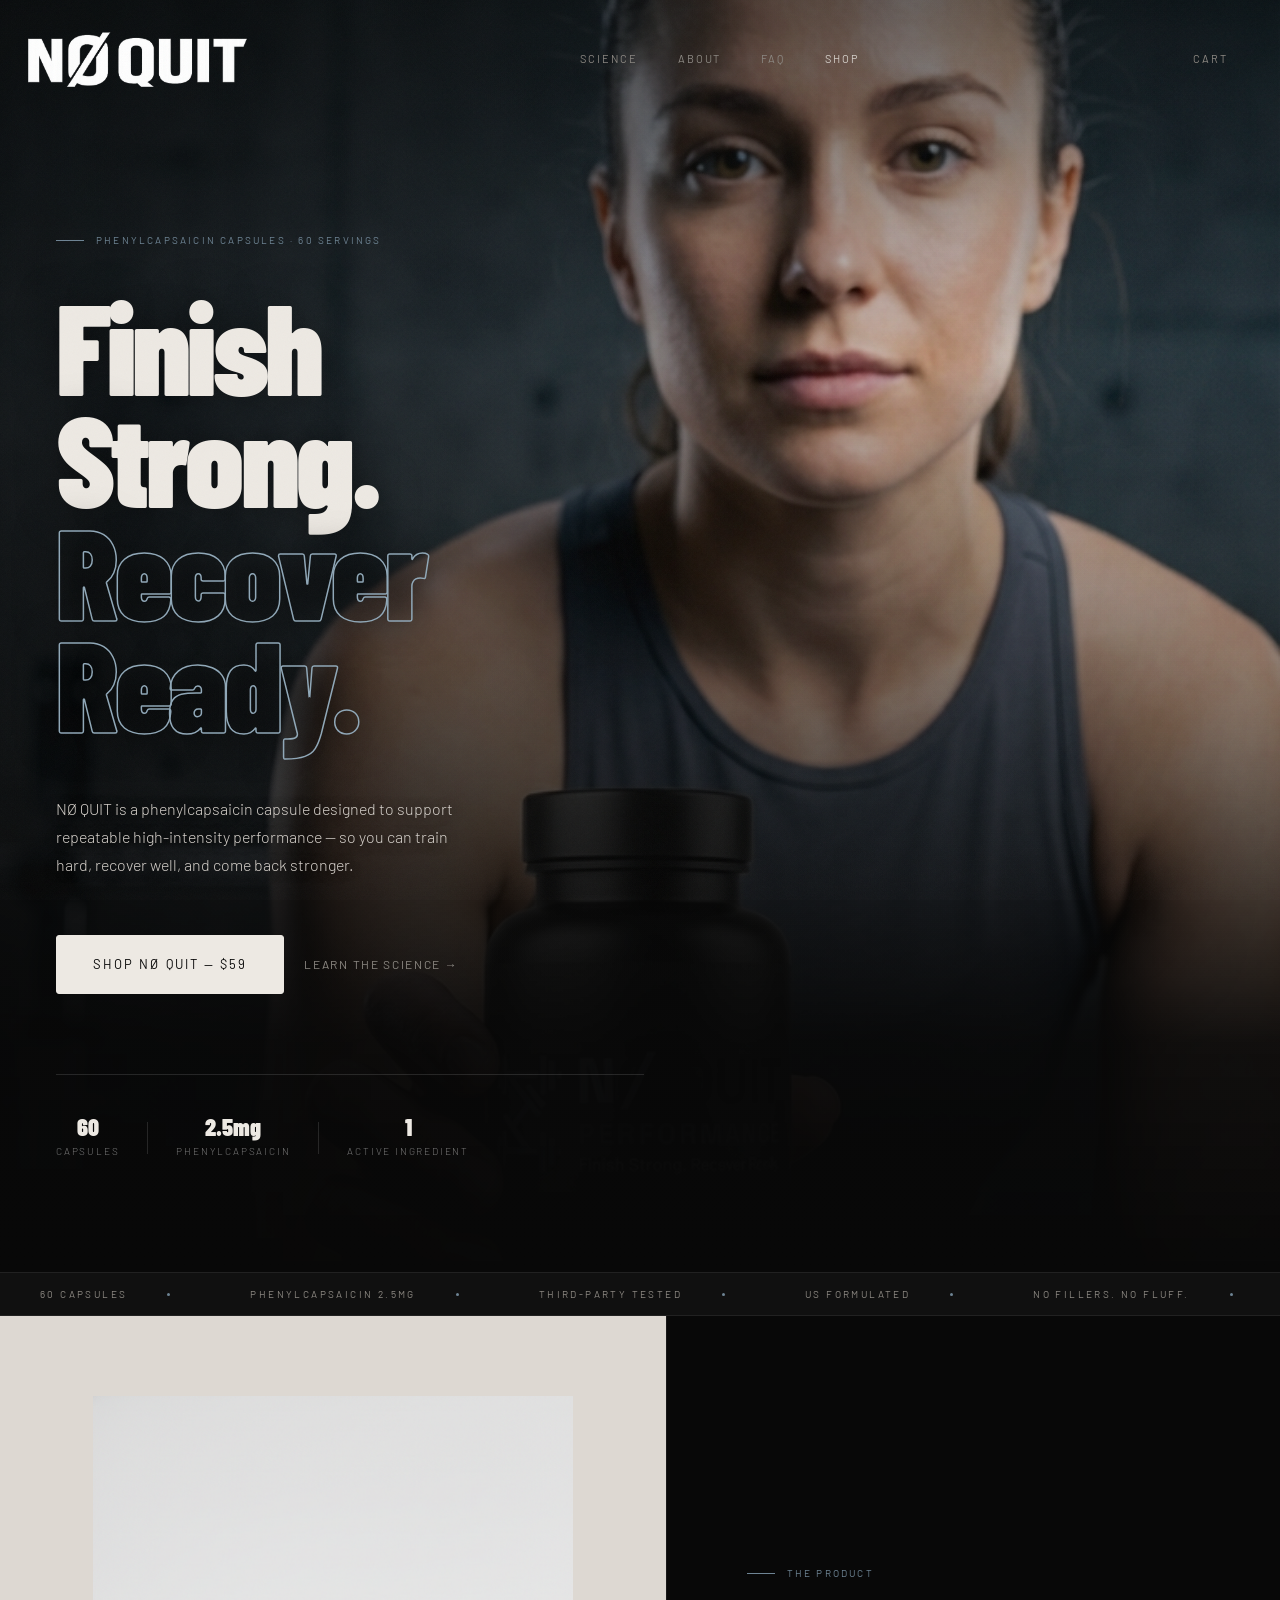
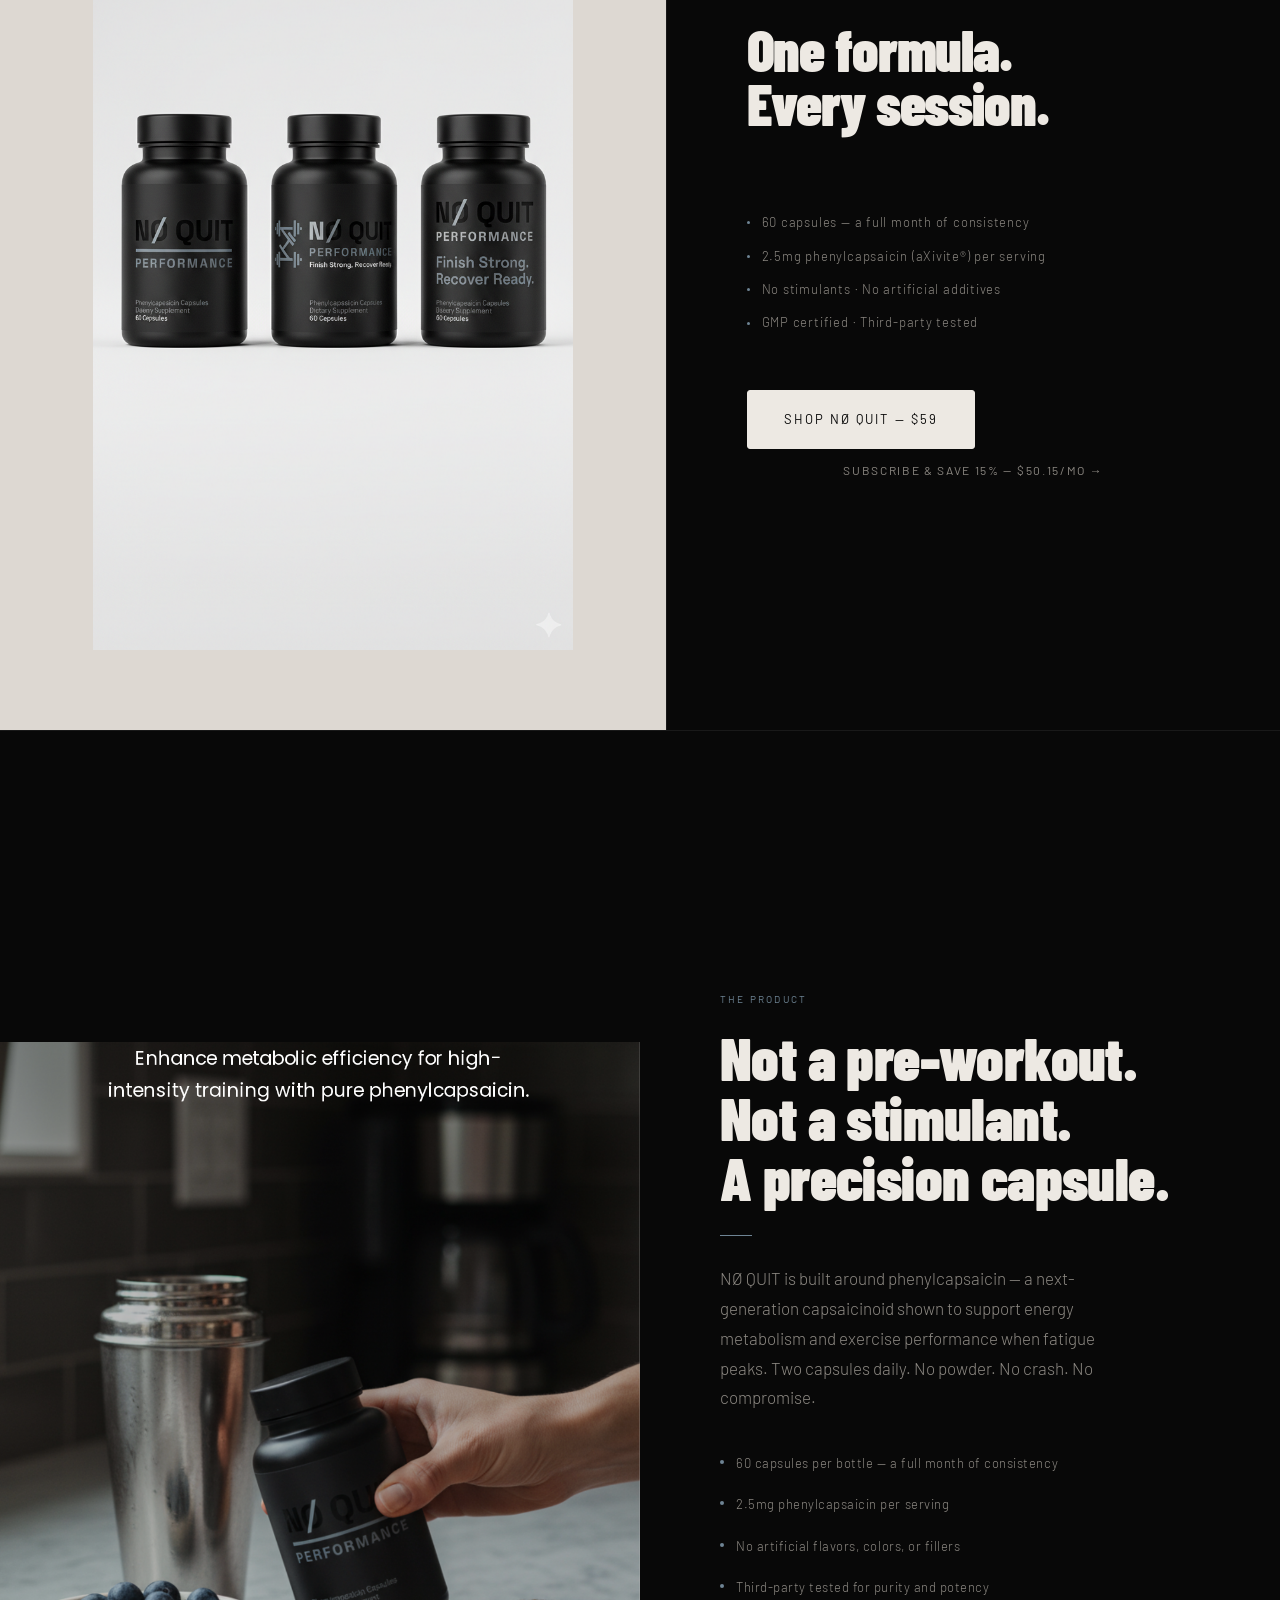
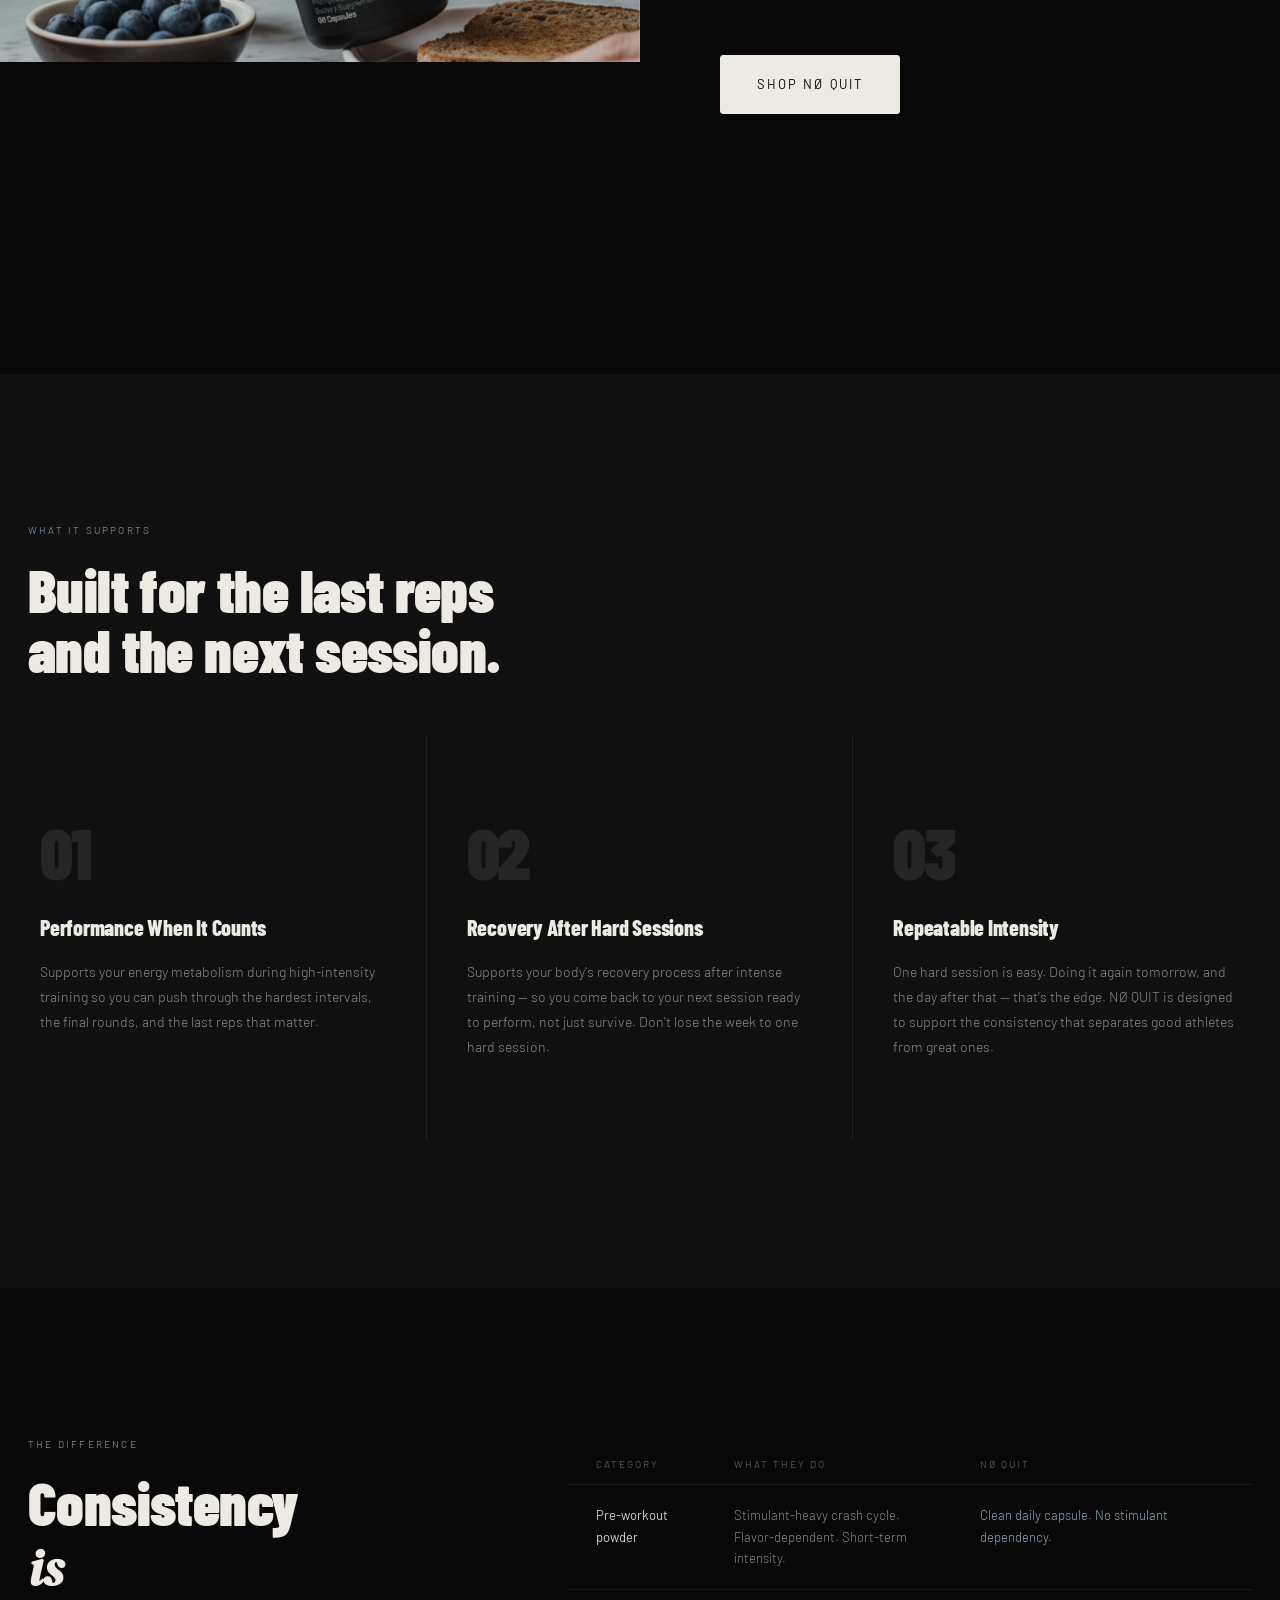
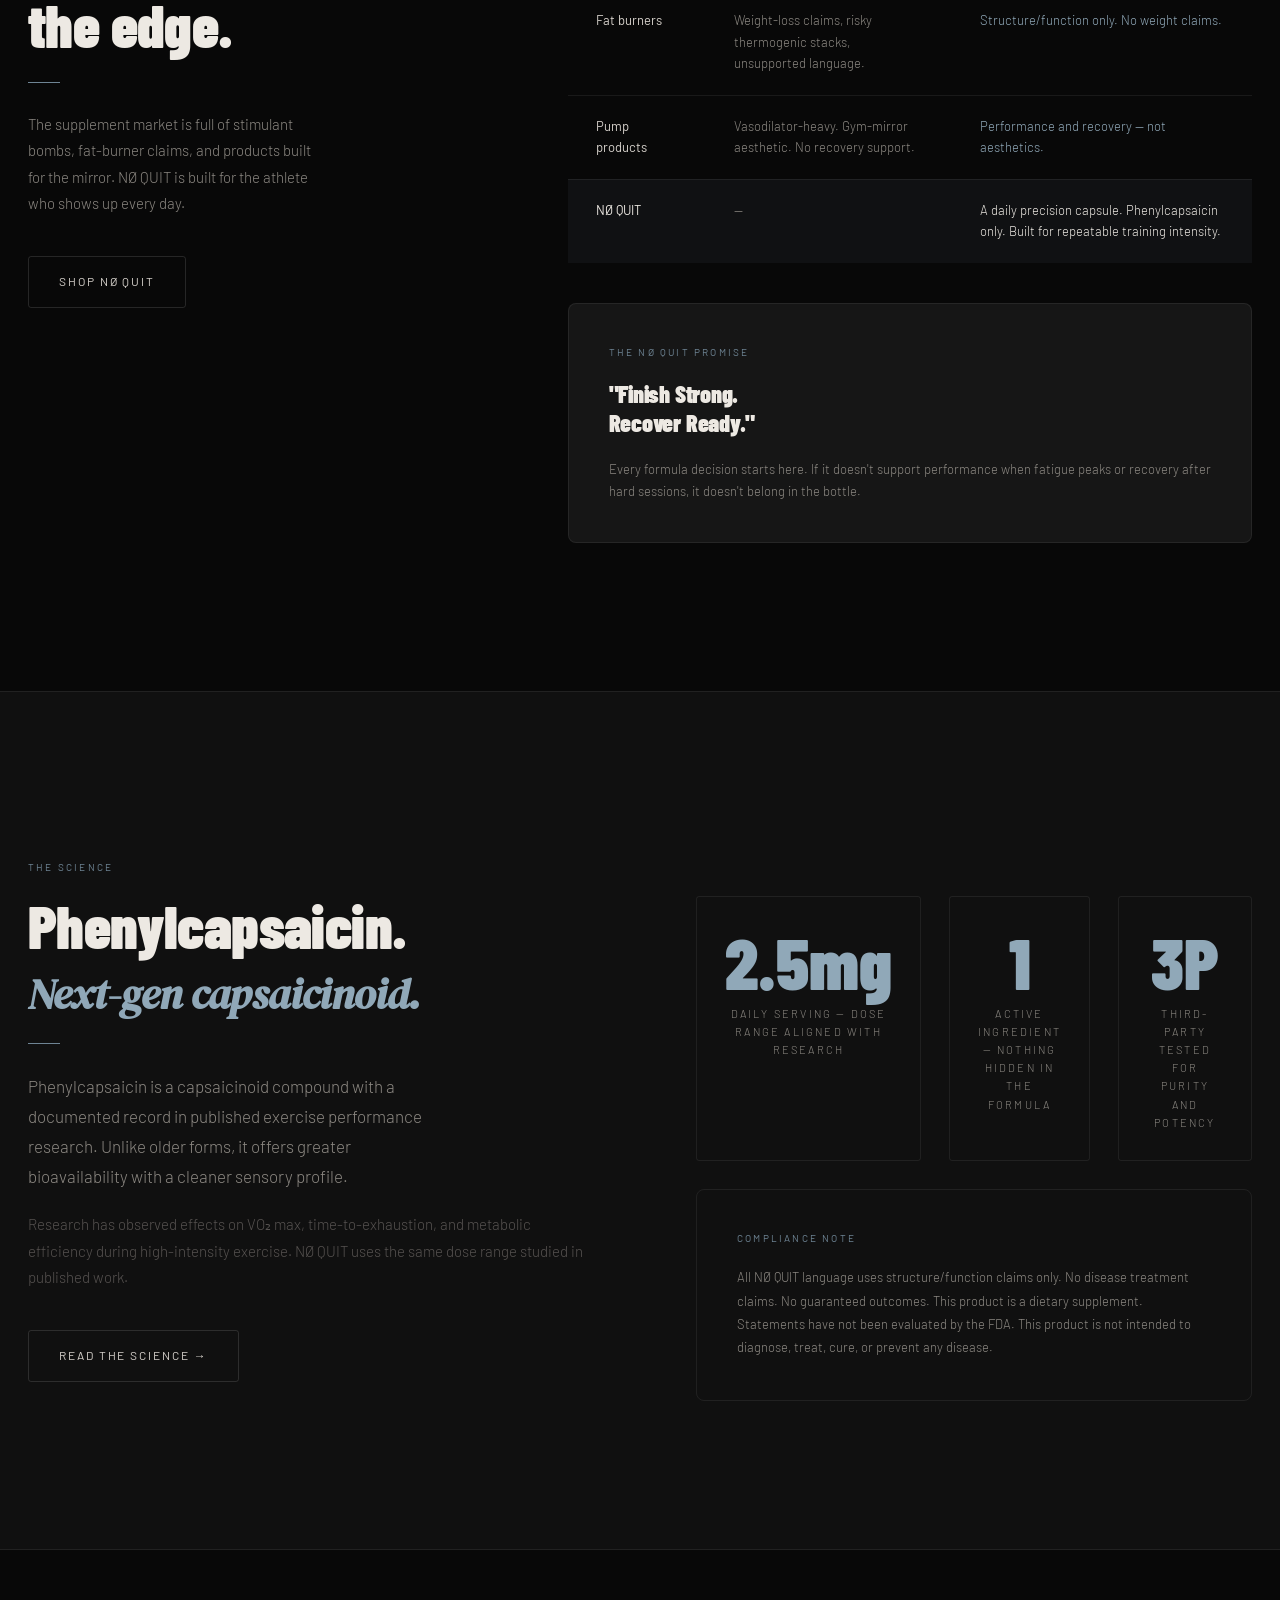
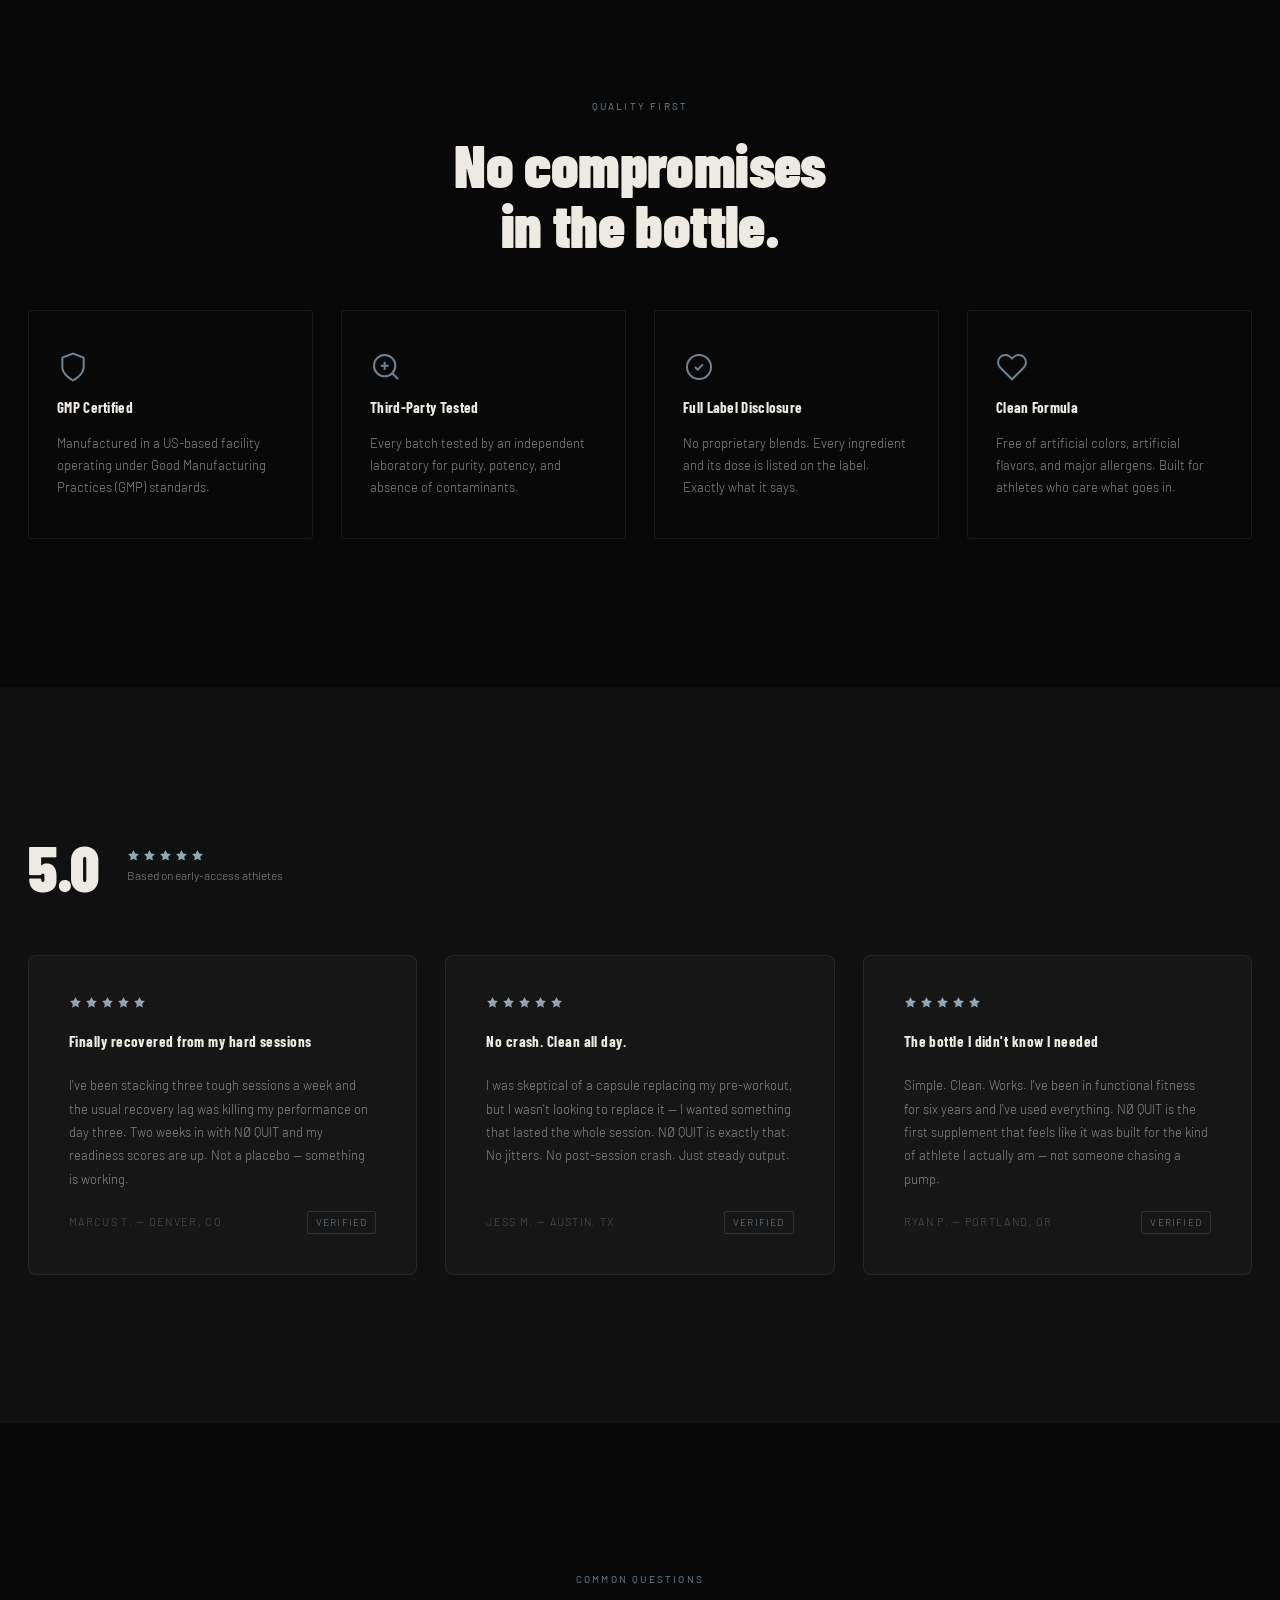
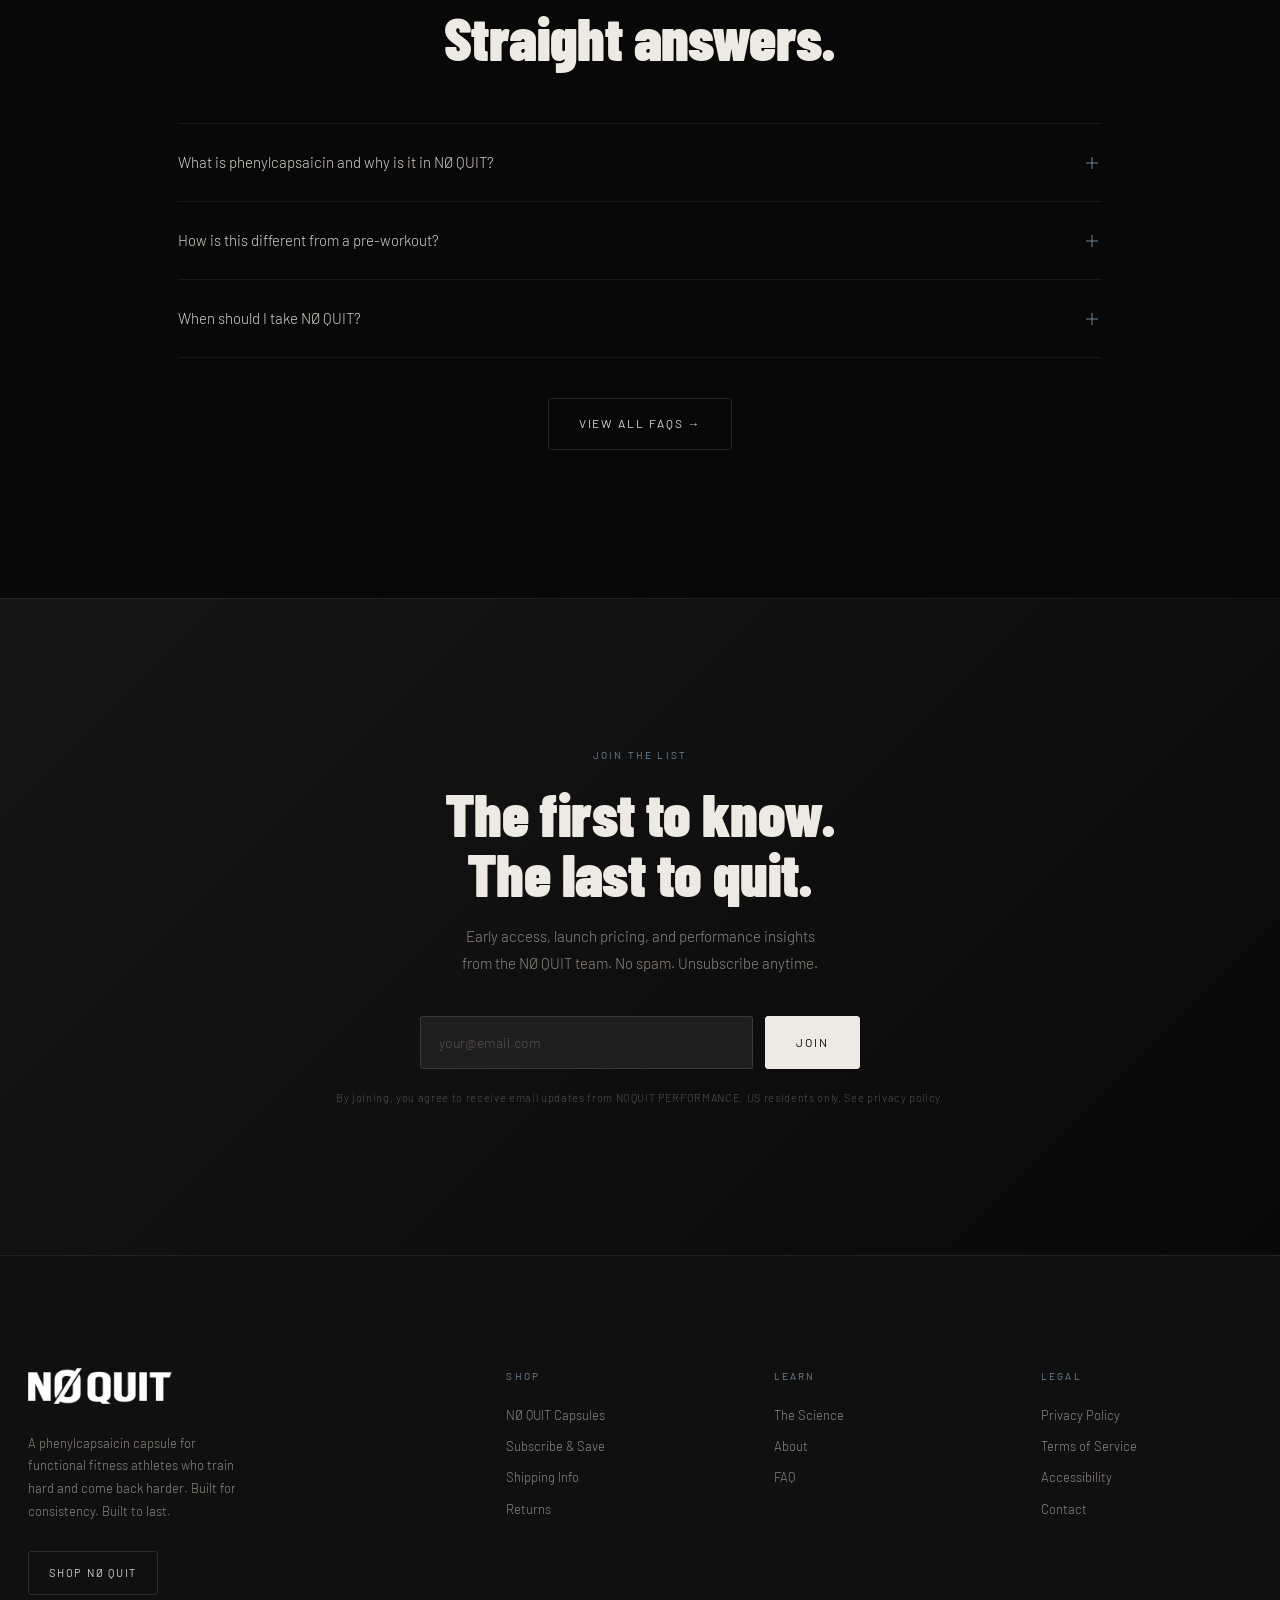
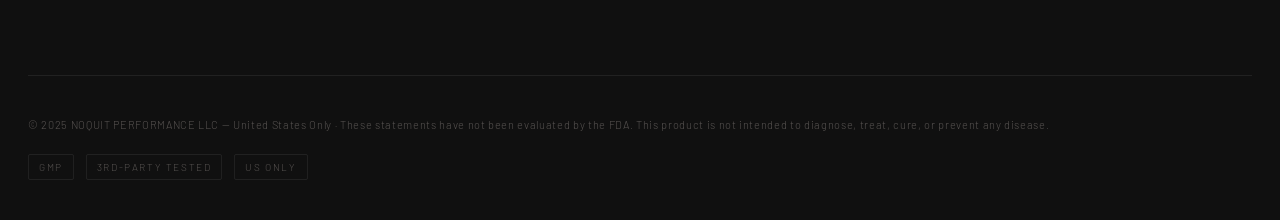
==== index.html @ c0a343a8 "Initial static prototype — NØ QUIT Performance storefront 5-page premium storefront prototype: Homep" ====
<!DOCTYPE html>
<html lang="en">
<head>
  <meta charset="UTF-8">
  <meta name="viewport" content="width=device-width, initial-scale=1.0">
  <title>NØ QUIT Performance — Finish Strong. Recover Ready.</title>
  <meta name="description" content="NØ QUIT is a phenylcapsaicin capsule designed to support repeatable high-intensity performance and recovery after hard training. 60 capsules. No powder. No crash.">
  <meta name="robots" content="index, follow">
  <!-- Open Graph -->
  <meta property="og:title" content="NØ QUIT Performance — Finish Strong. Recover Ready.">
  <meta property="og:description" content="A phenylcapsaicin capsule for athletes who train hard and come back harder.">
  <meta property="og:type" content="website">
  <link rel="stylesheet" href="styles.css?v=7">
  <style>
    /* ── PAGE-SPECIFIC ─────────────────────────────────── */

    /* HERO — full-bleed background */
    .hero {
      position: relative;
      min-height: 100vh;
      display: flex;
      align-items: flex-end;
      overflow: hidden;
      background-image: url('images/first%20page%20image.png');
      background-size: cover;
      background-position: center top;
    }
    .hero::before {
      content: '';
      position: absolute;
      inset: 0;
      z-index: 1;
      background: linear-gradient(
        to bottom,
        rgba(8,8,8,0.55) 0%,
        rgba(8,8,8,0.05) 28%,
        rgba(8,8,8,0.45) 55%,
        rgba(8,8,8,0.96) 82%,
        rgba(8,8,8,1)    100%
      );
    }
    .hero::after {
      content: '';
      position: absolute;
      inset: 0;
      z-index: 1;
      background: linear-gradient(
        to right,
        rgba(8,8,8,0.7) 0%,
        rgba(8,8,8,0.2) 55%,
        rgba(8,8,8,0)   100%
      );
    }
    .hero-content {
      display: flex;
      flex-direction: column;
      justify-content: flex-end;
      padding: calc(var(--header-h) + var(--sp-8)) var(--sp-6) var(--sp-8);
      position: relative;
      z-index: 2;
      width: 100%;
      max-width: 700px;
    }
    .hero-eyebrow {
      display: flex;
      align-items: center;
      gap: var(--sp-2);
      margin-bottom: var(--sp-5);
    }
    .hero-eyebrow-line {
      width: 28px;
      height: 1px;
      background-color: var(--c-steel);
    }
    .hero-headline {
      font-family: var(--font-display);
      font-weight: 900;
      font-size: clamp(64px, 10vw, 144px);
      line-height: 0.88;
      letter-spacing: -0.03em;
      color: var(--c-white);
      margin-bottom: var(--sp-6);
      text-shadow: 0 2px 40px rgba(0,0,0,0.5);
    }
    .hero-headline span {
      display: block;
    }
    .hero-headline .hl-2 {
      color: transparent;
      -webkit-text-stroke: 1.5px var(--c-steel-light);
    }
    .hero-sub {
      font-size: 16px;
      line-height: 1.75;
      font-weight: 300;
      color: var(--c-chalk);
      max-width: 400px;
      margin-bottom: var(--sp-6);
      text-shadow: 0 1px 12px rgba(0,0,0,0.6);
    }
    .hero-ctas {
      display: flex;
      gap: var(--sp-3);
      align-items: center;
      flex-wrap: wrap;
    }
    .hero-product-count {
      margin-top: var(--sp-7);
      display: flex;
      align-items: center;
      gap: var(--sp-4);
      padding-top: var(--sp-5);
      border-top: 1px solid rgba(255,255,255,0.12);
    }
    .hero-stat { text-align: center; }
    .hero-stat-num {
      font-family: var(--font-display);
      font-weight: 900;
      font-size: 24px;
      color: var(--c-white);
      line-height: 1;
    }
    .hero-stat-lbl {
      font-size: 10px;
      letter-spacing: 0.18em;
      text-transform: uppercase;
      color: rgba(255,255,255,0.45);
      margin-top: 4px;
    }
    .hero-stat-sep {
      width: 1px;
      height: 32px;
      background-color: rgba(255,255,255,0.12);
    }

    /* POMELLI SHOWCASE */
    .pomelli-section {
      display: grid;
      grid-template-columns: 52% 48%;
      min-height: 560px;
      border-bottom: 1px solid var(--c-border);
    }
    .pomelli-img-col {
      background-color: #DDD8D2;
      display: flex;
      align-items: center;
      justify-content: center;
      overflow: hidden;
      padding: var(--sp-7) var(--sp-6);
    }
    .pomelli-img-col img {
      width: 100%;
      max-width: 480px;
      object-fit: contain;
      display: block;
    }
    .pomelli-text-col {
      background-color: var(--c-black);
      display: flex;
      flex-direction: column;
      justify-content: center;
      padding: var(--sp-8) var(--sp-7);
      border-left: 1px solid var(--c-border);
    }
    .pomelli-eyebrow {
      display: flex;
      align-items: center;
      gap: var(--sp-2);
      margin-bottom: var(--sp-5);
    }
    .pomelli-eyebrow-line {
      width: 28px; height: 1px;
      background-color: var(--c-steel);
    }
    .pomelli-headline {
      font-family: var(--font-display);
      font-weight: 900;
      font-size: clamp(36px, 4.5vw, 64px);
      line-height: 0.95;
      letter-spacing: -0.02em;
      color: var(--c-white);
      margin-bottom: var(--sp-5);
    }
    .pomelli-specs {
      display: flex;
      flex-direction: column;
      gap: var(--sp-2);
      margin-bottom: var(--sp-6);
    }
    .pomelli-spec {
      display: flex;
      align-items: center;
      gap: var(--sp-2);
      font-size: 13px;
      color: var(--c-text);
      letter-spacing: 0.06em;
    }
    .pomelli-spec-dot {
      width: 3px; height: 3px;
      border-radius: 50%;
      background-color: var(--c-steel);
      flex-shrink: 0;
    }

    /* WHAT SECTION */
    .what-grid {
      display: grid;
      grid-template-columns: 1fr 1fr;
      gap: 0;
      align-items: center;
      min-height: 620px;
    }
    .what-image {
      position: relative;
      height: 620px;
      overflow: hidden;
    }
    .what-image img {
      width: 100%;
      height: 100%;
      object-fit: cover;
      object-position: center;
      filter: grayscale(15%);
    }
    .what-content {
      padding: var(--sp-8) var(--sp-7);
    }
    .what-bullets {
      margin-top: var(--sp-5);
      display: flex;
      flex-direction: column;
      gap: var(--sp-3);
    }
    .what-bullet {
      display: flex;
      align-items: flex-start;
      gap: var(--sp-2);
      font-size: 13px;
      color: var(--c-text);
      letter-spacing: 0.04em;
    }
    .what-bullet-dot {
      width: 4px;
      height: 4px;
      border-radius: 50%;
      background-color: var(--c-steel);
      flex-shrink: 0;
      margin-top: 7px;
    }

    /* PILLARS */
    .pillars-grid {
      display: grid;
      grid-template-columns: repeat(3, 1fr);
      gap: 0;
    }
    .pillar {
      padding: var(--sp-7) var(--sp-5);
      border-right: 1px solid var(--c-border);
      position: relative;
    }
    .pillar:last-child { border-right: none; }
    .pillar-num {
      font-family: var(--font-display);
      font-weight: 900;
      font-size: 72px;
      color: var(--c-surface-4);
      line-height: 1;
      margin-bottom: var(--sp-4);
      letter-spacing: -0.03em;
    }
    .pillar h3 {
      font-family: var(--font-display);
      font-weight: 800;
      font-size: 22px;
      letter-spacing: -0.01em;
      color: var(--c-white);
      margin-bottom: var(--sp-3);
      line-height: 1.1;
    }
    .pillar p {
      font-size: 14px;
      line-height: 1.8;
      color: var(--c-text);
    }

    /* WHY DIFFERENT */
    .why-inner {
      display: grid;
      grid-template-columns: 1fr 1.6fr;
      gap: var(--sp-8);
      align-items: start;
    }
    .why-left {
      position: sticky;
      top: calc(var(--header-h) + var(--sp-5));
    }

    /* SCIENCE PREVIEW */
    .science-bg {
      background-color: var(--c-surface);
      border-top: 1px solid var(--c-border);
      border-bottom: 1px solid var(--c-border);
    }
    .science-preview-inner {
      display: grid;
      grid-template-columns: 1fr 1fr;
      gap: var(--sp-8);
      align-items: center;
    }
    .science-stats-row {
      display: grid;
      grid-template-columns: repeat(3, 1fr);
      gap: var(--sp-4);
      margin-top: var(--sp-6);
    }
    .science-stat-card {
      padding: var(--sp-4);
      border: 1px solid var(--c-border);
      border-radius: var(--r-sm);
      text-align: center;
    }

    /* TRUST */
    .trust-grid {
      display: grid;
      grid-template-columns: repeat(4, 1fr);
      gap: var(--sp-4);
    }
    .trust-card {
      display: flex;
      flex-direction: column;
      gap: var(--sp-2);
      padding: var(--sp-5) var(--sp-4);
      border: 1px solid var(--c-border);
      border-radius: var(--r-sm);
    }
    .trust-card-icon {
      width: 32px;
      height: 32px;
      color: var(--c-steel);
    }
    .trust-card-title {
      font-family: var(--font-display);
      font-weight: 700;
      font-size: 15px;
      color: var(--c-white);
      letter-spacing: 0.02em;
    }
    .trust-card-body {
      font-size: 13px;
      line-height: 1.7;
      color: var(--c-text);
    }

    /* REVIEWS */
    .reviews-grid {
      display: grid;
      grid-template-columns: repeat(3, 1fr);
      gap: var(--sp-4);
    }
    .reviews-meta {
      display: flex;
      align-items: center;
      gap: var(--sp-4);
      margin-bottom: var(--sp-6);
    }
    .reviews-overall {
      font-family: var(--font-display);
      font-weight: 900;
      font-size: 64px;
      color: var(--c-white);
      line-height: 1;
    }
    .reviews-detail p { font-size: 12px; color: var(--c-text); margin-top: 4px; }

    /* EMAIL */
    .email-section {
      background: linear-gradient(135deg, var(--c-surface-2) 0%, var(--c-black) 100%);
      border-top: 1px solid var(--c-border);
      padding: var(--sp-9) 0;
      text-align: center;
    }
    .email-section .email-form {
      margin: var(--sp-5) auto 0;
    }
    .email-disclaimer {
      font-size: 11px;
      color: var(--c-text-dim);
      margin-top: var(--sp-3);
      letter-spacing: 0.06em;
    }

    /* HERO MOBILE */
    @media (max-width: 900px) {
      .hero {
        min-height: 100svh;
        background-position: 70% top;
      }
      .hero-content {
        padding: calc(var(--header-h) + var(--sp-5)) var(--sp-4) var(--sp-7);
        max-width: 100%;
      }
      .hero-headline { font-size: clamp(52px, 13vw, 88px); }
      .pomelli-section { grid-template-columns: 1fr; }
      .pomelli-img-col { min-height: 340px; padding: var(--sp-6) var(--sp-5); order: 1; }
      .pomelli-text-col { padding: var(--sp-6) var(--sp-4); border-left: none; border-top: 1px solid var(--c-border); order: 2; }
      .what-grid { grid-template-columns: 1fr; }
      .what-image { height: 60vw; min-height: 280px; }
      .what-content { padding: var(--sp-6) var(--sp-4); }
      .pillars-grid {
        grid-template-columns: 1fr;
        border-top: 1px solid var(--c-border);
      }
      .pillar {
        border-right: none;
        border-bottom: 1px solid var(--c-border);
        padding: var(--sp-5) var(--sp-4);
      }
      .why-inner { grid-template-columns: 1fr; }
      .why-left { position: relative; top: auto; }
      .science-preview-inner { grid-template-columns: 1fr; }
      .science-stats-row { grid-template-columns: repeat(3, 1fr); }
      .trust-grid { grid-template-columns: 1fr 1fr; }
      .reviews-grid { grid-template-columns: 1fr; }
    }

    @media (max-width: 600px) {
      .trust-grid { grid-template-columns: 1fr; }
      .science-stats-row { grid-template-columns: 1fr; gap: var(--sp-2); }
      .hero-ctas { flex-direction: column; align-items: flex-start; }
      .pomelli-section { min-height: auto; }
    }
  </style>
</head>
<body>

<!-- ==========================================
     HEADER
========================================== -->
<header class="site-header" id="siteHeader">
  <div class="container header-inner">
    <a href="index.html" class="logo-mark" aria-label="NØ QUIT Performance — Home"></a>

    <nav class="main-nav" aria-label="Primary navigation">
      <a href="science.html">Science</a>
      <a href="about.html">About</a>
      <a href="faq.html">FAQ</a>
      <a href="product.html" class="nav-shop">Shop</a>
    </nav>

    <div class="header-right">
      <button class="cart-trigger" aria-label="Open cart" aria-expanded="false">
        Cart
        <span class="cart-count" id="cartCount" aria-live="polite">0</span>
      </button>
      <button class="nav-hamburger" id="navHamburger" aria-label="Open menu" aria-expanded="false">
        <span></span><span></span><span></span>
      </button>
    </div>
  </div>
</header>

<!-- ==========================================
     MOBILE NAV
========================================== -->
<nav class="mobile-nav" id="mobileNav" aria-label="Mobile navigation" aria-hidden="true">
  <a href="product.html">Shop</a>
  <a href="science.html">Science</a>
  <a href="about.html">About</a>
  <a href="faq.html">FAQ</a>
  <div class="mobile-nav-footer">
    <span class="t-label">noquitperformance.com</span>
    <button id="mobileNavClose" class="btn-ghost t-label">Close</button>
  </div>
</nav>

<!-- ==========================================
     CART DRAWER
========================================== -->
<div class="cart-backdrop" id="cartBackdrop" aria-hidden="true"></div>
<aside class="cart-drawer" id="cartDrawer" aria-label="Shopping cart" aria-hidden="true">
  <div class="cart-drawer-head">
    <h3>Your Cart</h3>
    <button class="cart-close-btn" id="cartClose" aria-label="Close cart">✕</button>
  </div>
  <div class="cart-drawer-body">
    <div class="cart-empty" id="cartEmpty">
      <div class="cart-empty-icon">
        <svg width="20" height="20" viewBox="0 0 24 24" fill="none" stroke="currentColor" stroke-width="1.5">
          <circle cx="9" cy="21" r="1"/><circle cx="20" cy="21" r="1"/>
          <path d="M1 1h4l2.68 13.39a2 2 0 0 0 2 1.61h9.72a2 2 0 0 0 2-1.61L23 6H6"/>
        </svg>
      </div>
      <p>Your cart is empty.</p>
      <a href="product.html" class="btn btn-outline">Shop NØ QUIT</a>
    </div>
    <div id="cartItemsWrap" style="display:none"></div>
  </div>
  <div class="cart-drawer-foot">
    <div class="cart-totals">
      <span class="cart-totals-label">Subtotal</span>
      <span class="cart-totals-value" id="cartTotal">$0.00</span>
    </div>
    <a href="#" class="btn btn-primary btn--full btn--lg">Checkout</a>
    <p class="cart-note">Free US shipping on orders over $65 · Secure checkout</p>
  </div>
</aside>

<!-- ==========================================
     MAIN
========================================== -->
<main>

  <!-- ── HERO ────────────────────────────────────── -->
  <section class="hero" aria-label="Hero">
    <div class="hero-content">
      <div class="hero-eyebrow" data-animate="fade">
        <div class="hero-eyebrow-line"></div>
        <span class="t-label">Phenylcapsaicin Capsules · 60 Servings</span>
      </div>

      <h1 class="hero-headline" data-animate="up">
        <span class="hl-1">Finish</span>
        <span class="hl-1">Strong.</span>
        <span class="hl-2">Recover</span>
        <span class="hl-2">Ready.</span>
      </h1>

      <p class="hero-sub" data-animate="up" data-delay="2">
        NØ QUIT is a phenylcapsaicin capsule designed to support repeatable
        high-intensity performance — so you can train hard, recover well,
        and come back stronger.
      </p>

      <div class="hero-ctas" data-animate="up" data-delay="3">
        <a href="product.html" class="btn btn-primary btn--lg">Shop NØ QUIT — $59</a>
        <a href="science.html" class="btn btn-ghost">Learn the science →</a>
      </div>

      <div class="hero-product-count" data-animate="fade" data-delay="4">
        <div class="hero-stat">
          <div class="hero-stat-num">60</div>
          <div class="hero-stat-lbl">Capsules</div>
        </div>
        <div class="hero-stat-sep"></div>
        <div class="hero-stat">
          <div class="hero-stat-num">2.5mg</div>
          <div class="hero-stat-lbl">Phenylcapsaicin</div>
        </div>
        <div class="hero-stat-sep"></div>
        <div class="hero-stat">
          <div class="hero-stat-num">1</div>
          <div class="hero-stat-lbl">Active Ingredient</div>
        </div>
      </div>
    </div>
  </section>

  <!-- ── TICKER ───────────────────────────────────── -->
  <div class="ticker-wrap" aria-hidden="true">
    <div class="ticker-track">
      <!-- Duplicated for seamless loop -->
      <div class="ticker-item">60 Capsules<span class="ticker-dot"></span></div>
      <div class="ticker-item">Phenylcapsaicin 2.5mg<span class="ticker-dot"></span></div>
      <div class="ticker-item">Third-Party Tested<span class="ticker-dot"></span></div>
      <div class="ticker-item">US Formulated<span class="ticker-dot"></span></div>
      <div class="ticker-item">No Fillers. No Fluff.<span class="ticker-dot"></span></div>
      <div class="ticker-item">GMP Certified<span class="ticker-dot"></span></div>
      <div class="ticker-item">Free Shipping Over $65<span class="ticker-dot"></span></div>
      <div class="ticker-item">Finish Strong.<span class="ticker-dot"></span></div>
      <div class="ticker-item">60 Capsules<span class="ticker-dot"></span></div>
      <div class="ticker-item">Phenylcapsaicin 2.5mg<span class="ticker-dot"></span></div>
      <div class="ticker-item">Third-Party Tested<span class="ticker-dot"></span></div>
      <div class="ticker-item">US Formulated<span class="ticker-dot"></span></div>
      <div class="ticker-item">No Fillers. No Fluff.<span class="ticker-dot"></span></div>
      <div class="ticker-item">GMP Certified<span class="ticker-dot"></span></div>
      <div class="ticker-item">Free Shipping Over $65<span class="ticker-dot"></span></div>
      <div class="ticker-item">Finish Strong.<span class="ticker-dot"></span></div>
    </div>
  </div>

  <!-- ── PRODUCT SHOWCASE ─────────────────────────── -->
  <section class="pomelli-section" aria-labelledby="pomelli-heading">
    <div class="pomelli-img-col" data-animate="scale">
      <img
        src="images/pomelli-image.png"
        alt="NØ QUIT Performance Phenylcapsaicin Capsules — 60 capsules per bottle"
        loading="lazy"
      >
    </div>
    <div class="pomelli-text-col">
      <div class="pomelli-eyebrow" data-animate="fade">
        <div class="pomelli-eyebrow-line"></div>
        <span class="t-label">The Product</span>
      </div>
      <h2 class="pomelli-headline" id="pomelli-heading" data-animate="up">
        One formula.<br>Every session.
      </h2>
      <div class="divider" style="margin-bottom:var(--sp-5);" data-animate="fade" data-delay="1"></div>
      <div class="pomelli-specs" data-animate="up" data-delay="2">
        <div class="pomelli-spec">
          <span class="pomelli-spec-dot"></span>
          60 capsules — a full month of consistency
        </div>
        <div class="pomelli-spec">
          <span class="pomelli-spec-dot"></span>
          2.5mg phenylcapsaicin (aXivite®) per serving
        </div>
        <div class="pomelli-spec">
          <span class="pomelli-spec-dot"></span>
          No stimulants · No artificial additives
        </div>
        <div class="pomelli-spec">
          <span class="pomelli-spec-dot"></span>
          GMP certified · Third-party tested
        </div>
      </div>
      <div style="display:flex;flex-direction:column;gap:var(--sp-2);" data-animate="up" data-delay="3">
        <a href="product.html" class="btn btn-primary btn--lg" style="width:fit-content;">
          Shop NØ QUIT — $59
        </a>
        <a href="product.html#subscribe" class="btn btn-ghost" style="font-size:12px;">
          Subscribe &amp; save 15% — $50.15/mo →
        </a>
      </div>
    </div>
  </section>

  <!-- ── WHAT IS NØ QUIT ───────────────────────────── -->
  <section class="section section--dark" aria-labelledby="what-heading">
    <div class="what-grid">
      <div class="what-image" data-animate="scale">
        <img
          src="images/The_Protocol_for_Intensity_version_3.png"
          alt="NØ QUIT Performance — the protocol for intensity"
          loading="lazy"
        >
      </div>
      <div class="what-content">
        <p class="t-label section-label" data-animate="fade">The Product</p>
        <h2 class="t-display-3" id="what-heading" data-animate="up">
          Not a pre-workout.<br>
          Not a stimulant.<br>
          A precision capsule.
        </h2>
        <div class="divider divider--v" data-animate="fade" data-delay="2"></div>
        <p class="t-body-lg" data-animate="up" data-delay="2" style="color:var(--c-text);max-width:420px;">
          NØ QUIT is built around phenylcapsaicin — a next-generation capsaicinoid
          shown to support energy metabolism and exercise performance when fatigue peaks.
          Two capsules daily. No powder. No crash. No compromise.
        </p>
        <ul class="what-bullets" data-animate="up" data-delay="3">
          <li class="what-bullet">
            <span class="what-bullet-dot"></span>
            60 capsules per bottle — a full month of consistency
          </li>
          <li class="what-bullet">
            <span class="what-bullet-dot"></span>
            2.5mg phenylcapsaicin per serving
          </li>
          <li class="what-bullet">
            <span class="what-bullet-dot"></span>
            No artificial flavors, colors, or fillers
          </li>
          <li class="what-bullet">
            <span class="what-bullet-dot"></span>
            Third-party tested for purity and potency
          </li>
        </ul>
        <div style="margin-top:var(--sp-6);" data-animate="up" data-delay="4">
          <a href="product.html" class="btn btn-primary btn--lg">Shop NØ QUIT</a>
        </div>
      </div>
    </div>
  </section>

  <!-- ── PILLARS ───────────────────────────────────── -->
  <section class="section section--alt" aria-labelledby="pillars-heading">
    <div class="container" style="margin-bottom:var(--sp-6);">
      <p class="t-label section-label" data-animate="fade">What It Supports</p>
      <h2 class="t-display-3" id="pillars-heading" data-animate="up" style="max-width:520px;">
        Built for the last reps and the next session.
      </h2>
    </div>
    <div class="pillars-grid" role="list">
      <article class="pillar" role="listitem" data-animate="up" data-delay="1">
        <div class="pillar-num">01</div>
        <h3>Performance When It Counts</h3>
        <p>
          Supports your energy metabolism during high-intensity training so you can push through
          the hardest intervals, the final rounds, and the last reps that matter.
        </p>
      </article>
      <article class="pillar" role="listitem" data-animate="up" data-delay="2">
        <div class="pillar-num">02</div>
        <h3>Recovery After Hard Sessions</h3>
        <p>
          Supports your body's recovery process after intense training — so you
          come back to your next session ready to perform, not just survive.
          Don't lose the week to one hard session.
        </p>
      </article>
      <article class="pillar" role="listitem" data-animate="up" data-delay="3">
        <div class="pillar-num">03</div>
        <h3>Repeatable Intensity</h3>
        <p>
          One hard session is easy. Doing it again tomorrow, and the day after that —
          that's the edge. NØ QUIT is designed to support the consistency that separates
          good athletes from great ones.
        </p>
      </article>
    </div>
  </section>

  <!-- ── WHY DIFFERENT ─────────────────────────────── -->
  <section class="section section--dark" aria-labelledby="why-heading">
    <div class="container">
      <div class="why-inner">
        <div class="why-left">
          <p class="t-label section-label" data-animate="fade">The Difference</p>
          <h2 class="t-display-3" id="why-heading" data-animate="up">
            Consistency<br>
            <span class="t-serif" style="font-size:0.85em;">is</span><br>
            the edge.
          </h2>
          <div class="divider divider--v" data-animate="fade" data-delay="2"></div>
          <p class="t-body" style="color:var(--c-text);max-width:300px;" data-animate="up" data-delay="2">
            The supplement market is full of stimulant bombs, fat-burner claims,
            and products built for the mirror. NØ QUIT is built for the athlete
            who shows up every day.
          </p>
          <div style="margin-top:var(--sp-5);" data-animate="up" data-delay="3">
            <a href="product.html" class="btn btn-outline">Shop NØ QUIT</a>
          </div>
        </div>

        <div data-animate="up" data-delay="1">
          <table class="compare-table" aria-label="How NØ QUIT compares">
            <thead>
              <tr>
                <th>Category</th>
                <th>What They Do</th>
                <th>NØ QUIT</th>
              </tr>
            </thead>
            <tbody>
              <tr>
                <td>Pre-workout powder</td>
                <td>Stimulant-heavy crash cycle. Flavor-dependent. Short-term intensity.</td>
                <td>Clean daily capsule. No stimulant dependency.</td>
              </tr>
              <tr>
                <td>Fat burners</td>
                <td>Weight-loss claims, risky thermogenic stacks, unsupported language.</td>
                <td>Structure/function only. No weight claims.</td>
              </tr>
              <tr>
                <td>Pump products</td>
                <td>Vasodilator-heavy. Gym-mirror aesthetic. No recovery support.</td>
                <td>Performance and recovery — not aesthetics.</td>
              </tr>
              <tr class="nq-row">
                <td>NØ QUIT</td>
                <td>—</td>
                <td>
                  A daily precision capsule. Phenylcapsaicin only.
                  Built for repeatable training intensity.
                </td>
              </tr>
            </tbody>
          </table>

          <div style="margin-top:var(--sp-5);padding:var(--sp-5);background-color:var(--c-surface-2);border-radius:var(--r-md);border:1px solid var(--c-border);" data-animate="up" data-delay="2">
            <p class="t-label mb-3">The NØ QUIT promise</p>
            <p style="font-family:var(--font-display);font-weight:900;font-size:24px;color:var(--c-white);line-height:1.2;letter-spacing:-0.01em;">
              "Finish Strong.<br>Recover Ready."
            </p>
            <p class="t-body-sm mt-3" style="color:var(--c-text);">
              Every formula decision starts here. If it doesn't support performance
              when fatigue peaks or recovery after hard sessions, it doesn't belong in the bottle.
            </p>
          </div>
        </div>
      </div>
    </div>
  </section>

  <!-- ── SCIENCE PREVIEW ───────────────────────────── -->
  <section class="section science-bg" aria-labelledby="science-heading">
    <div class="container">
      <div class="science-preview-inner">
        <div>
          <p class="t-label section-label" data-animate="fade">The Science</p>
          <h2 class="t-display-3" id="science-heading" data-animate="up">
            Phenylcapsaicin.<br>
            <span class="t-serif" style="font-size:0.7em;color:var(--c-steel-light);">Next-gen capsaicinoid.</span>
          </h2>
          <div class="divider divider--v" data-animate="fade" data-delay="1"></div>
          <p class="t-body-lg" style="color:var(--c-text);max-width:400px;" data-animate="up" data-delay="2">
            Phenylcapsaicin is a capsaicinoid compound with a documented record
            in published exercise performance research. Unlike older forms, it
            offers greater bioavailability with a cleaner sensory profile.
          </p>
          <p class="t-body" style="color:var(--c-text-dim);margin-top:var(--sp-3);" data-animate="up" data-delay="3">
            Research has observed effects on VO₂ max, time-to-exhaustion, and
            metabolic efficiency during high-intensity exercise. NØ QUIT uses
            the same dose range studied in published work.
          </p>
          <div style="margin-top:var(--sp-5);" data-animate="up" data-delay="4">
            <a href="science.html" class="btn btn-outline">Read the science →</a>
          </div>
        </div>

        <div>
          <div class="science-stats-row">
            <div class="science-stat-card" data-animate="up" data-delay="1">
              <div class="science-stat-num">2.5mg</div>
              <div class="science-stat-lbl">Daily serving — dose range aligned with research</div>
            </div>
            <div class="science-stat-card" data-animate="up" data-delay="2">
              <div class="science-stat-num">1</div>
              <div class="science-stat-lbl">Active ingredient — nothing hidden in the formula</div>
            </div>
            <div class="science-stat-card" data-animate="up" data-delay="3">
              <div class="science-stat-num">3P</div>
              <div class="science-stat-lbl">Third-party tested for purity and potency</div>
            </div>
          </div>
          <div style="margin-top:var(--sp-4);padding:var(--sp-5);border:1px solid var(--c-border);border-radius:var(--r-md);" data-animate="up" data-delay="4">
            <p class="t-label mb-3">Compliance note</p>
            <p class="t-body-sm" style="color:var(--c-text);line-height:1.8;">
              All NØ QUIT language uses structure/function claims only.
              No disease treatment claims. No guaranteed outcomes.
              This product is a dietary supplement. Statements have not been
              evaluated by the FDA. This product is not intended to diagnose,
              treat, cure, or prevent any disease.
            </p>
          </div>
        </div>
      </div>
    </div>
  </section>

  <!-- ── TRUST / QUALITY ───────────────────────────── -->
  <section class="section section--dark" aria-labelledby="trust-heading">
    <div class="container">
      <p class="t-label section-label t-center" data-animate="fade">Quality First</p>
      <h2 class="t-display-3 t-center mb-6" id="trust-heading" data-animate="up">
        No compromises<br>in the bottle.
      </h2>
      <div class="trust-grid">
        <div class="trust-card" data-animate="up" data-delay="1">
          <svg class="trust-card-icon" viewBox="0 0 24 24" fill="none" stroke="currentColor" stroke-width="1.5">
            <path d="M12 22s8-4 8-10V5l-8-3-8 3v7c0 6 8 10 8 10z"/>
          </svg>
          <div class="trust-card-title">GMP Certified</div>
          <p class="trust-card-body">
            Manufactured in a US-based facility operating under Good Manufacturing
            Practices (GMP) standards.
          </p>
        </div>
        <div class="trust-card" data-animate="up" data-delay="2">
          <svg class="trust-card-icon" viewBox="0 0 24 24" fill="none" stroke="currentColor" stroke-width="1.5">
            <circle cx="11" cy="11" r="8"/><path d="m21 21-4.35-4.35"/>
            <path d="M11 8v6M8 11h6"/>
          </svg>
          <div class="trust-card-title">Third-Party Tested</div>
          <p class="trust-card-body">
            Every batch tested by an independent laboratory for purity,
            potency, and absence of contaminants.
          </p>
        </div>
        <div class="trust-card" data-animate="up" data-delay="3">
          <svg class="trust-card-icon" viewBox="0 0 24 24" fill="none" stroke="currentColor" stroke-width="1.5">
            <path d="M9 12l2 2 4-4"/><path d="M21 12c0-4.97-4.03-9-9-9S3 7.03 3 12s4.03 9 9 9 9-4.03 9-9z"/>
          </svg>
          <div class="trust-card-title">Full Label Disclosure</div>
          <p class="trust-card-body">
            No proprietary blends. Every ingredient and its dose is
            listed on the label. Exactly what it says.
          </p>
        </div>
        <div class="trust-card" data-animate="up" data-delay="4">
          <svg class="trust-card-icon" viewBox="0 0 24 24" fill="none" stroke="currentColor" stroke-width="1.5">
            <path d="M20.84 4.61a5.5 5.5 0 0 0-7.78 0L12 5.67l-1.06-1.06a5.5 5.5 0 0 0-7.78 7.78l1.06 1.06L12 21.23l7.78-7.78 1.06-1.06a5.5 5.5 0 0 0 0-7.78z"/>
          </svg>
          <div class="trust-card-title">Clean Formula</div>
          <p class="trust-card-body">
            Free of artificial colors, artificial flavors, and major allergens.
            Built for athletes who care what goes in.
          </p>
        </div>
      </div>
    </div>
  </section>

  <!-- ── REVIEWS ───────────────────────────────────── -->
  <section class="section section--alt" aria-labelledby="reviews-heading">
    <div class="container">
      <div class="reviews-meta" data-animate="up">
        <div class="reviews-overall">5.0</div>
        <div class="reviews-detail">
          <div class="review-stars">
            <svg class="review-star" viewBox="0 0 24 24" fill="currentColor"><path d="M12 2l3.09 6.26L22 9.27l-5 4.87 1.18 6.88L12 17.77l-6.18 3.25L7 14.14 2 9.27l6.91-1.01L12 2z"/></svg>
            <svg class="review-star" viewBox="0 0 24 24" fill="currentColor"><path d="M12 2l3.09 6.26L22 9.27l-5 4.87 1.18 6.88L12 17.77l-6.18 3.25L7 14.14 2 9.27l6.91-1.01L12 2z"/></svg>
            <svg class="review-star" viewBox="0 0 24 24" fill="currentColor"><path d="M12 2l3.09 6.26L22 9.27l-5 4.87 1.18 6.88L12 17.77l-6.18 3.25L7 14.14 2 9.27l6.91-1.01L12 2z"/></svg>
            <svg class="review-star" viewBox="0 0 24 24" fill="currentColor"><path d="M12 2l3.09 6.26L22 9.27l-5 4.87 1.18 6.88L12 17.77l-6.18 3.25L7 14.14 2 9.27l6.91-1.01L12 2z"/></svg>
            <svg class="review-star" viewBox="0 0 24 24" fill="currentColor"><path d="M12 2l3.09 6.26L22 9.27l-5 4.87 1.18 6.88L12 17.77l-6.18 3.25L7 14.14 2 9.27l6.91-1.01L12 2z"/></svg>
          </div>
          <p id="reviews-heading">Based on early-access athletes</p>
        </div>
      </div>

      <div class="reviews-grid">
        <article class="review-card" data-animate="up" data-delay="1">
          <div class="review-stars">
            <svg class="review-star" viewBox="0 0 24 24" fill="currentColor"><path d="M12 2l3.09 6.26L22 9.27l-5 4.87 1.18 6.88L12 17.77l-6.18 3.25L7 14.14 2 9.27l6.91-1.01L12 2z"/></svg>
            <svg class="review-star" viewBox="0 0 24 24" fill="currentColor"><path d="M12 2l3.09 6.26L22 9.27l-5 4.87 1.18 6.88L12 17.77l-6.18 3.25L7 14.14 2 9.27l6.91-1.01L12 2z"/></svg>
            <svg class="review-star" viewBox="0 0 24 24" fill="currentColor"><path d="M12 2l3.09 6.26L22 9.27l-5 4.87 1.18 6.88L12 17.77l-6.18 3.25L7 14.14 2 9.27l6.91-1.01L12 2z"/></svg>
            <svg class="review-star" viewBox="0 0 24 24" fill="currentColor"><path d="M12 2l3.09 6.26L22 9.27l-5 4.87 1.18 6.88L12 17.77l-6.18 3.25L7 14.14 2 9.27l6.91-1.01L12 2z"/></svg>
            <svg class="review-star" viewBox="0 0 24 24" fill="currentColor"><path d="M12 2l3.09 6.26L22 9.27l-5 4.87 1.18 6.88L12 17.77l-6.18 3.25L7 14.14 2 9.27l6.91-1.01L12 2z"/></svg>
          </div>
          <div class="review-title">Finally recovered from my hard sessions</div>
          <p class="review-body">
            I've been stacking three tough sessions a week and the usual recovery lag
            was killing my performance on day three. Two weeks in with NØ QUIT and
            my readiness scores are up. Not a placebo — something is working.
          </p>
          <div class="review-footer">
            <span class="review-name">Marcus T. — Denver, CO</span>
            <span class="review-verified">Verified</span>
          </div>
        </article>

        <article class="review-card" data-animate="up" data-delay="2">
          <div class="review-stars">
            <svg class="review-star" viewBox="0 0 24 24" fill="currentColor"><path d="M12 2l3.09 6.26L22 9.27l-5 4.87 1.18 6.88L12 17.77l-6.18 3.25L7 14.14 2 9.27l6.91-1.01L12 2z"/></svg>
            <svg class="review-star" viewBox="0 0 24 24" fill="currentColor"><path d="M12 2l3.09 6.26L22 9.27l-5 4.87 1.18 6.88L12 17.77l-6.18 3.25L7 14.14 2 9.27l6.91-1.01L12 2z"/></svg>
            <svg class="review-star" viewBox="0 0 24 24" fill="currentColor"><path d="M12 2l3.09 6.26L22 9.27l-5 4.87 1.18 6.88L12 17.77l-6.18 3.25L7 14.14 2 9.27l6.91-1.01L12 2z"/></svg>
            <svg class="review-star" viewBox="0 0 24 24" fill="currentColor"><path d="M12 2l3.09 6.26L22 9.27l-5 4.87 1.18 6.88L12 17.77l-6.18 3.25L7 14.14 2 9.27l6.91-1.01L12 2z"/></svg>
            <svg class="review-star" viewBox="0 0 24 24" fill="currentColor"><path d="M12 2l3.09 6.26L22 9.27l-5 4.87 1.18 6.88L12 17.77l-6.18 3.25L7 14.14 2 9.27l6.91-1.01L12 2z"/></svg>
          </div>
          <div class="review-title">No crash. Clean all day.</div>
          <p class="review-body">
            I was skeptical of a capsule replacing my pre-workout, but I wasn't
            looking to replace it — I wanted something that lasted the whole session.
            NØ QUIT is exactly that. No jitters. No post-session crash. Just steady output.
          </p>
          <div class="review-footer">
            <span class="review-name">Jess M. — Austin, TX</span>
            <span class="review-verified">Verified</span>
          </div>
        </article>

        <article class="review-card" data-animate="up" data-delay="3">
          <div class="review-stars">
            <svg class="review-star" viewBox="0 0 24 24" fill="currentColor"><path d="M12 2l3.09 6.26L22 9.27l-5 4.87 1.18 6.88L12 17.77l-6.18 3.25L7 14.14 2 9.27l6.91-1.01L12 2z"/></svg>
            <svg class="review-star" viewBox="0 0 24 24" fill="currentColor"><path d="M12 2l3.09 6.26L22 9.27l-5 4.87 1.18 6.88L12 17.77l-6.18 3.25L7 14.14 2 9.27l6.91-1.01L12 2z"/></svg>
            <svg class="review-star" viewBox="0 0 24 24" fill="currentColor"><path d="M12 2l3.09 6.26L22 9.27l-5 4.87 1.18 6.88L12 17.77l-6.18 3.25L7 14.14 2 9.27l6.91-1.01L12 2z"/></svg>
            <svg class="review-star" viewBox="0 0 24 24" fill="currentColor"><path d="M12 2l3.09 6.26L22 9.27l-5 4.87 1.18 6.88L12 17.77l-6.18 3.25L7 14.14 2 9.27l6.91-1.01L12 2z"/></svg>
            <svg class="review-star" viewBox="0 0 24 24" fill="currentColor"><path d="M12 2l3.09 6.26L22 9.27l-5 4.87 1.18 6.88L12 17.77l-6.18 3.25L7 14.14 2 9.27l6.91-1.01L12 2z"/></svg>
          </div>
          <div class="review-title">The bottle I didn't know I needed</div>
          <p class="review-body">
            Simple. Clean. Works. I've been in functional fitness for six years and
            I've used everything. NØ QUIT is the first supplement that feels like
            it was built for the kind of athlete I actually am — not someone chasing a pump.
          </p>
          <div class="review-footer">
            <span class="review-name">Ryan P. — Portland, OR</span>
            <span class="review-verified">Verified</span>
          </div>
        </article>
      </div>
    </div>
  </section>

  <!-- ── FAQ PREVIEW ───────────────────────────────── -->
  <section class="section section--dark" aria-labelledby="faq-preview-heading">
    <div class="container container--md">
      <p class="t-label section-label t-center" data-animate="fade">Common Questions</p>
      <h2 class="t-display-3 t-center mb-6" id="faq-preview-heading" data-animate="up">
        Straight answers.
      </h2>

      <div data-animate="up" data-delay="1">
        <div class="accordion-item">
          <button class="accordion-btn">
            What is phenylcapsaicin and why is it in NØ QUIT?
            <span class="accordion-icon" aria-hidden="true"></span>
          </button>
          <div class="accordion-body">
            <div class="accordion-body-inner">
              Phenylcapsaicin is a synthetic capsaicinoid — a compound similar to capsaicin
              (from chili peppers) but designed for better bioavailability and a cleaner
              sensory profile. Published research has observed effects on exercise performance
              metrics including time-to-exhaustion and metabolic efficiency during high-intensity
              training. NØ QUIT uses 2.5mg per serving — consistent with the dose range studied.
            </div>
          </div>
        </div>

        <div class="accordion-item">
          <button class="accordion-btn">
            How is this different from a pre-workout?
            <span class="accordion-icon" aria-hidden="true"></span>
          </button>
          <div class="accordion-body">
            <div class="accordion-body-inner">
              Pre-workouts are typically stimulant-heavy powders designed to spike energy
              acutely before a session. NØ QUIT is a daily capsule — not a pre-workout.
              There are no stimulants, no artificial flavors, and no crash. It's designed to
              support performance and recovery as part of consistent daily training, not
              to create a short-term jolt.
            </div>
          </div>
        </div>

        <div class="accordion-item">
          <button class="accordion-btn">
            When should I take NØ QUIT?
            <span class="accordion-icon" aria-hidden="true"></span>
          </button>
          <div class="accordion-body">
            <div class="accordion-body-inner">
              Take 2 capsules daily. On training days, take them 30–60 minutes before your session.
              On rest days, take them with a meal. Consistency matters more than timing — daily use
              is how the compound builds its effect over time.
            </div>
          </div>
        </div>
      </div>

      <div style="text-align:center;margin-top:var(--sp-5);" data-animate="up" data-delay="2">
        <a href="faq.html" class="btn btn-outline">View all FAQs →</a>
      </div>
    </div>
  </section>

  <!-- ── EMAIL CAPTURE ─────────────────────────────── -->
  <section class="email-section" aria-labelledby="email-heading">
    <div class="container container--sm" style="text-align:center;">
      <p class="t-label mb-3" data-animate="fade">Join the List</p>
      <h2 class="t-display-3" id="email-heading" data-animate="up">
        The first to know.<br>The last to quit.
      </h2>
      <p class="t-body mt-3" style="color:var(--c-text);max-width:380px;margin-left:auto;margin-right:auto;" data-animate="up" data-delay="1">
        Early access, launch pricing, and performance insights from the NØ QUIT team.
        No spam. Unsubscribe anytime.
      </p>
      <form class="email-form" action="#" method="post" style="margin:var(--sp-5) auto 0;" data-animate="up" data-delay="2">
        <label class="visually-hidden" for="emailInput">Email address</label>
        <input
          class="email-input"
          id="emailInput"
          type="email"
          name="email"
          placeholder="your@email.com"
          required
          autocomplete="email"
        >
        <button type="submit" class="btn btn-primary">Join</button>
      </form>
      <p class="email-disclaimer" data-animate="fade" data-delay="3">
        By joining, you agree to receive email updates from NOQUIT PERFORMANCE.
        US residents only. See privacy policy.
      </p>
    </div>
  </section>

</main>

<!-- ==========================================
     FOOTER
========================================== -->
<footer class="site-footer" aria-label="Site footer">
  <div class="container">
    <div class="footer-top">
      <div class="footer-brand">
        <a href="index.html" class="logo-mark" aria-label="NØ QUIT Performance"></a>
        <p>
          A phenylcapsaicin capsule for functional fitness athletes who train hard and
          come back harder. Built for consistency. Built to last.
        </p>
        <a href="product.html" class="btn btn-outline" style="font-size:11px;padding:12px 20px;">Shop NØ QUIT</a>
      </div>

      <div class="footer-col">
        <h4>Shop</h4>
        <a href="product.html">NØ QUIT Capsules</a>
        <a href="product.html#subscribe">Subscribe &amp; Save</a>
        <a href="faq.html#shipping">Shipping Info</a>
        <a href="faq.html#returns">Returns</a>
      </div>

      <div class="footer-col">
        <h4>Learn</h4>
        <a href="science.html">The Science</a>
        <a href="about.html">About</a>
        <a href="faq.html">FAQ</a>
      </div>

      <div class="footer-col">
        <h4>Legal</h4>
        <a href="#">Privacy Policy</a>
        <a href="#">Terms of Service</a>
        <a href="#">Accessibility</a>
        <a href="#">Contact</a>
      </div>
    </div>

    <div class="footer-bottom">
      <p class="footer-legal">
        © 2025 NOQUIT PERFORMANCE LLC — United States Only ·
        These statements have not been evaluated by the FDA.
        This product is not intended to diagnose, treat, cure, or prevent any disease.
      </p>
      <div class="footer-badges">
        <span class="footer-badge">GMP</span>
        <span class="footer-badge">3rd-Party Tested</span>
        <span class="footer-badge">US Only</span>
      </div>
    </div>
  </div>
</footer>

<script src="js/main.js"></script>
</body>
</html>
---- styles.css ----
/* ============================================================
   NØ QUIT PERFORMANCE — Design System
   noquitperformance.com
   ============================================================ */

@import url('https://fonts.googleapis.com/css2?family=Barlow+Condensed:ital,wght@0,300;0,600;0,700;0,800;0,900;1,400&family=Barlow:ital,wght@0,300;0,400;0,500;1,300&family=DM+Serif+Display:ital@1&display=swap');

/* ============================================================
   RESET
   ============================================================ */

*, *::before, *::after { box-sizing: border-box; margin: 0; padding: 0; }
html { scroll-behavior: smooth; -webkit-text-size-adjust: 100%; }
body { overflow-x: hidden; }
img, video, svg { display: block; max-width: 100%; }
a { color: inherit; text-decoration: none; }
button { cursor: pointer; background: none; border: none; font: inherit; color: inherit; }
ul, ol { list-style: none; }
input, textarea { font: inherit; color: inherit; background: none; border: none; outline: none; }

/* ============================================================
   DESIGN TOKENS
   ============================================================ */

:root {
  /* Color */
  --c-black:          #080808;
  --c-surface:        #101010;
  --c-surface-2:      #161616;
  --c-surface-3:      #1E1E1E;
  --c-surface-4:      #252525;
  --c-border:         rgba(255, 255, 255, 0.07);
  --c-border-2:       rgba(255, 255, 255, 0.12);
  --c-border-3:       rgba(255, 255, 255, 0.18);
  --c-steel:          #6E8494;
  --c-steel-light:    #90A8B8;
  --c-steel-dim:      rgba(110, 132, 148, 0.25);
  --c-steel-glow:     rgba(110, 132, 148, 0.08);
  --c-chalk:          #D6D1CB;
  --c-white:          #EDE9E3;
  --c-text:           #8C8882;
  --c-text-dim:       #565250;

  /* Typography */
  --font-display:     'Barlow Condensed', sans-serif;
  --font-body:        'Barlow', sans-serif;
  --font-serif:       'DM Serif Display', serif;

  /* Spacing */
  --sp-1:   6px;
  --sp-2:   12px;
  --sp-3:   20px;
  --sp-4:   28px;
  --sp-5:   40px;
  --sp-6:   56px;
  --sp-7:   80px;
  --sp-8:   112px;
  --sp-9:   148px;
  --sp-10:  192px;

  /* Layout */
  --max-w:       1320px;
  --max-w-md:    980px;
  --max-w-sm:    680px;
  --header-h:    120px;
  --r-sm:        3px;
  --r-md:        8px;
  --r-lg:        16px;

  /* Motion */
  --ease:      cubic-bezier(0.22, 1, 0.36, 1);
  --ease-in:   cubic-bezier(0.55, 0, 1, 0.45);
  --t-fast:    0.18s;
  --t-mid:     0.38s;
  --t-slow:    0.65s;
  --t-xslow:   0.9s;
}

/* ============================================================
   BASE
   ============================================================ */

html {
  font-size: 16px;
}

body {
  font-family: var(--font-body);
  font-weight: 300;
  line-height: 1.65;
  color: var(--c-chalk);
  background-color: var(--c-black);
  -webkit-font-smoothing: antialiased;
  -moz-osx-font-smoothing: grayscale;
}

/* Film grain overlay */
body::after {
  content: '';
  position: fixed;
  inset: 0;
  z-index: 9999;
  pointer-events: none;
  opacity: 0.032;
  background-image: url("data:image/svg+xml,%3Csvg xmlns='http://www.w3.org/2000/svg' width='300' height='300'%3E%3Cfilter id='n'%3E%3CfeTurbulence type='fractalNoise' baseFrequency='0.9' numOctaves='4' stitchTiles='stitch'/%3E%3C/filter%3E%3Crect width='300' height='300' filter='url(%23n)'/%3E%3C/svg%3E");
  background-size: 220px 220px;
  background-repeat: repeat;
}

/* ============================================================
   LAYOUT
   ============================================================ */

.container {
  width: 100%;
  max-width: var(--max-w);
  margin: 0 auto;
  padding: 0 var(--sp-4);
}
.container--md { max-width: var(--max-w-md); }
.container--sm { max-width: var(--max-w-sm); }

.grid-2 { display: grid; grid-template-columns: 1fr 1fr; gap: var(--sp-5); }
.grid-3 { display: grid; grid-template-columns: repeat(3, 1fr); gap: var(--sp-4); }
.grid-4 { display: grid; grid-template-columns: repeat(4, 1fr); gap: var(--sp-4); }

/* ============================================================
   TYPOGRAPHY
   ============================================================ */

.t-display-1 {
  font-family: var(--font-display);
  font-weight: 900;
  font-size: clamp(54px, 10vw, 128px);
  line-height: 0.93;
  letter-spacing: -0.02em;
  color: var(--c-white);
}
.t-display-2 {
  font-family: var(--font-display);
  font-weight: 900;
  font-size: clamp(40px, 7vw, 88px);
  line-height: 0.95;
  letter-spacing: -0.01em;
  color: var(--c-white);
}
.t-display-3 {
  font-family: var(--font-display);
  font-weight: 900;
  font-size: clamp(28px, 5vw, 60px);
  line-height: 1.0;
  letter-spacing: -0.01em;
  color: var(--c-white);
}
.t-display-4 {
  font-family: var(--font-display);
  font-weight: 800;
  font-size: clamp(22px, 3.5vw, 44px);
  line-height: 1.05;
  letter-spacing: -0.01em;
  color: var(--c-white);
}
.t-headline {
  font-family: var(--font-display);
  font-weight: 700;
  font-size: clamp(18px, 2.5vw, 28px);
  line-height: 1.1;
  color: var(--c-white);
}
.t-label {
  font-family: var(--font-body);
  font-weight: 400;
  font-size: 10px;
  letter-spacing: 0.22em;
  text-transform: uppercase;
  color: var(--c-steel);
}
.t-body-lg { font-size: 17px; line-height: 1.75; font-weight: 300; }
.t-body    { font-size: 15px; line-height: 1.75; font-weight: 300; }
.t-body-sm { font-size: 13px; line-height: 1.7;  font-weight: 300; }
.t-serif   { font-family: var(--font-serif); font-style: italic; }

.t-steel   { color: var(--c-steel-light); }
.t-dim     { color: var(--c-text); }
.t-center  { text-align: center; }

/* ============================================================
   BUTTONS
   ============================================================ */

.btn {
  display: inline-flex;
  align-items: center;
  justify-content: center;
  gap: 8px;
  padding: 15px 30px;
  font-family: var(--font-body);
  font-weight: 400;
  font-size: 12px;
  letter-spacing: 0.16em;
  text-transform: uppercase;
  border-radius: var(--r-sm);
  transition: background-color var(--t-mid) var(--ease),
              border-color var(--t-mid) var(--ease),
              color var(--t-mid) var(--ease),
              transform var(--t-fast) var(--ease);
  white-space: nowrap;
  cursor: pointer;
  position: relative;
}
.btn:active { transform: scale(0.98); }

.btn-primary {
  background-color: var(--c-white);
  color: var(--c-black);
  border: 1px solid var(--c-white);
}
.btn-primary:hover {
  background-color: var(--c-chalk);
  border-color: var(--c-chalk);
}

.btn-outline {
  background: transparent;
  color: var(--c-chalk);
  border: 1px solid var(--c-border-2);
}
.btn-outline:hover {
  border-color: var(--c-chalk);
  color: var(--c-white);
}

.btn-steel {
  background: transparent;
  color: var(--c-steel-light);
  border: 1px solid var(--c-steel-dim);
}
.btn-steel:hover {
  border-color: var(--c-steel-light);
  color: var(--c-white);
}

.btn-ghost {
  background: transparent;
  color: var(--c-text);
  border: none;
  padding: 0;
  letter-spacing: 0.14em;
}
.btn-ghost:hover { color: var(--c-chalk); }

.btn--full { width: 100%; }
.btn--lg { padding: 18px 36px; font-size: 13px; }

/* ============================================================
   HEADER
   ============================================================ */

.site-header {
  position: fixed;
  top: 0;
  left: 0;
  right: 0;
  z-index: 1000;
  height: var(--header-h);
  transition: background-color var(--t-slow) var(--ease),
              border-bottom-color var(--t-slow) var(--ease);
  border-bottom: 1px solid transparent;
}

.site-header.scrolled {
  background-color: rgba(8, 8, 8, 0.94);
  backdrop-filter: blur(16px);
  -webkit-backdrop-filter: blur(16px);
  border-bottom-color: var(--c-border);
}

.header-inner {
  display: flex;
  align-items: center;
  justify-content: space-between;
  height: 100%;
}

/* Logo mark: brand PNG cropped via background-image
   PNG full size: 1536×1024. Content: 710×178px at (394, 405).
   Target content height: 55px → scale = 55/178 = 0.309
   bg-size = 474px 316px (1536×0.309, 1024×0.309)
   bg-position = -122px -125px (-(394×0.309), -(405×0.309)) */
.logo-mark {
  display: inline-block;
  width: 219px;   /* 710 × 0.309 */
  height: 55px;   /* 178 × 0.309 */
  background-image: url('images/Logo%20Noquit.png');
  background-size: 474px 316px;
  background-position: -122px -125px;
  background-repeat: no-repeat;
  flex-shrink: 0;
  transition: opacity var(--t-mid) var(--ease);
}
.logo-mark:hover { opacity: 0.75; }

.main-nav {
  display: flex;
  align-items: center;
  gap: var(--sp-5);
}
.main-nav a {
  font-family: var(--font-body);
  font-weight: 400;
  font-size: 11px;
  letter-spacing: 0.18em;
  text-transform: uppercase;
  color: var(--c-text);
  transition: color var(--t-fast);
  position: relative;
}
.main-nav a::after {
  content: '';
  position: absolute;
  bottom: -4px;
  left: 0; right: 100%;
  height: 1px;
  background-color: var(--c-steel);
  transition: right var(--t-mid) var(--ease);
}
.main-nav a:hover { color: var(--c-chalk); }
.main-nav a:hover::after { right: 0; }
.main-nav .nav-shop { color: var(--c-chalk); }

.header-right {
  display: flex;
  align-items: center;
  gap: var(--sp-4);
}

.cart-trigger {
  display: flex;
  align-items: center;
  gap: 6px;
  font-family: var(--font-body);
  font-weight: 400;
  font-size: 11px;
  letter-spacing: 0.18em;
  text-transform: uppercase;
  color: var(--c-text);
  transition: color var(--t-fast);
}
.cart-trigger:hover { color: var(--c-chalk); }

.cart-count {
  display: inline-flex;
  align-items: center;
  justify-content: center;
  min-width: 18px;
  height: 18px;
  padding: 0 4px;
  background-color: var(--c-steel);
  border-radius: 10px;
  font-size: 9px;
  font-weight: 500;
  color: var(--c-black);
  opacity: 0;
  transform: scale(0.6);
  transition: opacity var(--t-mid), transform var(--t-mid) var(--ease);
}
.cart-count.visible { opacity: 1; transform: scale(1); }

.nav-hamburger {
  display: none;
  flex-direction: column;
  gap: 5px;
  width: 22px;
  cursor: pointer;
}
.nav-hamburger span {
  display: block;
  height: 1px;
  background-color: var(--c-chalk);
  transition: all var(--t-mid) var(--ease);
}
.nav-hamburger.open span:nth-child(1) { transform: rotate(45deg) translate(4px, 4px); }
.nav-hamburger.open span:nth-child(2) { opacity: 0; transform: scaleX(0); }
.nav-hamburger.open span:nth-child(3) { transform: rotate(-45deg) translate(4px, -4px); }

/* ============================================================
   MOBILE NAV
   ============================================================ */

.mobile-nav {
  position: fixed;
  inset: 0;
  background-color: var(--c-black);
  z-index: 900;
  display: flex;
  flex-direction: column;
  align-items: flex-start;
  justify-content: center;
  padding: var(--sp-7) var(--sp-4);
  gap: var(--sp-3);
  opacity: 0;
  pointer-events: none;
  transition: opacity var(--t-mid) var(--ease);
}
.mobile-nav.open { opacity: 1; pointer-events: all; }

.mobile-nav a {
  font-family: var(--font-display);
  font-weight: 900;
  font-size: clamp(36px, 8vw, 56px);
  letter-spacing: -0.01em;
  text-transform: uppercase;
  color: var(--c-white);
  transition: color var(--t-fast), transform var(--t-mid) var(--ease);
  transform: translateX(0);
}
.mobile-nav a:hover { color: var(--c-steel-light); }

.mobile-nav-footer {
  position: absolute;
  bottom: var(--sp-5);
  left: var(--sp-4);
  right: var(--sp-4);
  display: flex;
  justify-content: space-between;
  align-items: center;
}

/* ============================================================
   CART DRAWER
   ============================================================ */

.cart-backdrop {
  position: fixed;
  inset: 0;
  background-color: rgba(0, 0, 0, 0.65);
  z-index: 1090;
  opacity: 0;
  pointer-events: none;
  transition: opacity var(--t-mid) var(--ease);
}
.cart-backdrop.open { opacity: 1; pointer-events: all; }

.cart-drawer {
  position: fixed;
  top: 0;
  right: 0;
  bottom: 0;
  width: 400px;
  max-width: 100vw;
  background-color: var(--c-surface);
  border-left: 1px solid var(--c-border);
  z-index: 1100;
  transform: translateX(100%);
  transition: transform var(--t-slow) var(--ease);
  display: flex;
  flex-direction: column;
}
.cart-drawer.open { transform: translateX(0); }

.cart-drawer-head {
  display: flex;
  align-items: center;
  justify-content: space-between;
  padding: var(--sp-4) var(--sp-5);
  border-bottom: 1px solid var(--c-border);
  flex-shrink: 0;
}
.cart-drawer-head h3 {
  font-family: var(--font-display);
  font-weight: 800;
  font-size: 16px;
  letter-spacing: 0.08em;
  text-transform: uppercase;
  color: var(--c-white);
}
.cart-close-btn {
  width: 30px;
  height: 30px;
  display: flex;
  align-items: center;
  justify-content: center;
  color: var(--c-text);
  font-size: 20px;
  line-height: 1;
  border-radius: 50%;
  transition: color var(--t-fast), background-color var(--t-fast);
}
.cart-close-btn:hover { color: var(--c-white); background-color: var(--c-surface-3); }

.cart-drawer-body {
  flex: 1;
  overflow-y: auto;
  padding: var(--sp-4) var(--sp-5);
}

.cart-empty {
  display: flex;
  flex-direction: column;
  align-items: center;
  justify-content: center;
  height: 240px;
  gap: var(--sp-4);
  text-align: center;
}
.cart-empty-icon {
  width: 48px;
  height: 48px;
  border: 1px solid var(--c-border-2);
  border-radius: 50%;
  display: flex;
  align-items: center;
  justify-content: center;
  color: var(--c-steel);
}
.cart-empty p {
  font-size: 13px;
  color: var(--c-text);
  letter-spacing: 0.1em;
}

.cart-item {
  display: flex;
  gap: var(--sp-3);
  padding: var(--sp-4) 0;
  border-bottom: 1px solid var(--c-border);
}
.cart-item-img {
  width: 68px;
  height: 82px;
  background-color: var(--c-surface-3);
  border-radius: var(--r-sm);
  overflow: hidden;
  flex-shrink: 0;
}
.cart-item-img img { width: 100%; height: 100%; object-fit: cover; }

.cart-item-info { flex: 1; min-width: 0; }
.cart-item-name {
  font-family: var(--font-display);
  font-weight: 700;
  font-size: 13px;
  letter-spacing: 0.07em;
  text-transform: uppercase;
  color: var(--c-white);
  margin-bottom: 2px;
}
.cart-item-sub {
  font-size: 11px;
  color: var(--c-text);
  letter-spacing: 0.08em;
  margin-bottom: var(--sp-2);
}
.cart-item-controls {
  display: flex;
  align-items: center;
  gap: var(--sp-2);
}
.cart-qty-btn {
  width: 22px;
  height: 22px;
  border: 1px solid var(--c-border-2);
  border-radius: 2px;
  font-size: 14px;
  color: var(--c-chalk);
  display: flex;
  align-items: center;
  justify-content: center;
  transition: border-color var(--t-fast);
}
.cart-qty-btn:hover { border-color: var(--c-steel); }
.cart-qty-val { font-size: 13px; color: var(--c-white); min-width: 20px; text-align: center; }

.cart-item-price {
  font-family: var(--font-display);
  font-weight: 800;
  font-size: 16px;
  color: var(--c-white);
  align-self: flex-start;
  flex-shrink: 0;
}

.cart-drawer-foot {
  padding: var(--sp-4) var(--sp-5);
  border-top: 1px solid var(--c-border);
  flex-shrink: 0;
  display: flex;
  flex-direction: column;
  gap: var(--sp-3);
}
.cart-totals {
  display: flex;
  justify-content: space-between;
  align-items: baseline;
}
.cart-totals-label {
  font-size: 11px;
  letter-spacing: 0.18em;
  text-transform: uppercase;
  color: var(--c-text);
}
.cart-totals-value {
  font-family: var(--font-display);
  font-weight: 900;
  font-size: 24px;
  color: var(--c-white);
}
.cart-note {
  font-size: 11px;
  text-align: center;
  color: var(--c-text);
  letter-spacing: 0.06em;
}

/* ============================================================
   TICKER
   ============================================================ */

.ticker-wrap {
  overflow: hidden;
  border-top: 1px solid var(--c-border);
  border-bottom: 1px solid var(--c-border);
  background-color: var(--c-surface);
  padding: 13px 0;
  user-select: none;
}
.ticker-track {
  display: flex;
  width: max-content;
  animation: ticker-scroll 36s linear infinite;
}
.ticker-item {
  display: flex;
  align-items: center;
  gap: var(--sp-5);
  padding: 0 var(--sp-5);
  font-size: 10px;
  font-weight: 400;
  letter-spacing: 0.24em;
  text-transform: uppercase;
  color: var(--c-text);
  white-space: nowrap;
}
.ticker-dot {
  width: 3px;
  height: 3px;
  border-radius: 50%;
  background-color: var(--c-steel);
  flex-shrink: 0;
}
@keyframes ticker-scroll {
  from { transform: translateX(0); }
  to   { transform: translateX(-50%); }
}

/* ============================================================
   SECTION
   ============================================================ */

.section       { padding: var(--sp-9) 0; }
.section--sm   { padding: var(--sp-7) 0; }
.section--lg   { padding: var(--sp-10) 0; }
.section--alt  { background-color: var(--c-surface); }
.section--dark { background-color: var(--c-black); }

.section-label { margin-bottom: var(--sp-3); }
.section-header { margin-bottom: var(--sp-6); }

/* ============================================================
   DIVIDER
   ============================================================ */

.divider {
  width: 32px;
  height: 1px;
  background-color: var(--c-steel);
}
.divider--center { margin-left: auto; margin-right: auto; }
.divider--v { display: block; margin: var(--sp-4) 0; }

/* ============================================================
   ANIMATIONS (Scroll reveal)
   ============================================================ */

[data-animate] {
  opacity: 0;
  transition: opacity var(--t-xslow) var(--ease),
              transform var(--t-xslow) var(--ease);
}
[data-animate="up"]         { transform: translateY(32px); }
[data-animate="left"]       { transform: translateX(-32px); }
[data-animate="right"]      { transform: translateX(32px); }
[data-animate="scale"]      { transform: scale(0.96); }
[data-animate="fade"]       { transform: none; }

[data-animate].in-view      { opacity: 1; transform: none !important; }

[data-delay="1"] { transition-delay: 0.08s; }
[data-delay="2"] { transition-delay: 0.16s; }
[data-delay="3"] { transition-delay: 0.26s; }
[data-delay="4"] { transition-delay: 0.38s; }
[data-delay="5"] { transition-delay: 0.52s; }

/* ============================================================
   ACCORDION
   ============================================================ */

.accordion-item {
  border-bottom: 1px solid var(--c-border);
}
.accordion-item:first-child {
  border-top: 1px solid var(--c-border);
}
.accordion-btn {
  display: flex;
  align-items: center;
  justify-content: space-between;
  width: 100%;
  padding: var(--sp-4) 0;
  text-align: left;
  color: var(--c-chalk);
  font-size: 15px;
  font-weight: 300;
  line-height: 1.4;
  gap: var(--sp-4);
  transition: color var(--t-fast);
}
.accordion-btn:hover { color: var(--c-white); }
.accordion-icon {
  flex-shrink: 0;
  width: 20px;
  height: 20px;
  position: relative;
  color: var(--c-steel);
}
.accordion-icon::before,
.accordion-icon::after {
  content: '';
  position: absolute;
  top: 50%; left: 50%;
  background-color: currentColor;
  transition: transform var(--t-mid) var(--ease), opacity var(--t-mid);
}
.accordion-icon::before { width: 12px; height: 1px; transform: translate(-50%, -50%); }
.accordion-icon::after  { width: 1px; height: 12px; transform: translate(-50%, -50%); }
.accordion-item.open .accordion-icon::after { transform: translate(-50%, -50%) scaleY(0); opacity: 0; }

.accordion-body {
  max-height: 0;
  overflow: hidden;
  transition: max-height var(--t-slow) var(--ease);
}
.accordion-body-inner {
  padding-bottom: var(--sp-4);
  font-size: 14px;
  line-height: 1.8;
  color: var(--c-text);
}
.accordion-item.open .accordion-body { max-height: 600px; }

/* ============================================================
   REVIEWS
   ============================================================ */

.review-card {
  padding: var(--sp-5);
  background-color: var(--c-surface-2);
  border: 1px solid var(--c-border);
  border-radius: var(--r-md);
  display: flex;
  flex-direction: column;
  gap: var(--sp-3);
}
.review-stars { display: flex; gap: 3px; }
.review-star { width: 13px; height: 13px; color: var(--c-steel-light); }
.review-title {
  font-family: var(--font-display);
  font-weight: 700;
  font-size: 15px;
  color: var(--c-white);
  letter-spacing: 0.03em;
}
.review-body {
  font-size: 13px;
  line-height: 1.8;
  color: var(--c-text);
  flex: 1;
}
.review-footer {
  display: flex;
  align-items: center;
  justify-content: space-between;
}
.review-name {
  font-size: 11px;
  letter-spacing: 0.12em;
  text-transform: uppercase;
  color: var(--c-text-dim);
}
.review-verified {
  font-size: 10px;
  letter-spacing: 0.12em;
  text-transform: uppercase;
  color: var(--c-steel);
  border: 1px solid var(--c-steel-dim);
  padding: 2px 8px;
  border-radius: 2px;
}

/* ============================================================
   TRUST MARKERS
   ============================================================ */

.trust-list {
  display: flex;
  flex-wrap: wrap;
  gap: var(--sp-4);
}
.trust-item {
  display: flex;
  align-items: center;
  gap: 10px;
  font-size: 12px;
  letter-spacing: 0.06em;
  color: var(--c-text);
}
.trust-icon {
  width: 18px;
  height: 18px;
  color: var(--c-steel);
  flex-shrink: 0;
}

/* ============================================================
   EMAIL CAPTURE
   ============================================================ */

.email-form {
  display: flex;
  gap: var(--sp-2);
  max-width: 440px;
}
.email-input {
  flex: 1;
  background-color: var(--c-surface-3);
  border: 1px solid var(--c-border-2);
  border-radius: var(--r-sm);
  padding: 14px 18px;
  font-size: 14px;
  font-weight: 300;
  color: var(--c-white);
  transition: border-color var(--t-mid);
}
.email-input::placeholder { color: var(--c-text-dim); }
.email-input:focus { border-color: var(--c-steel); }

/* ============================================================
   PURCHASE MODULE (PDP)
   ============================================================ */

.purchase-options {
  display: flex;
  flex-direction: column;
  gap: var(--sp-2);
  margin-bottom: var(--sp-4);
}
.purchase-option {
  display: flex;
  align-items: flex-start;
  gap: var(--sp-2);
  padding: var(--sp-3);
  border: 1px solid var(--c-border-2);
  border-radius: var(--r-md);
  cursor: pointer;
  transition: border-color var(--t-mid) var(--ease),
              background-color var(--t-mid) var(--ease);
}
.purchase-option:hover { border-color: var(--c-border-3); }
.purchase-option.selected {
  border-color: var(--c-steel);
  background-color: var(--c-steel-glow);
}
.po-radio {
  width: 18px; height: 18px;
  border: 1px solid var(--c-border-2);
  border-radius: 50%;
  flex-shrink: 0;
  margin-top: 2px;
  display: flex;
  align-items: center;
  justify-content: center;
  transition: border-color var(--t-mid);
}
.purchase-option.selected .po-radio {
  border-color: var(--c-steel);
}
.purchase-option.selected .po-radio::after {
  content: '';
  width: 8px; height: 8px;
  border-radius: 50%;
  background-color: var(--c-steel);
}
.po-info { flex: 1; }
.po-label {
  font-size: 12px;
  letter-spacing: 0.1em;
  text-transform: uppercase;
  color: var(--c-text);
  margin-bottom: 4px;
}
.po-price {
  font-family: var(--font-display);
  font-weight: 900;
  font-size: 26px;
  color: var(--c-white);
  line-height: 1;
}
.po-sub {
  font-size: 11px;
  color: var(--c-text);
  margin-top: 3px;
}
.po-badge {
  font-size: 10px;
  letter-spacing: 0.14em;
  text-transform: uppercase;
  color: var(--c-steel-light);
  background-color: rgba(110, 132, 148, 0.12);
  border: 1px solid var(--c-steel-dim);
  padding: 3px 10px;
  border-radius: 2px;
  align-self: flex-start;
  flex-shrink: 0;
}

.qty-selector {
  display: inline-flex;
  align-items: center;
  border: 1px solid var(--c-border-2);
  border-radius: var(--r-sm);
  overflow: hidden;
}
.qty-btn {
  width: 40px; height: 44px;
  display: flex; align-items: center; justify-content: center;
  font-size: 18px;
  color: var(--c-chalk);
  transition: background-color var(--t-fast);
}
.qty-btn:hover { background-color: var(--c-surface-3); }
.qty-sep { width: 1px; height: 44px; background-color: var(--c-border-2); }
.qty-val {
  min-width: 44px;
  text-align: center;
  font-size: 15px;
  color: var(--c-white);
}

/* ============================================================
   SUPPLEMENT FACTS
   ============================================================ */

.sf-panel {
  border: 1px solid var(--c-border-2);
  border-radius: var(--r-sm);
  overflow: hidden;
  font-size: 13px;
}
.sf-head {
  padding: var(--sp-3) var(--sp-4);
  background-color: var(--c-surface-3);
  border-bottom: 3px solid var(--c-chalk);
}
.sf-head h3 {
  font-family: var(--font-display);
  font-weight: 900;
  font-size: 20px;
  color: var(--c-white);
  letter-spacing: 0.02em;
}
.sf-head p { font-size: 11px; color: var(--c-text); margin-top: 3px; }
.sf-row {
  display: flex;
  justify-content: space-between;
  align-items: center;
  padding: 9px var(--sp-4);
  border-bottom: 1px solid var(--c-border);
}
.sf-row:last-of-type { border-bottom: none; }
.sf-name { color: var(--c-chalk); font-weight: 300; }
.sf-val  { color: var(--c-chalk); font-weight: 400; }
.sf-dv   { color: var(--c-text-dim); font-size: 11px; margin-left: 8px; }
.sf-foot {
  padding: var(--sp-2) var(--sp-4);
  background-color: var(--c-surface-3);
  font-size: 10px;
  color: var(--c-text-dim);
  line-height: 1.6;
  border-top: 1px solid var(--c-border);
}

/* ============================================================
   STICKY CTA (Mobile PDP)
   ============================================================ */

.sticky-cta {
  position: fixed;
  bottom: 0;
  left: 0; right: 0;
  z-index: 500;
  background-color: rgba(8, 8, 8, 0.96);
  backdrop-filter: blur(12px);
  border-top: 1px solid var(--c-border);
  padding: var(--sp-3) var(--sp-4);
  padding-bottom: max(var(--sp-3), env(safe-area-inset-bottom));
  display: none;
  align-items: center;
  gap: var(--sp-3);
}
.sticky-cta-info { flex: 1; min-width: 0; }
.sticky-cta-name {
  font-family: var(--font-display);
  font-weight: 700;
  font-size: 13px;
  letter-spacing: 0.06em;
  text-transform: uppercase;
  color: var(--c-white);
}
.sticky-cta-price {
  font-family: var(--font-display);
  font-weight: 900;
  font-size: 18px;
  color: var(--c-steel-light);
}

/* ============================================================
   SCIENCE STATS
   ============================================================ */

.science-stat { text-align: center; }
.science-stat-num {
  font-family: var(--font-display);
  font-weight: 900;
  font-size: clamp(44px, 6vw, 72px);
  color: var(--c-steel-light);
  line-height: 1;
  margin-bottom: 8px;
}
.science-stat-lbl {
  font-size: 11px;
  letter-spacing: 0.2em;
  text-transform: uppercase;
  color: var(--c-text);
}

/* ============================================================
   COMPARISON TABLE
   ============================================================ */

.compare-table {
  width: 100%;
  border-collapse: collapse;
}
.compare-table th,
.compare-table td {
  padding: var(--sp-3) var(--sp-4);
  text-align: left;
  border-bottom: 1px solid var(--c-border);
  font-size: 13px;
  vertical-align: top;
}
.compare-table th {
  font-size: 10px;
  font-weight: 400;
  letter-spacing: 0.2em;
  text-transform: uppercase;
  color: var(--c-text-dim);
  padding-bottom: var(--sp-2);
}
.compare-table tr:last-child td { border-bottom: none; }
.compare-table td:first-child { color: var(--c-chalk); font-weight: 400; }
.compare-table td:nth-child(2) { color: var(--c-text); }
.compare-table td:nth-child(3) { color: var(--c-steel-light); }
.compare-table tr.nq-row td { background-color: var(--c-steel-glow); }
.compare-table tr.nq-row td:first-child { color: var(--c-white); font-weight: 400; }
.compare-table tr.nq-row td:last-child { color: var(--c-white); }

/* ============================================================
   FOOTER
   ============================================================ */

.site-footer {
  background-color: var(--c-surface);
  border-top: 1px solid var(--c-border);
  padding: var(--sp-8) 0 var(--sp-5);
}
.footer-top {
  display: grid;
  grid-template-columns: 2fr 1fr 1fr 1fr;
  gap: var(--sp-6);
  padding-bottom: var(--sp-7);
  border-bottom: 1px solid var(--c-border);
  margin-bottom: var(--sp-5);
}
/* Footer logo: scale to 36px content height (36/178 = 0.2022)
   bg-size = 311px 207px, bg-position = -80px -82px */
.footer-brand .logo-mark {
  width: 144px;
  height: 36px;
  background-size: 311px 207px;
  background-position: -80px -82px;
  margin-bottom: var(--sp-3);
}
.footer-brand p {
  font-size: 13px;
  color: var(--c-text);
  line-height: 1.75;
  max-width: 220px;
  margin-bottom: var(--sp-4);
}
.footer-col h4 {
  font-family: var(--font-body);
  font-weight: 400;
  font-size: 10px;
  letter-spacing: 0.22em;
  text-transform: uppercase;
  color: var(--c-steel);
  margin-bottom: var(--sp-3);
}
.footer-col a {
  display: block;
  font-size: 13px;
  color: var(--c-text);
  margin-bottom: 10px;
  transition: color var(--t-fast);
}
.footer-col a:hover { color: var(--c-chalk); }

.footer-bottom {
  display: flex;
  justify-content: space-between;
  align-items: center;
  flex-wrap: wrap;
  gap: var(--sp-3);
}
.footer-legal {
  font-size: 11px;
  color: var(--c-text-dim);
  letter-spacing: 0.06em;
}
.footer-badges {
  display: flex;
  gap: var(--sp-2);
}
.footer-badge {
  font-size: 10px;
  letter-spacing: 0.16em;
  text-transform: uppercase;
  color: var(--c-text-dim);
  border: 1px solid var(--c-border);
  padding: 4px 10px;
  border-radius: 2px;
}

/* ============================================================
   UTILITY
   ============================================================ */

.visually-hidden {
  position: absolute;
  width: 1px; height: 1px;
  overflow: hidden;
  clip: rect(0 0 0 0);
  white-space: nowrap;
}
.nowrap { white-space: nowrap; }
.mb-1 { margin-bottom: var(--sp-1); }
.mb-2 { margin-bottom: var(--sp-2); }
.mb-3 { margin-bottom: var(--sp-3); }
.mb-4 { margin-bottom: var(--sp-4); }
.mb-5 { margin-bottom: var(--sp-5); }
.mb-6 { margin-bottom: var(--sp-6); }
.mt-3 { margin-top: var(--sp-3); }
.mt-4 { margin-top: var(--sp-4); }
.mt-5 { margin-top: var(--sp-5); }
.mt-6 { margin-top: var(--sp-6); }

/* ============================================================
   RESPONSIVE
   ============================================================ */

@media (max-width: 1100px) {
  .footer-top { grid-template-columns: 1fr 1fr; }
  .grid-4 { grid-template-columns: 1fr 1fr; }
}

@media (max-width: 900px) {
  .grid-3 { grid-template-columns: 1fr 1fr; }
  .grid-2 { grid-template-columns: 1fr; }
}

@media (max-width: 768px) {
  :root { --header-h: 60px; }
  .main-nav { display: none; }
  .nav-hamburger { display: flex; }
  .footer-top { grid-template-columns: 1fr; gap: var(--sp-5); }
  .grid-3 { grid-template-columns: 1fr; }
  .grid-4 { grid-template-columns: 1fr 1fr; }
  .sticky-cta { display: flex; }
  .email-form { flex-direction: column; }
  .section  { padding: var(--sp-7) 0; }
  .section--lg { padding: var(--sp-8) 0; }
  .section--sm { padding: var(--sp-5) 0; }
}

@media (max-width: 480px) {
  .grid-4 { grid-template-columns: 1fr; }
  .compare-table th:nth-child(2),
  .compare-table td:nth-child(2) { display: none; }
}
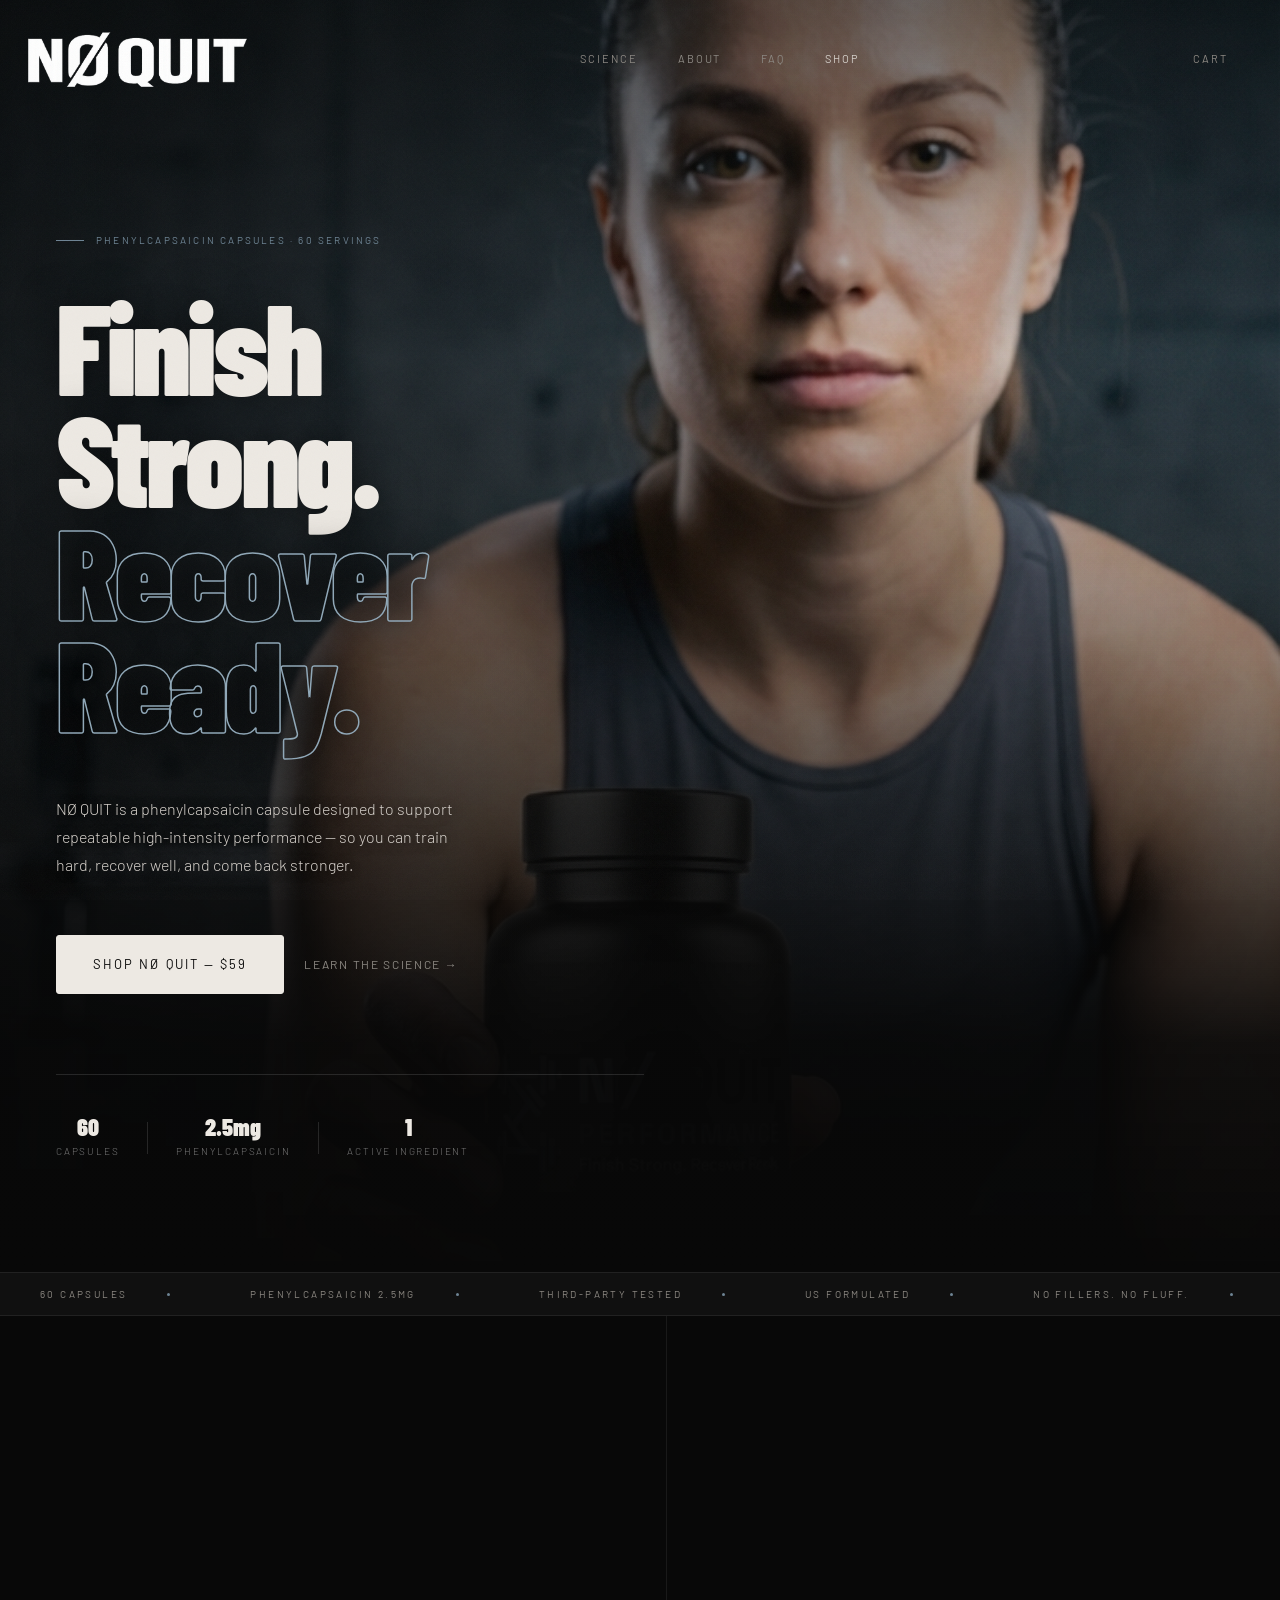
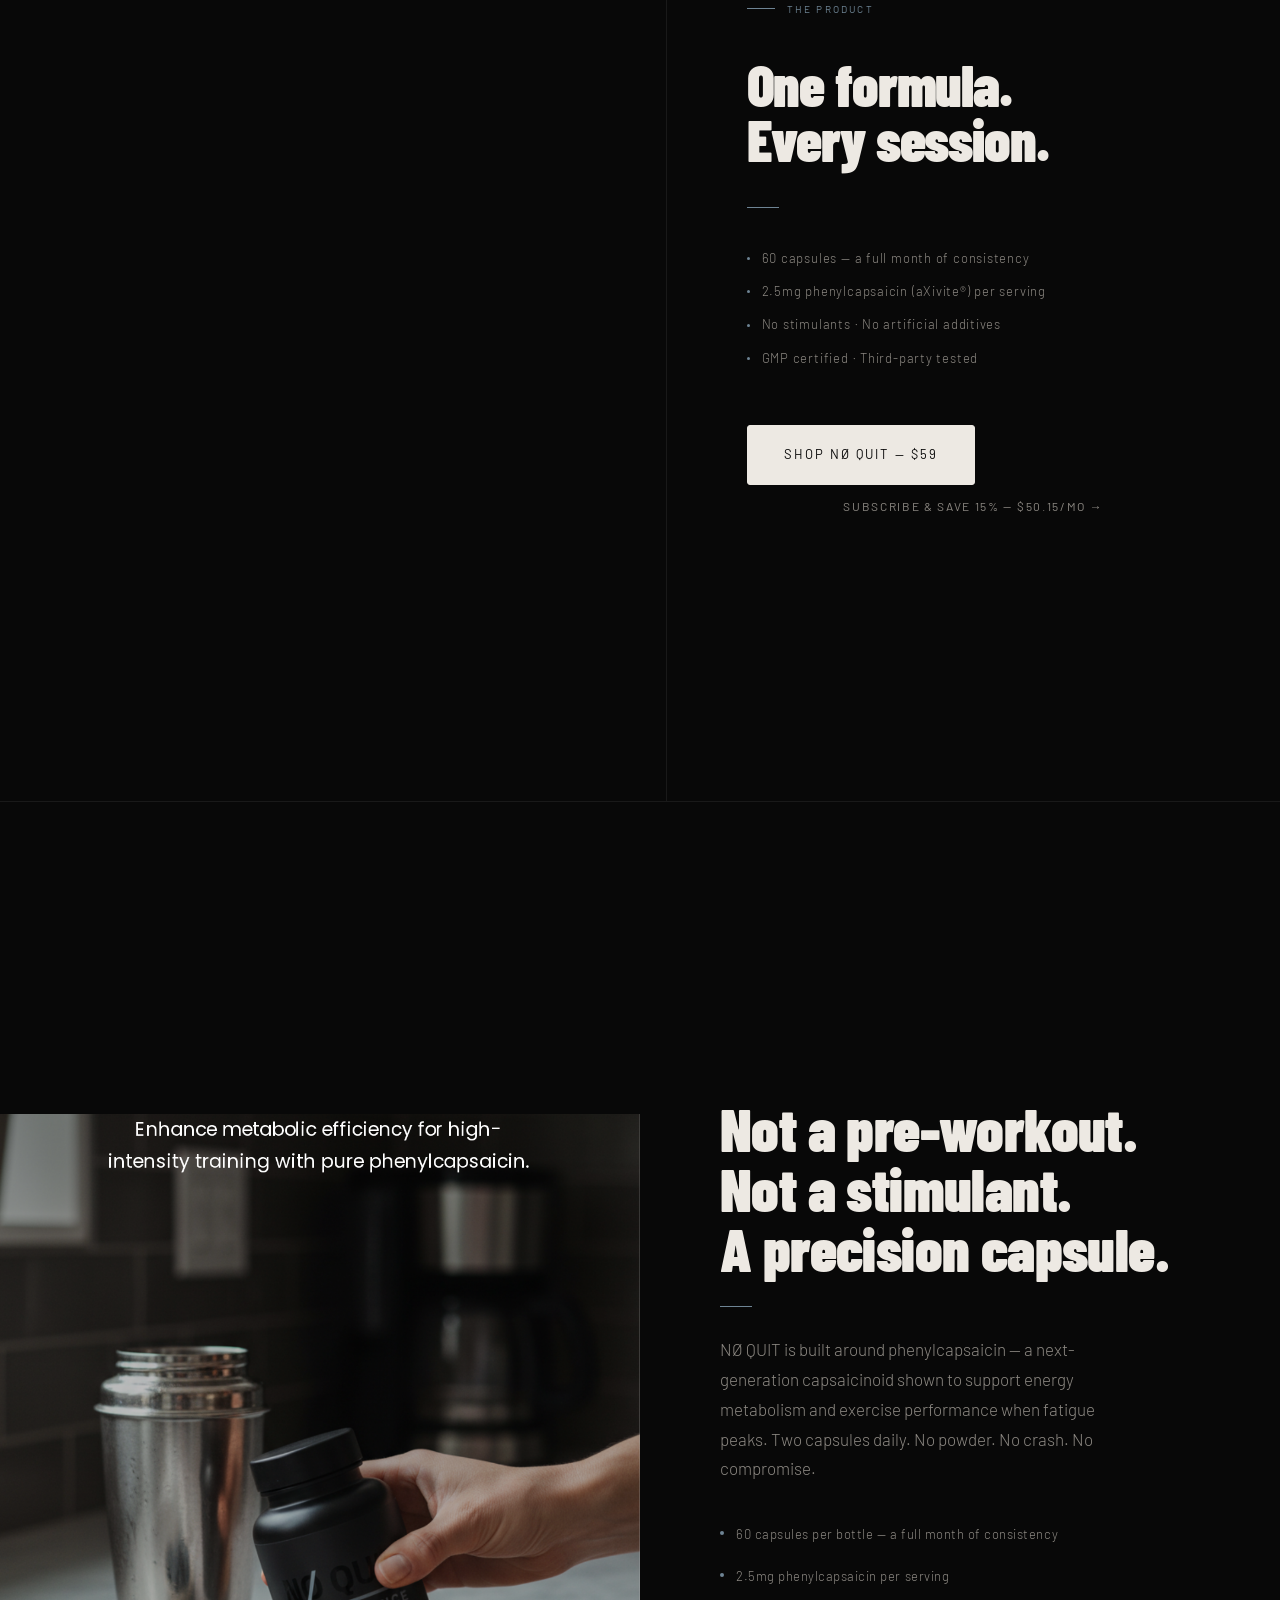
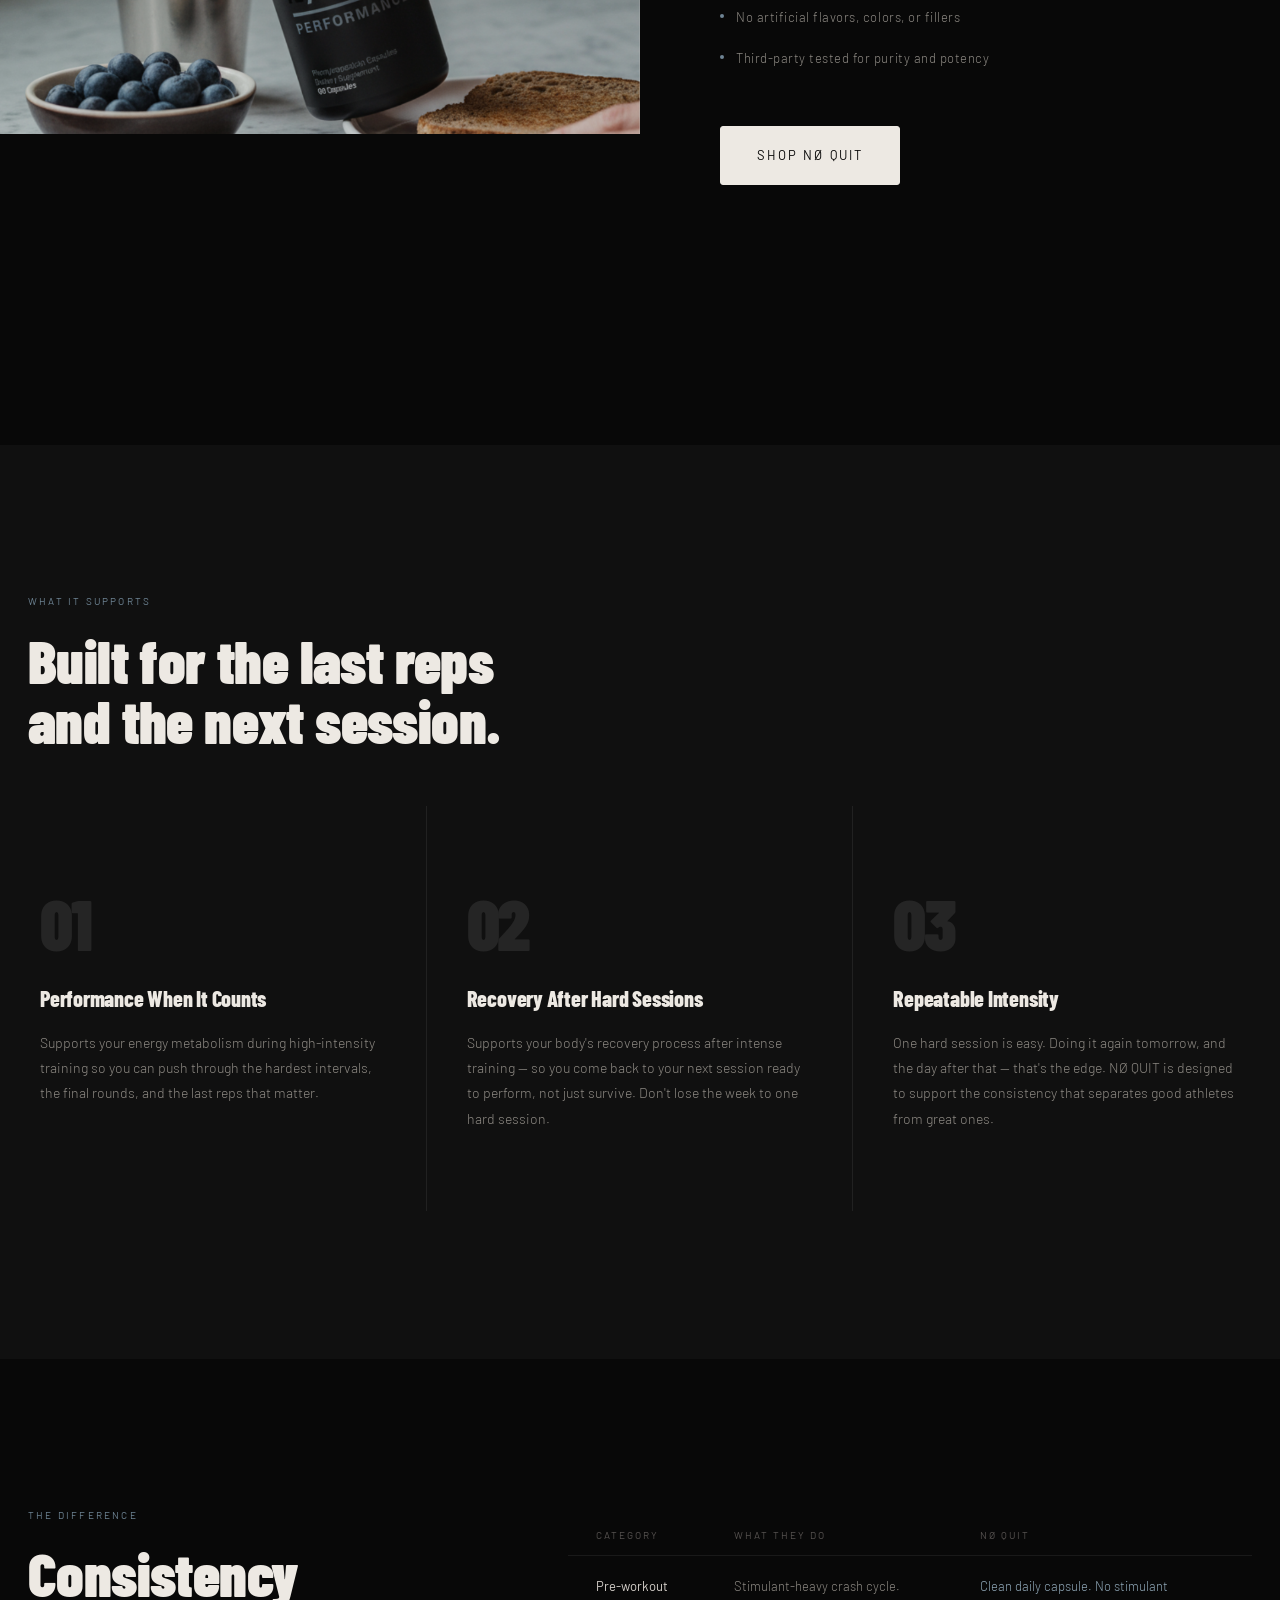
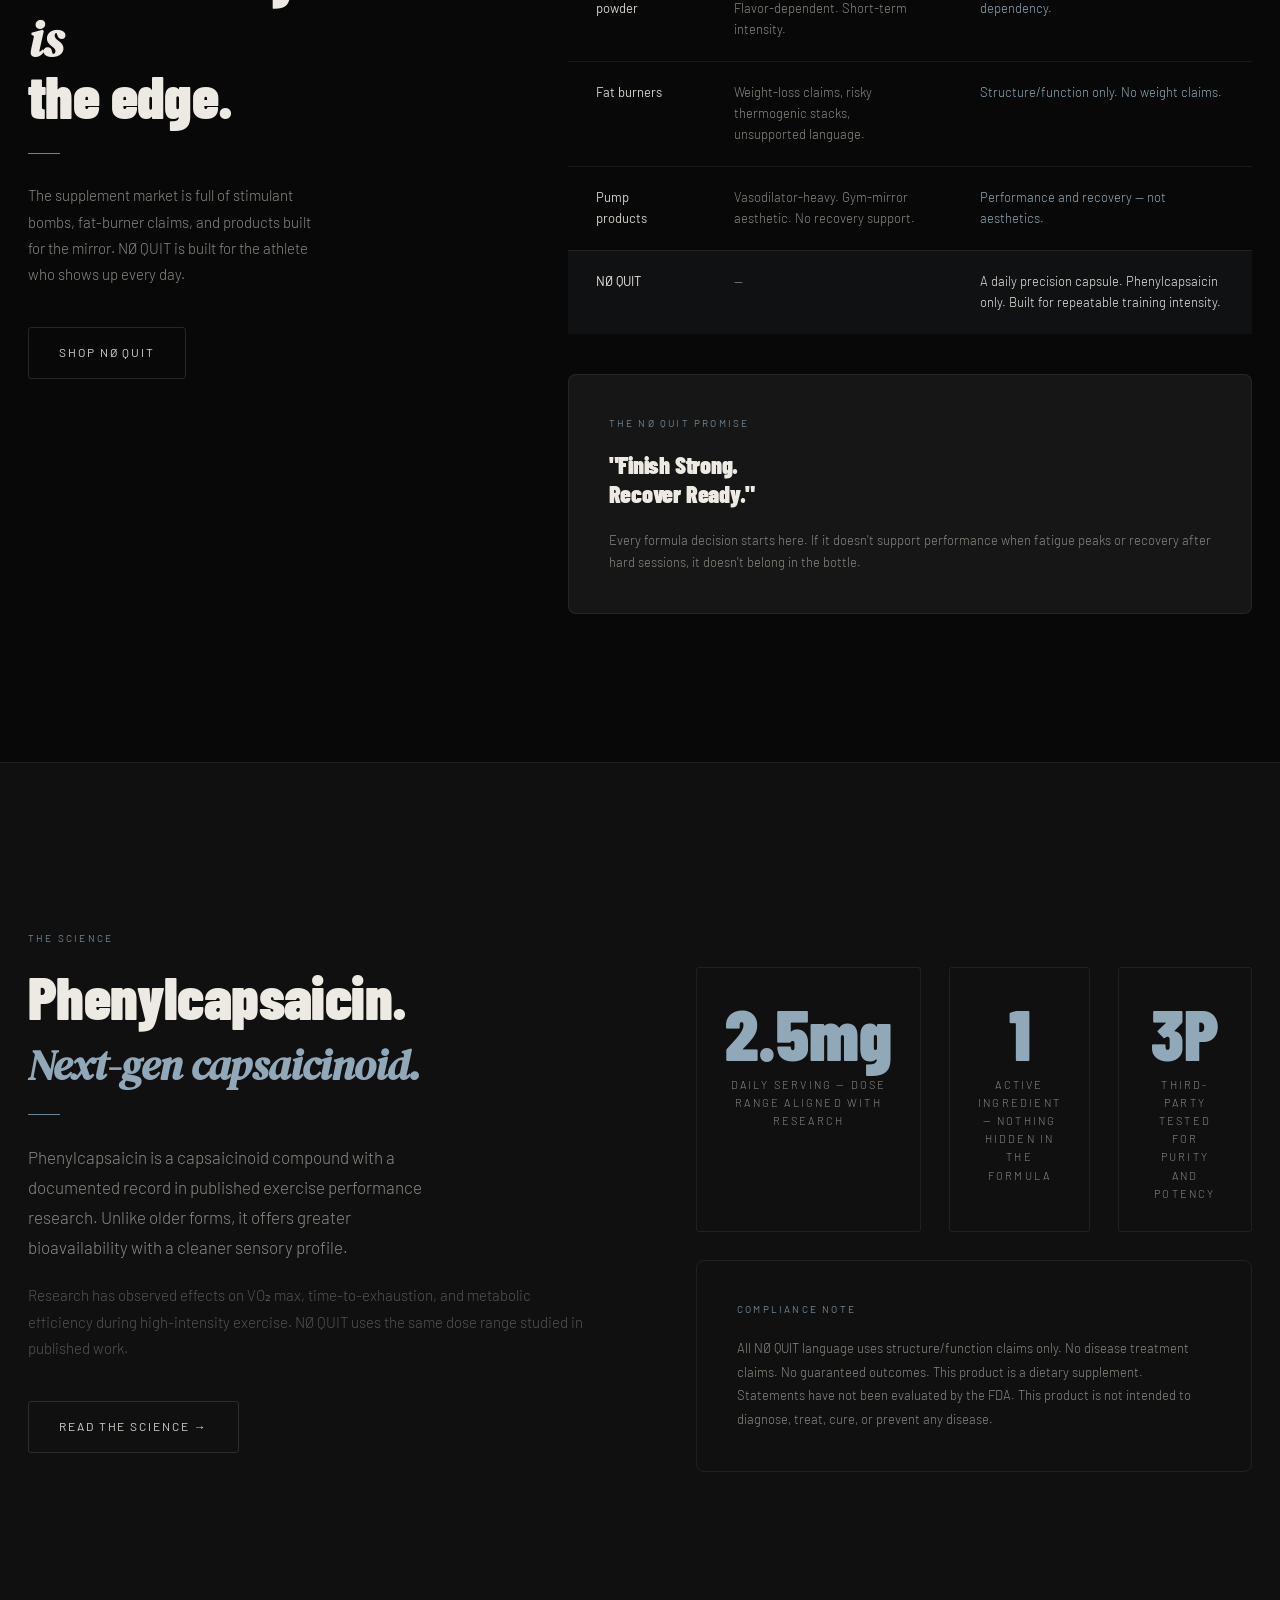
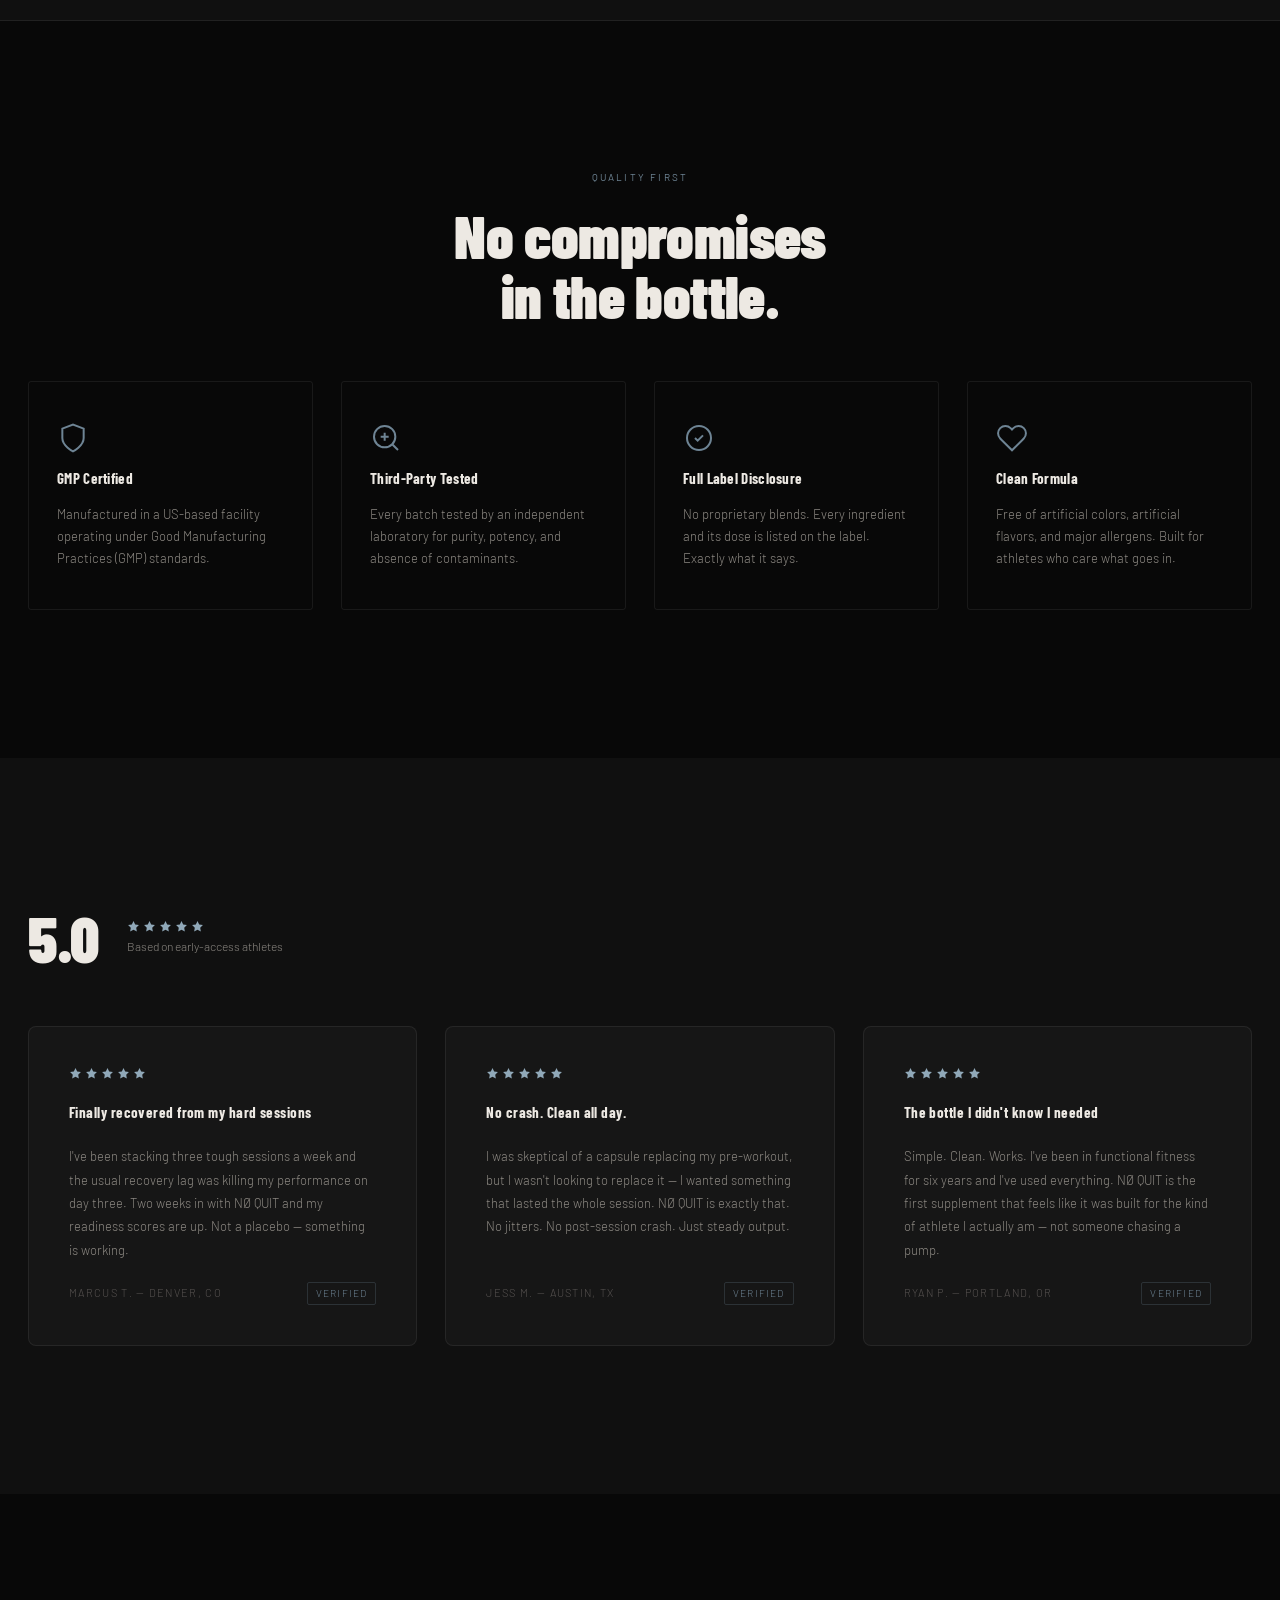
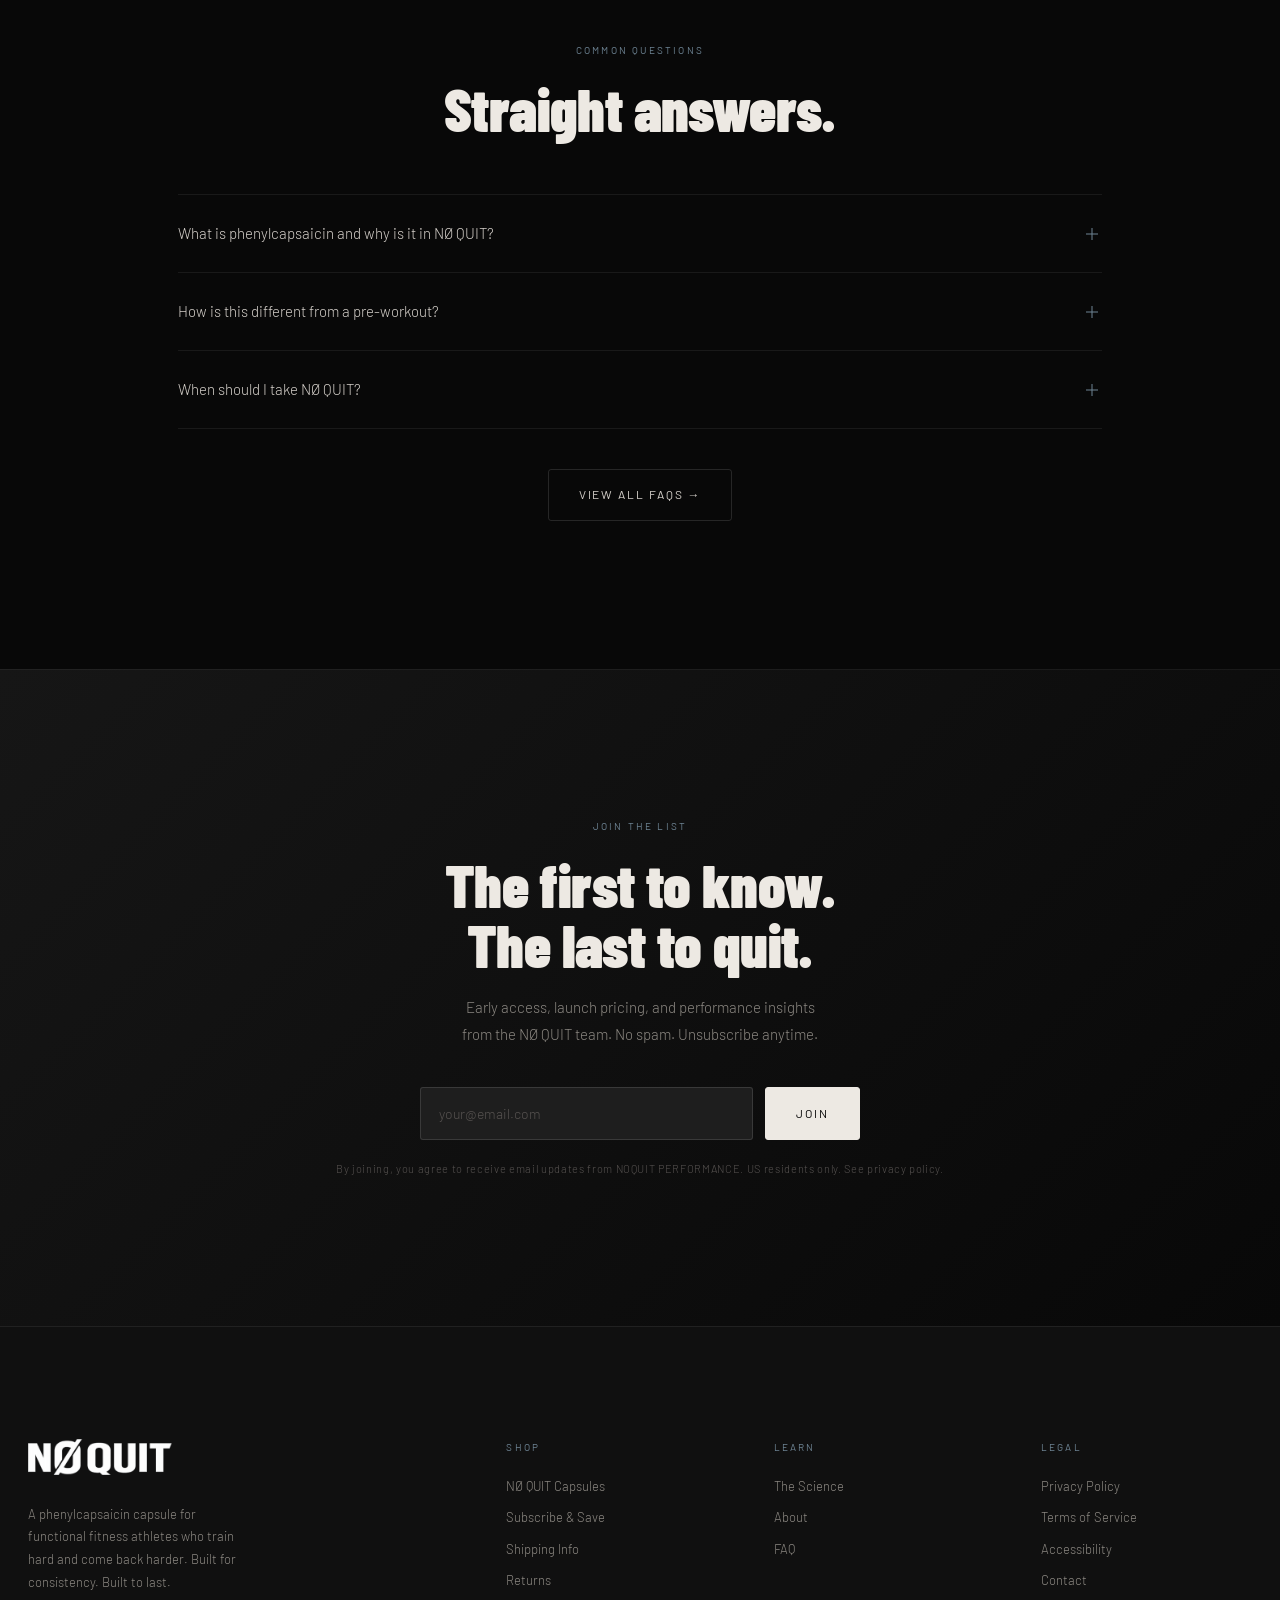
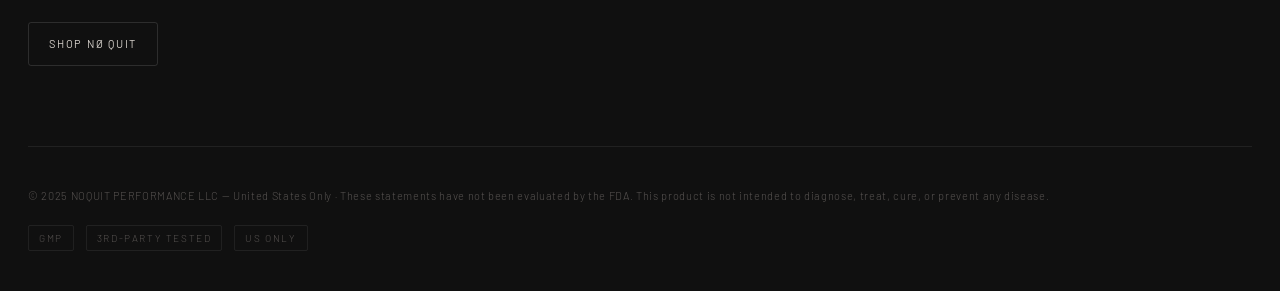
==== commit 99c2fea9: "Add cinematic bottle animation to product showcase Replace static pomelli image with looping MP4 vid" ====
--- a/index.html
+++ b/index.html
@@ -148,11 +148,28 @@
       overflow: hidden;
       padding: var(--sp-7) var(--sp-6);
     }
-    .pomelli-img-col img {
+    .pomelli-img-col img,
+    .pomelli-video {
       width: 100%;
-      max-width: 480px;
+      max-width: 520px;
+      height: auto;
       object-fit: contain;
       display: block;
+    }
+
+    /* Cinematic clip-path wipe + deep slide */
+    .pomelli-img-col[data-animate="left"] {
+      transform: translateX(-48px);
+      clip-path: inset(0 100% 0 0);
+      transition:
+        opacity 1.2s cubic-bezier(0.22, 1, 0.36, 1),
+        transform 1.2s cubic-bezier(0.22, 1, 0.36, 1),
+        clip-path 1.4s cubic-bezier(0.22, 1, 0.36, 1);
+    }
+    .pomelli-img-col[data-animate="left"].in-view {
+      opacity: 1;
+      transform: none !important;
+      clip-path: inset(0 0 0 0);
     }
     .pomelli-text-col {
       background-color: var(--c-black);
@@ -582,12 +599,14 @@
 
   <!-- ── PRODUCT SHOWCASE ─────────────────────────── -->
   <section class="pomelli-section" aria-labelledby="pomelli-heading">
-    <div class="pomelli-img-col" data-animate="scale">
-      <img
-        src="images/pomelli-image.png"
-        alt="NØ QUIT Performance Phenylcapsaicin Capsules — 60 capsules per bottle"
-        loading="lazy"
-      >
+    <div class="pomelli-img-col" data-animate="left">
+      <video class="pomelli-video"
+        src="video/bottle_animation.mp4"
+        poster="images/pomelli-image.png"
+        autoplay muted loop playsinline
+        preload="metadata"
+        aria-label="NØ QUIT Performance bottle animation">
+      </video>
     </div>
     <div class="pomelli-text-col">
       <div class="pomelli-eyebrow" data-animate="fade">
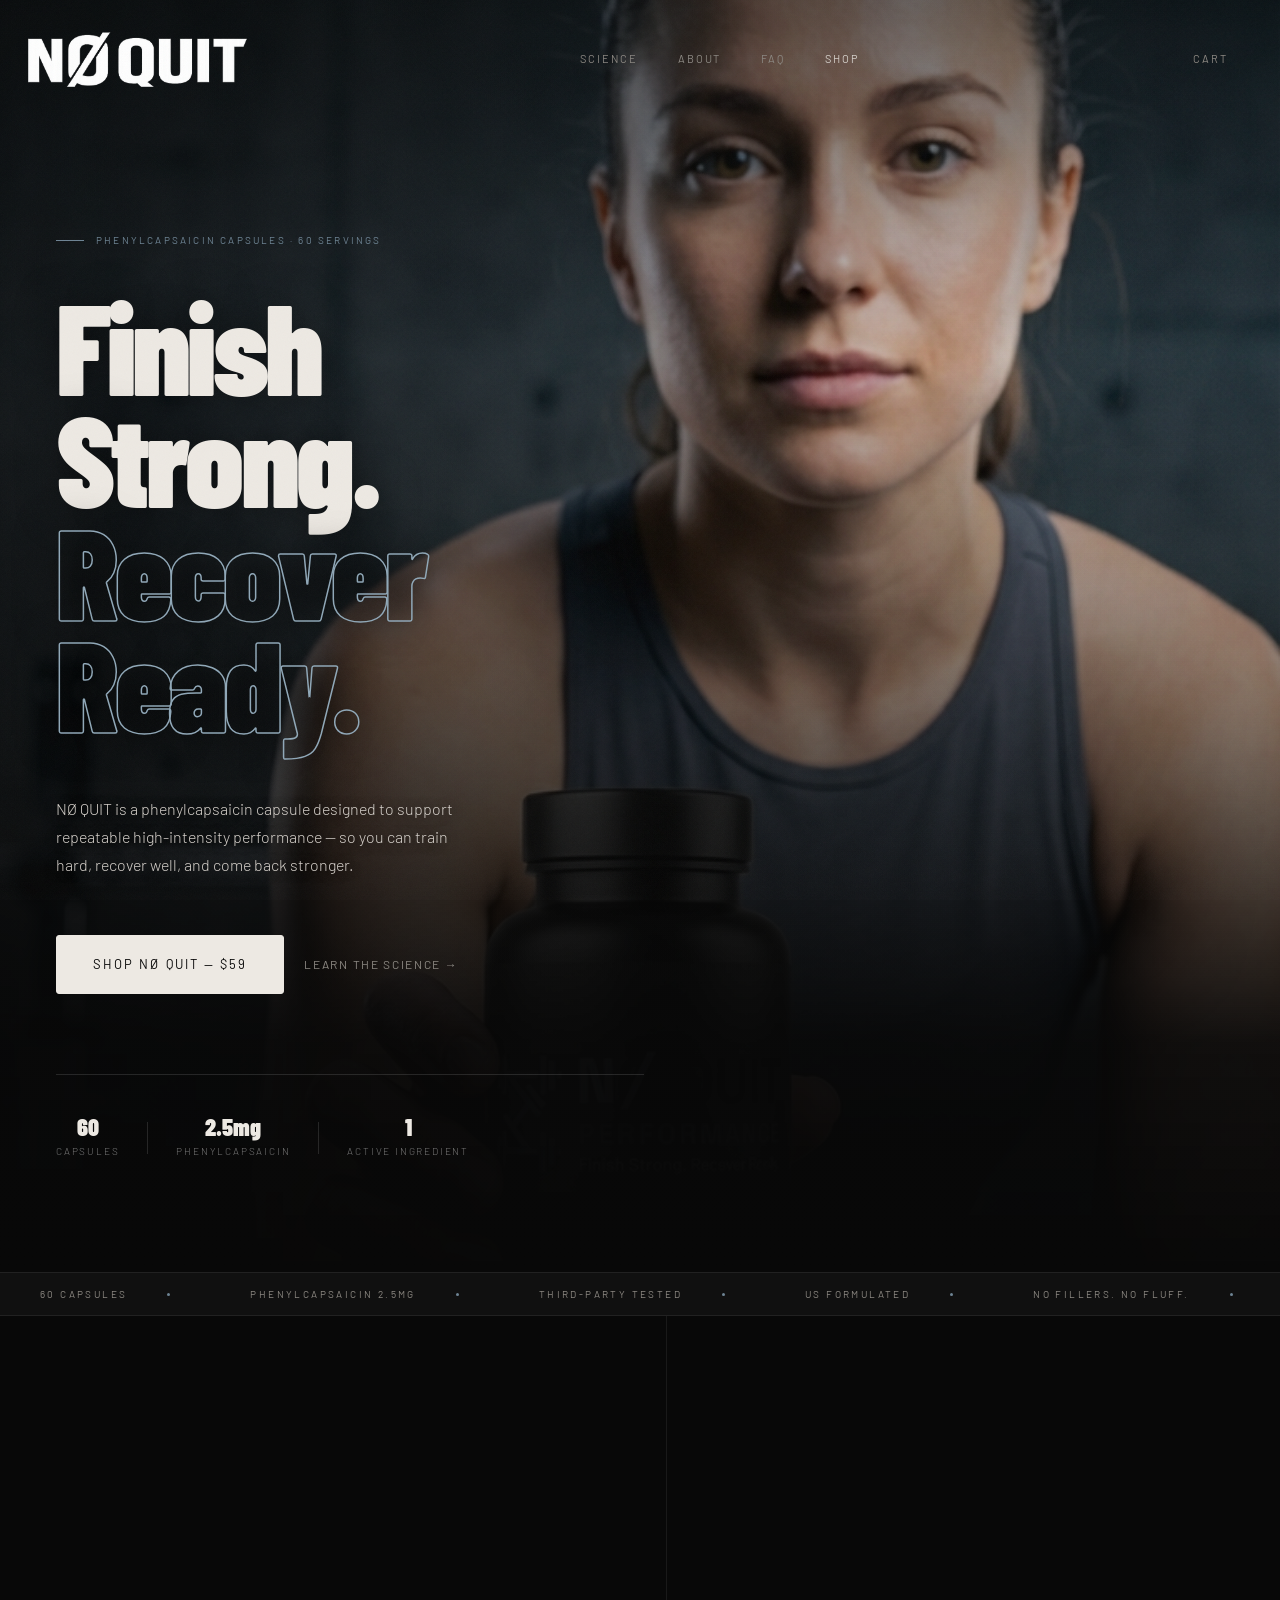
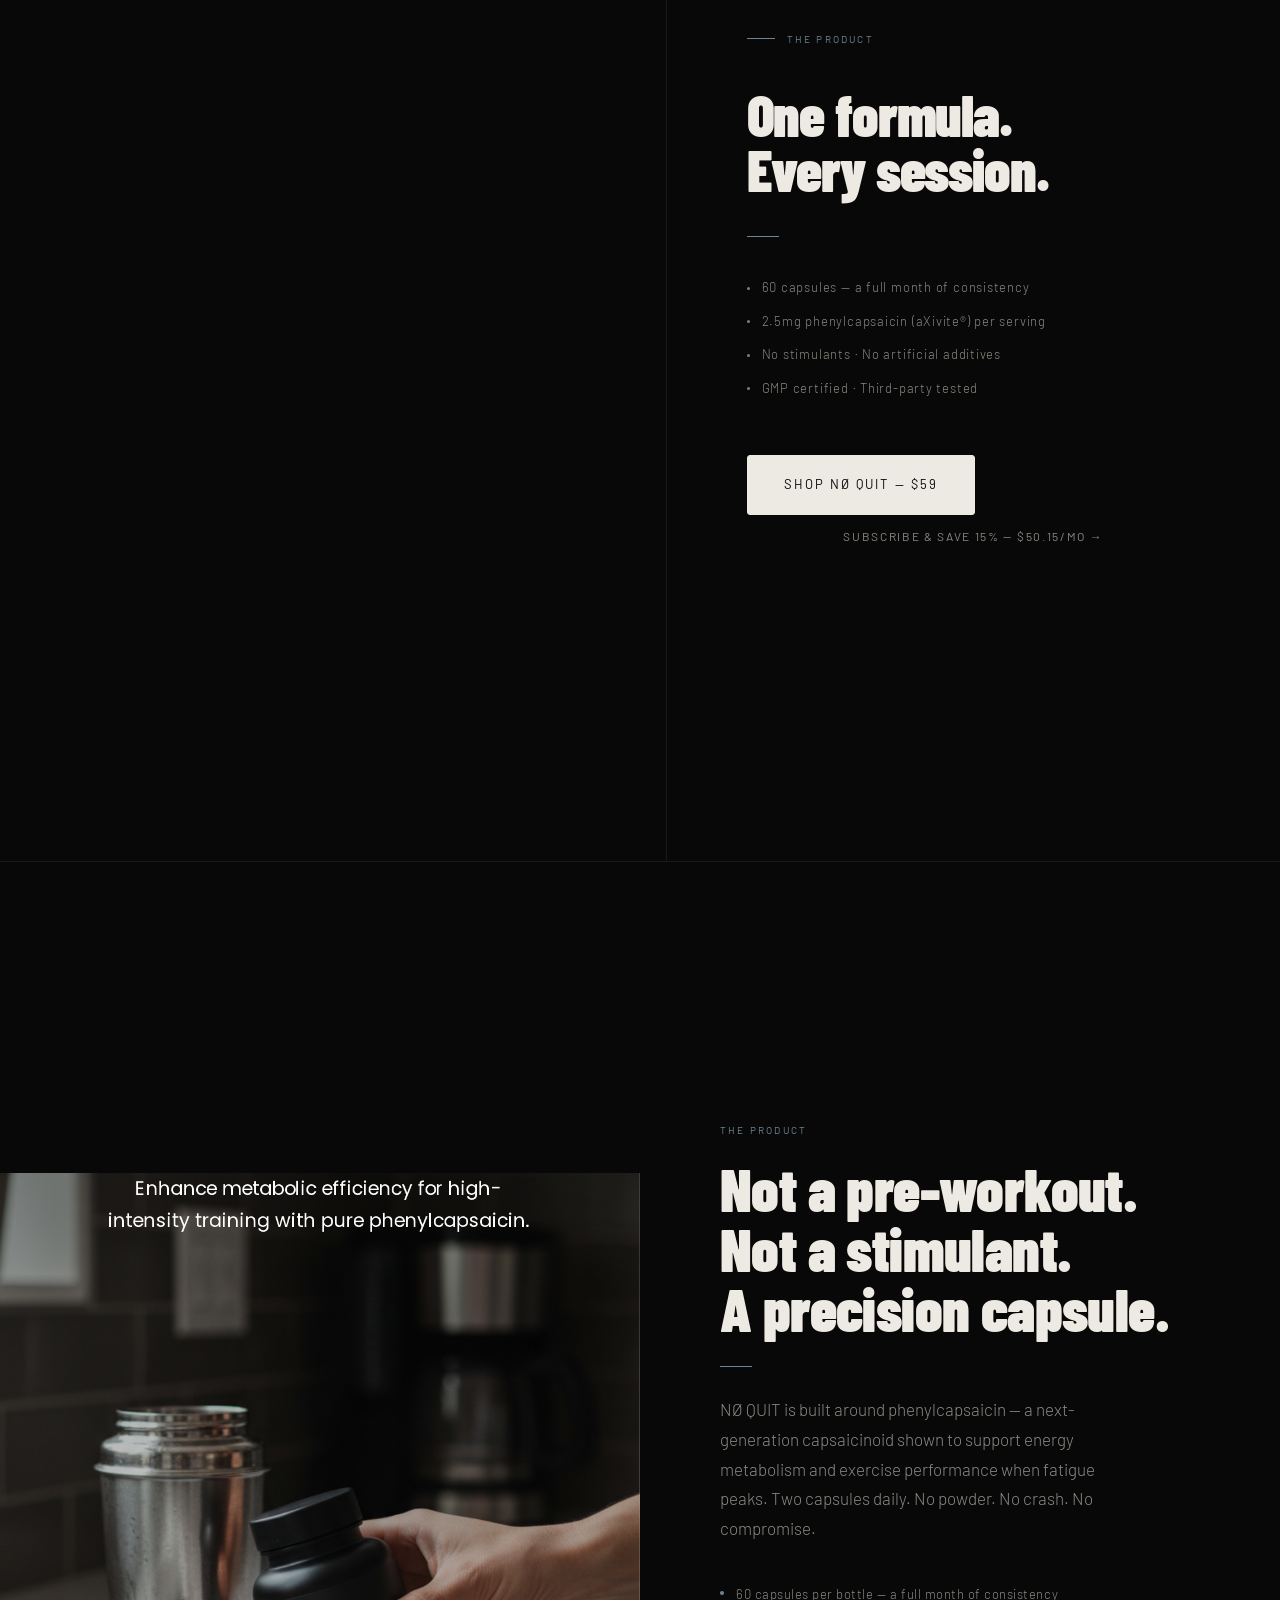
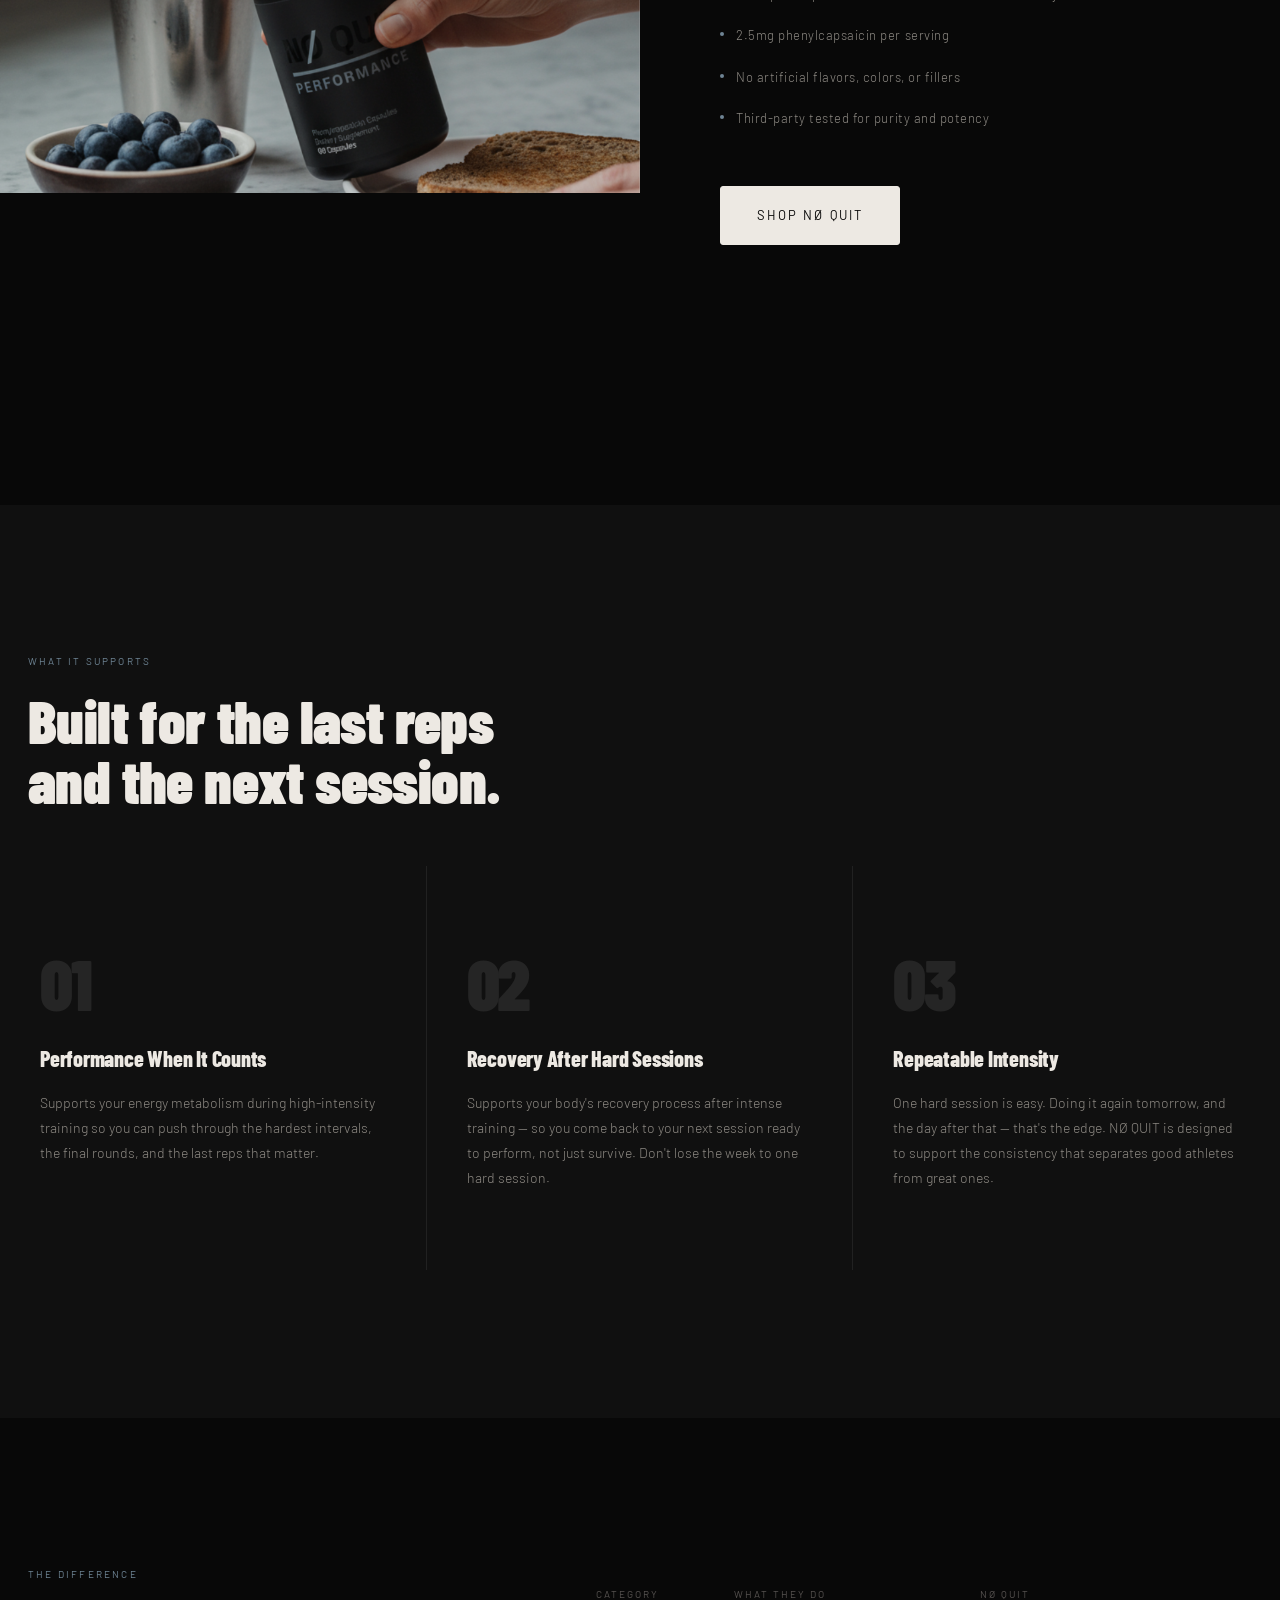
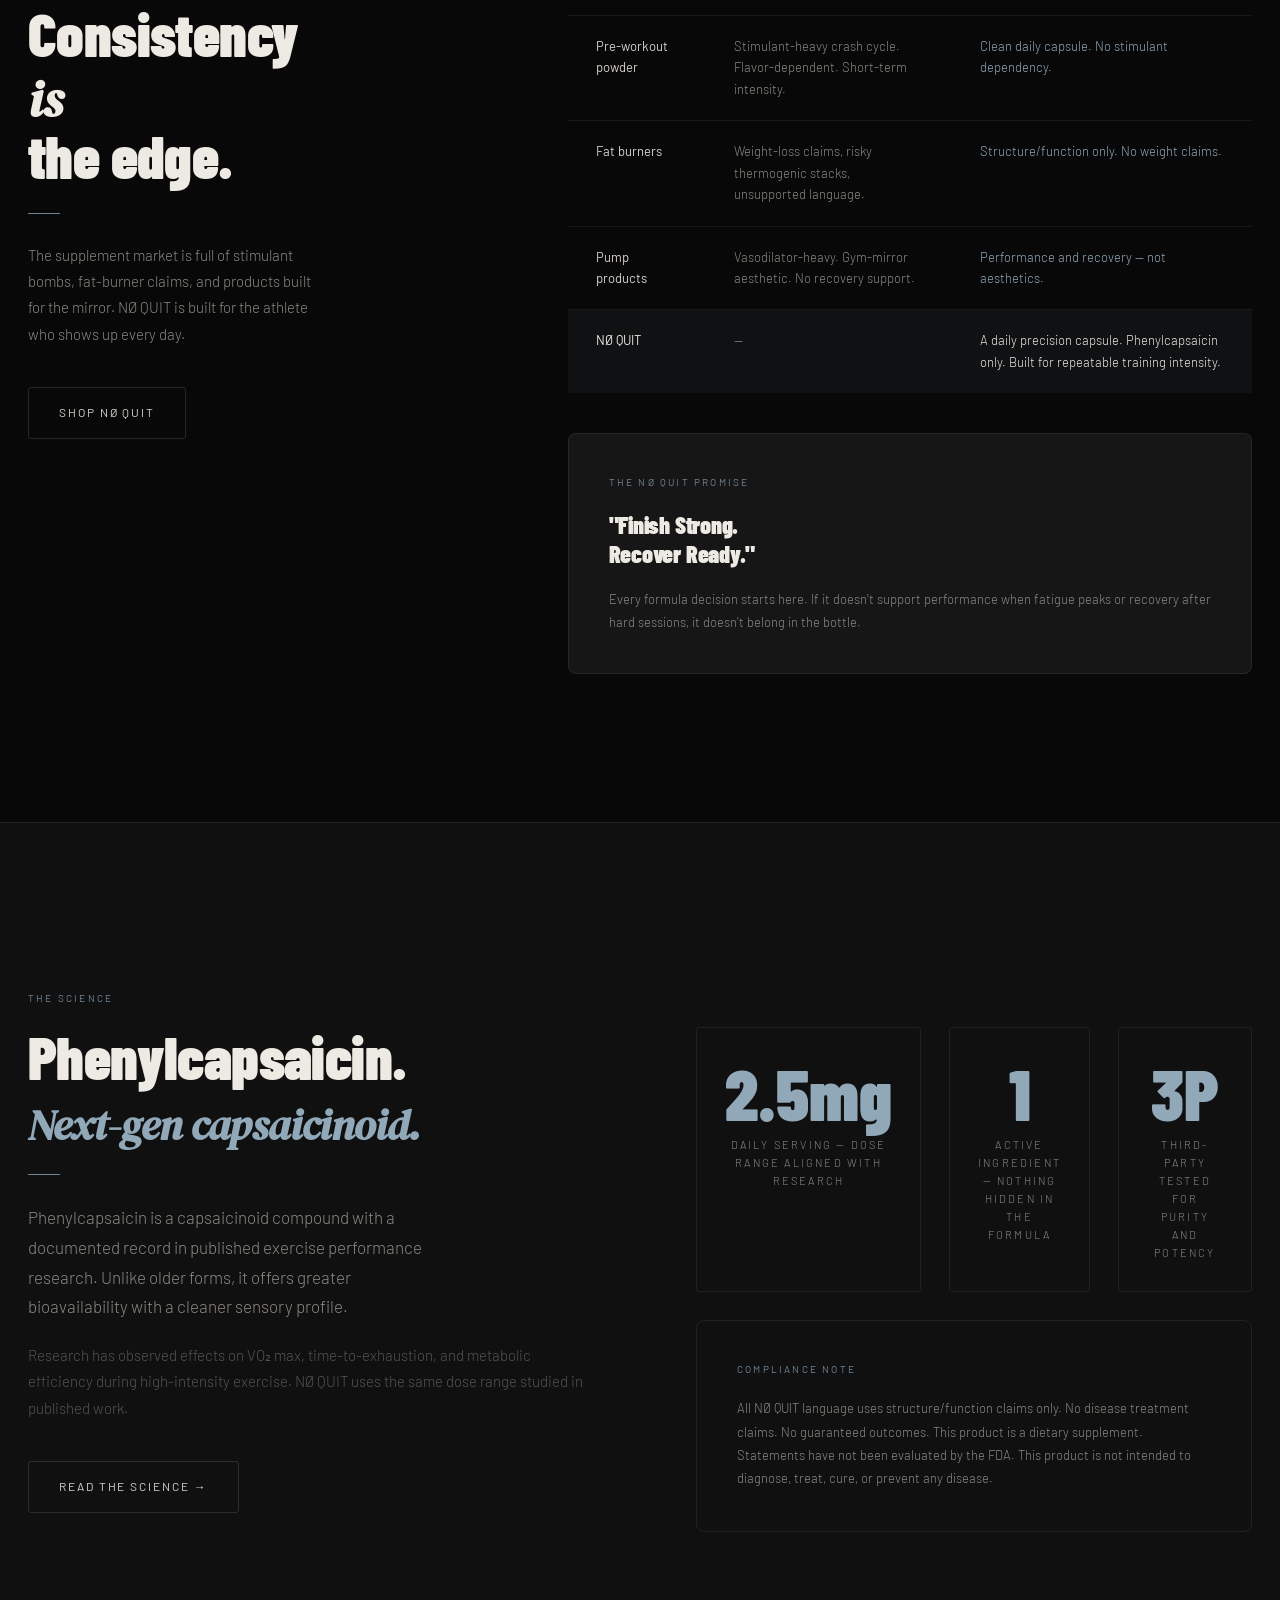
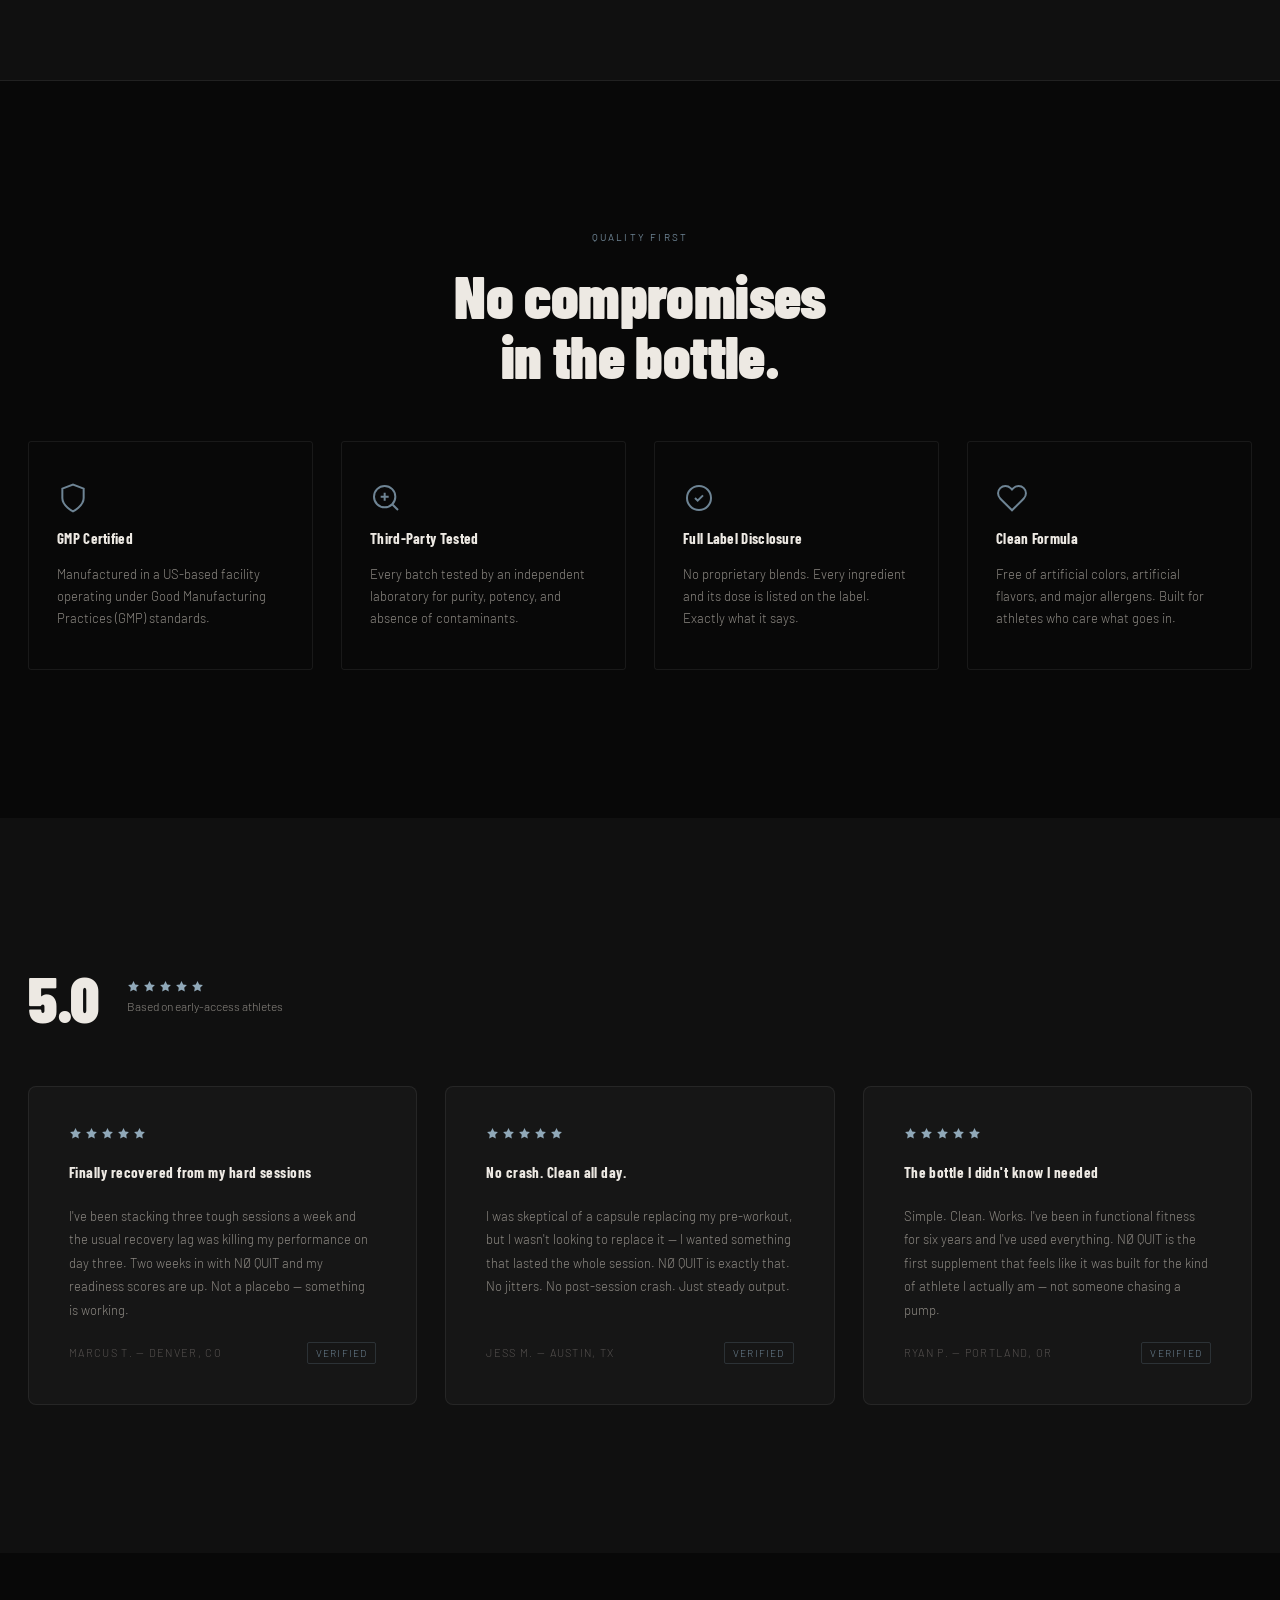
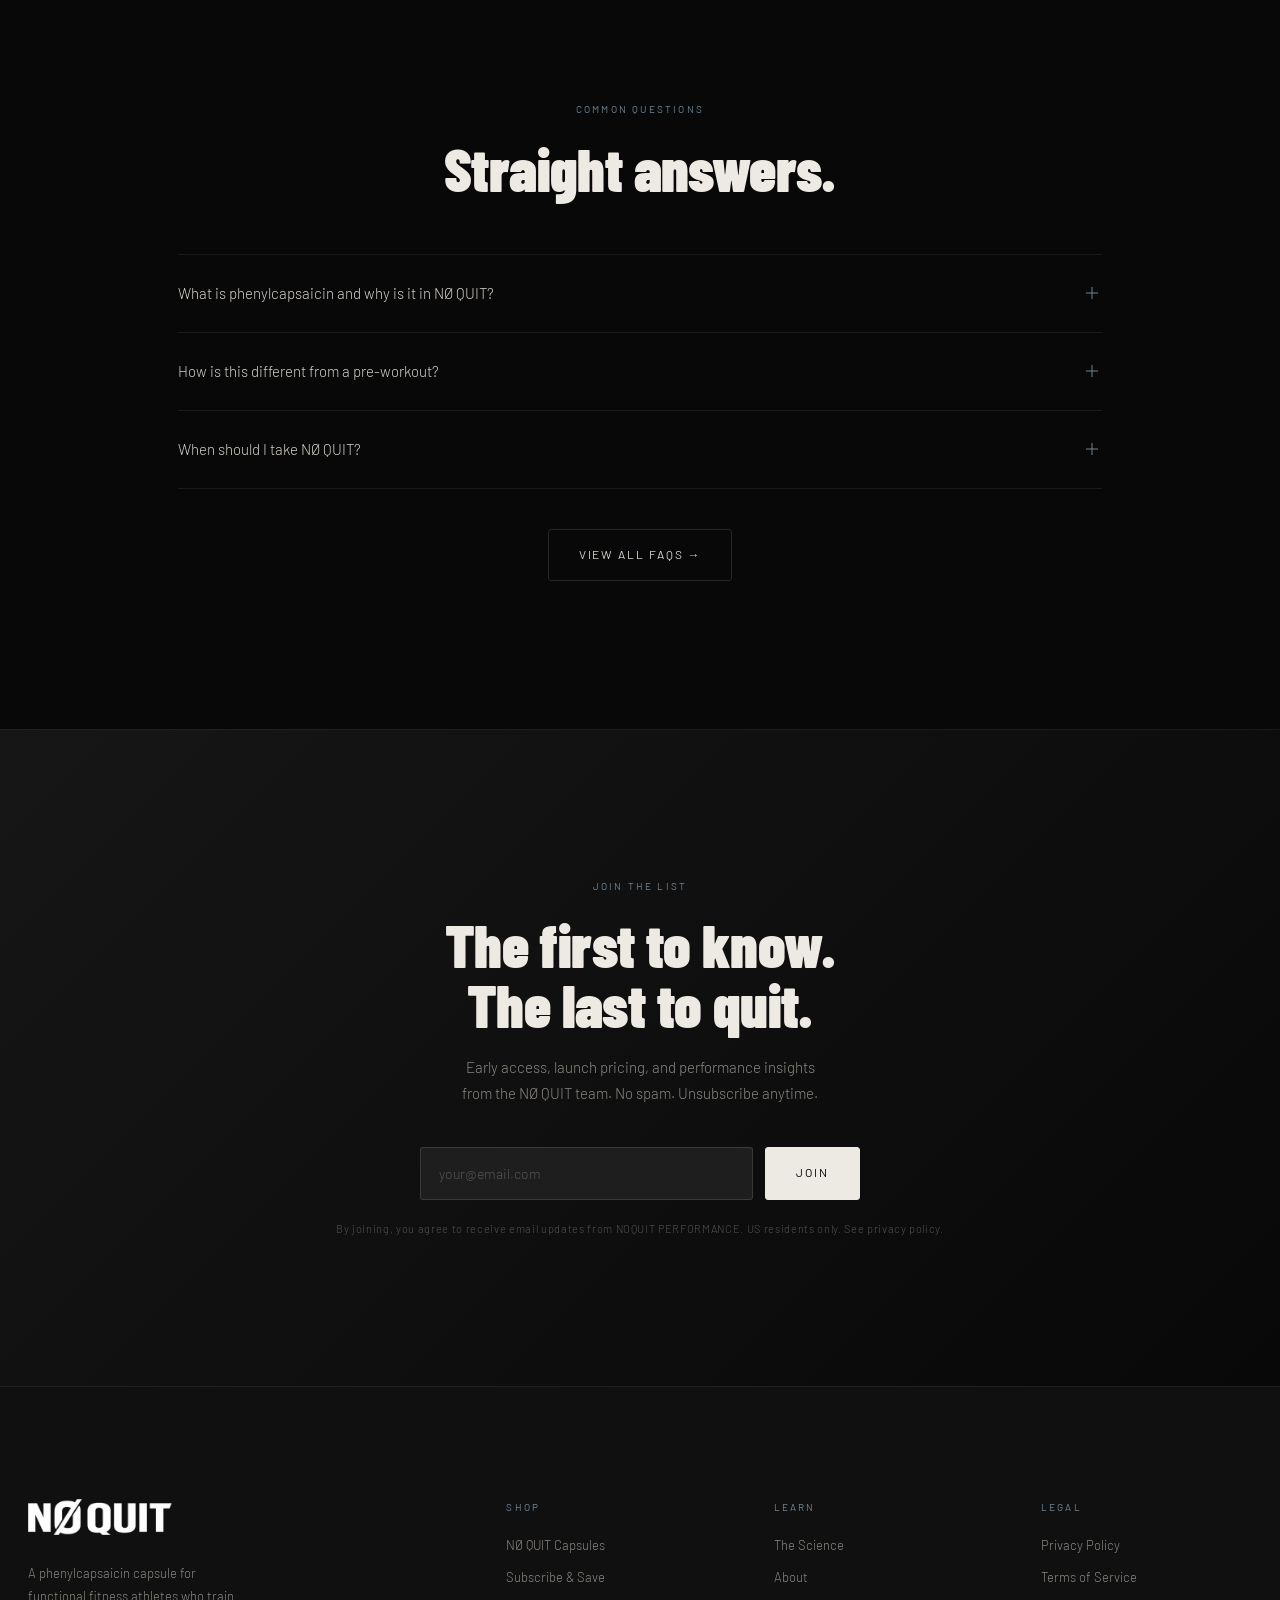
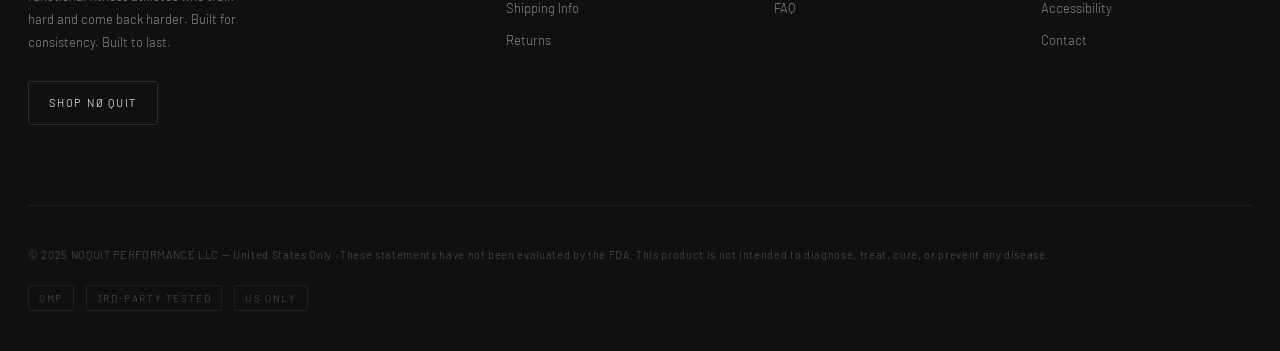
==== commit 488867c7: "Watermark-free bottle animation + cinematic scroll reveal Swap to clean bottle_animation_watermarkfr" ====
--- a/index.html
+++ b/index.html
@@ -148,10 +148,16 @@
       overflow: hidden;
       padding: var(--sp-7) var(--sp-6);
     }
-    .pomelli-img-col img,
+    .pomelli-img-col img {
+      width: 100%;
+      max-width: 520px;
+      height: auto;
+      object-fit: contain;
+      display: block;
+    }
     .pomelli-video {
       width: 100%;
-      max-width: 520px;
+      max-width: 680px;
       height: auto;
       object-fit: contain;
       display: block;
@@ -601,7 +607,7 @@
   <section class="pomelli-section" aria-labelledby="pomelli-heading">
     <div class="pomelli-img-col" data-animate="left">
       <video class="pomelli-video"
-        src="video/bottle_animation.mp4"
+        src="video/bottle_animation_watermarkfree.mp4"
         poster="images/pomelli-image.png"
         autoplay muted loop playsinline
         preload="metadata"
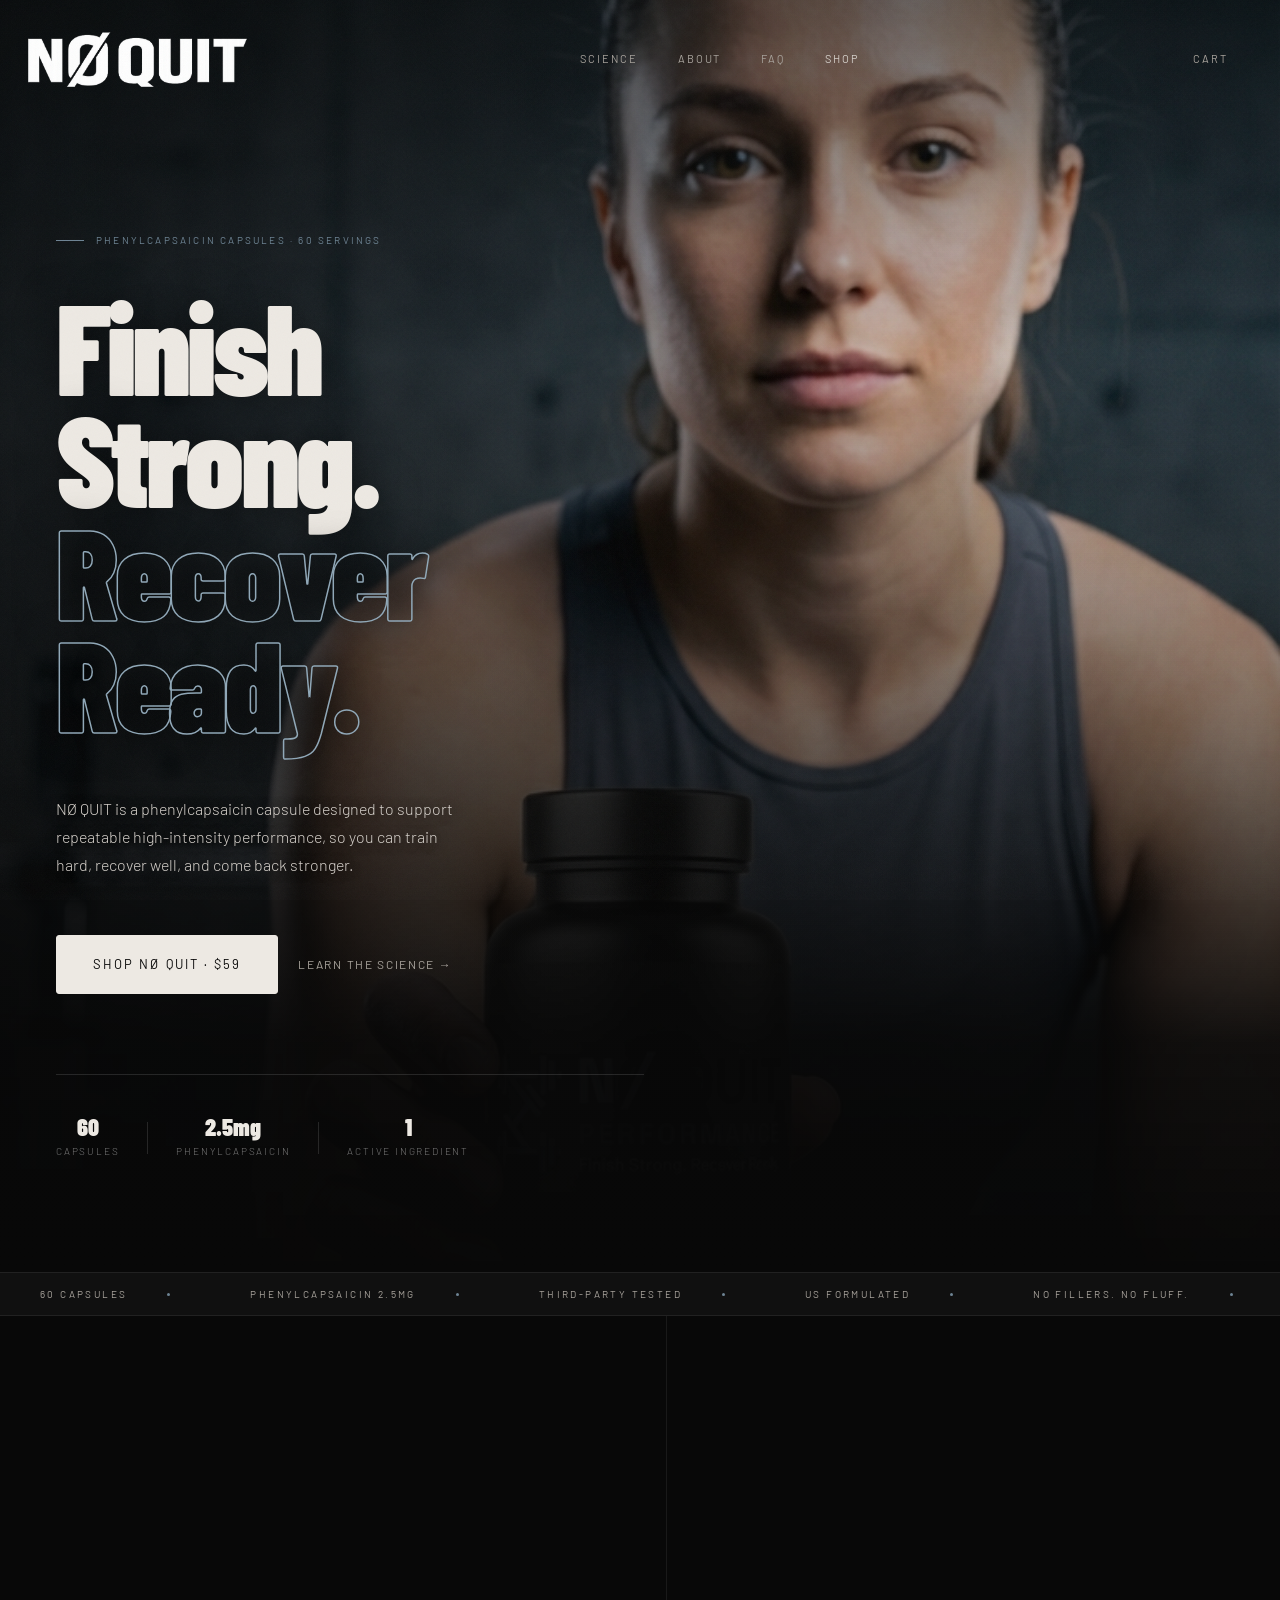
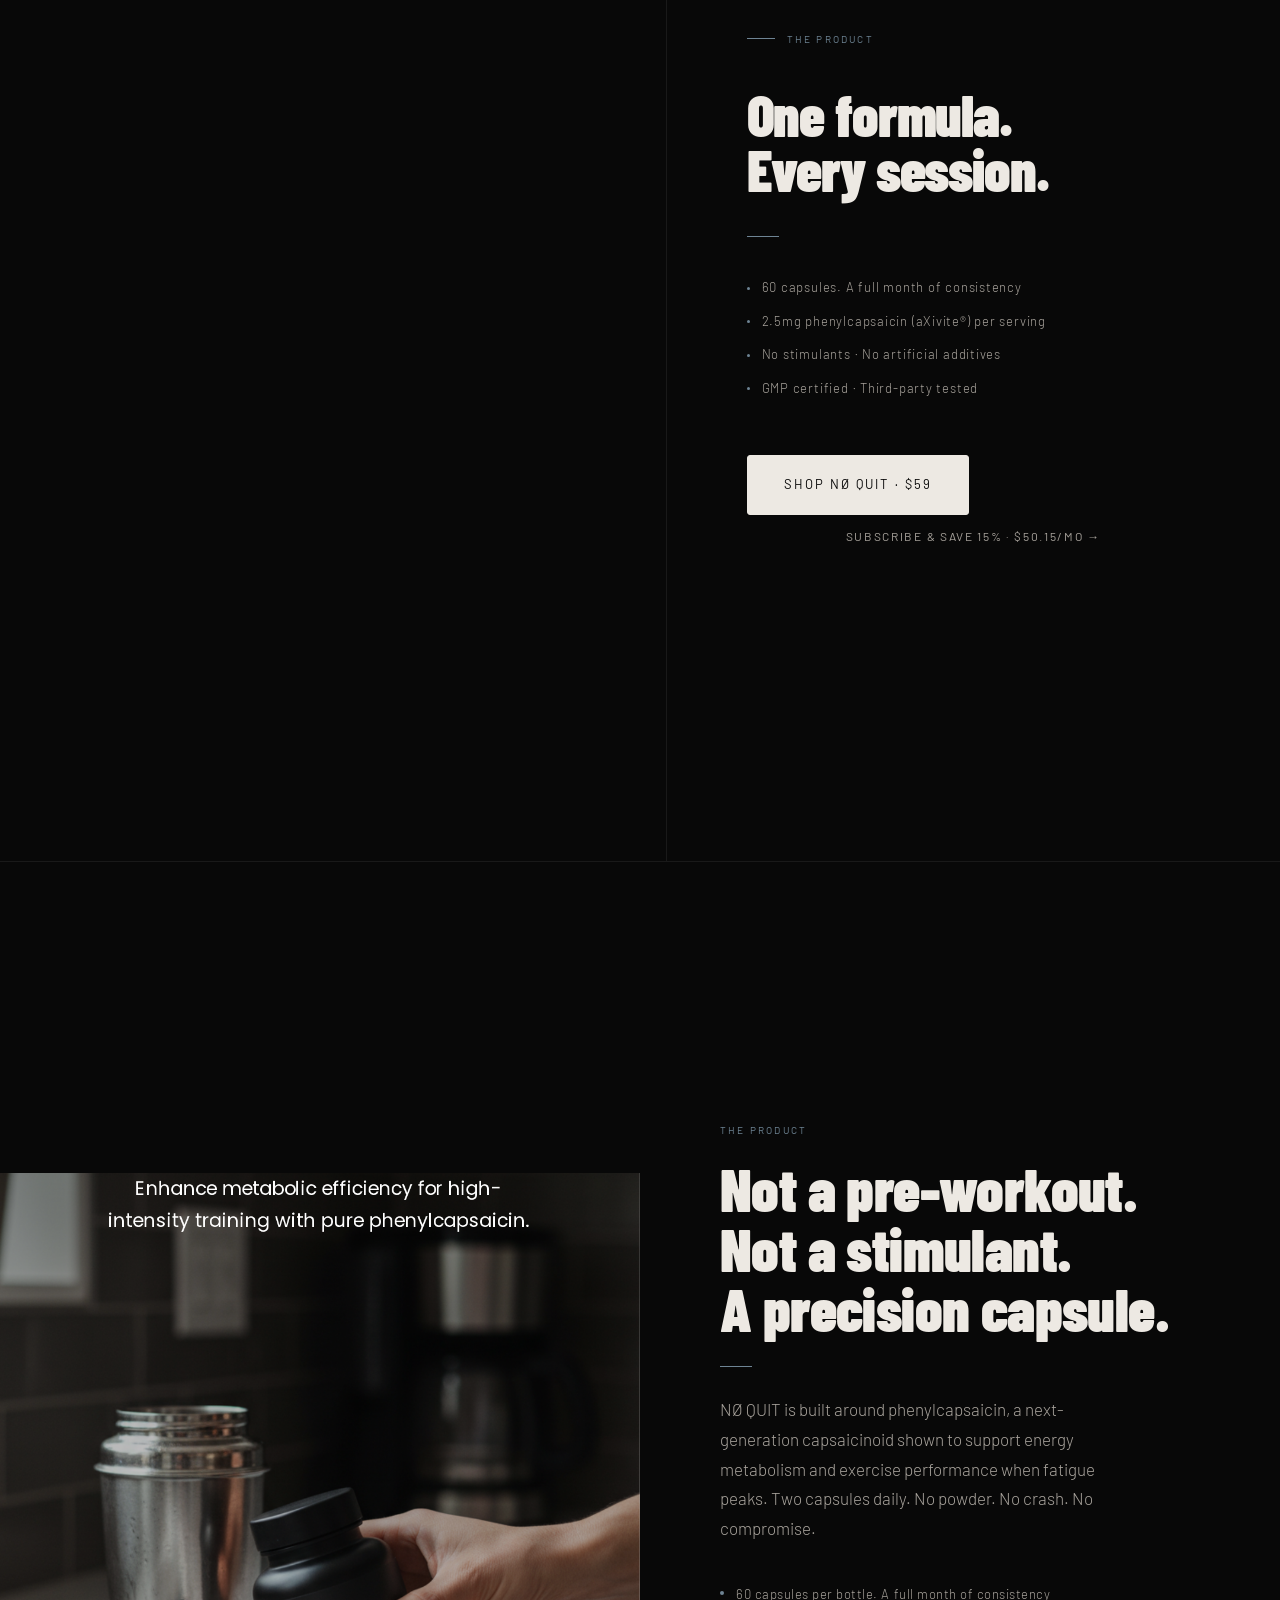
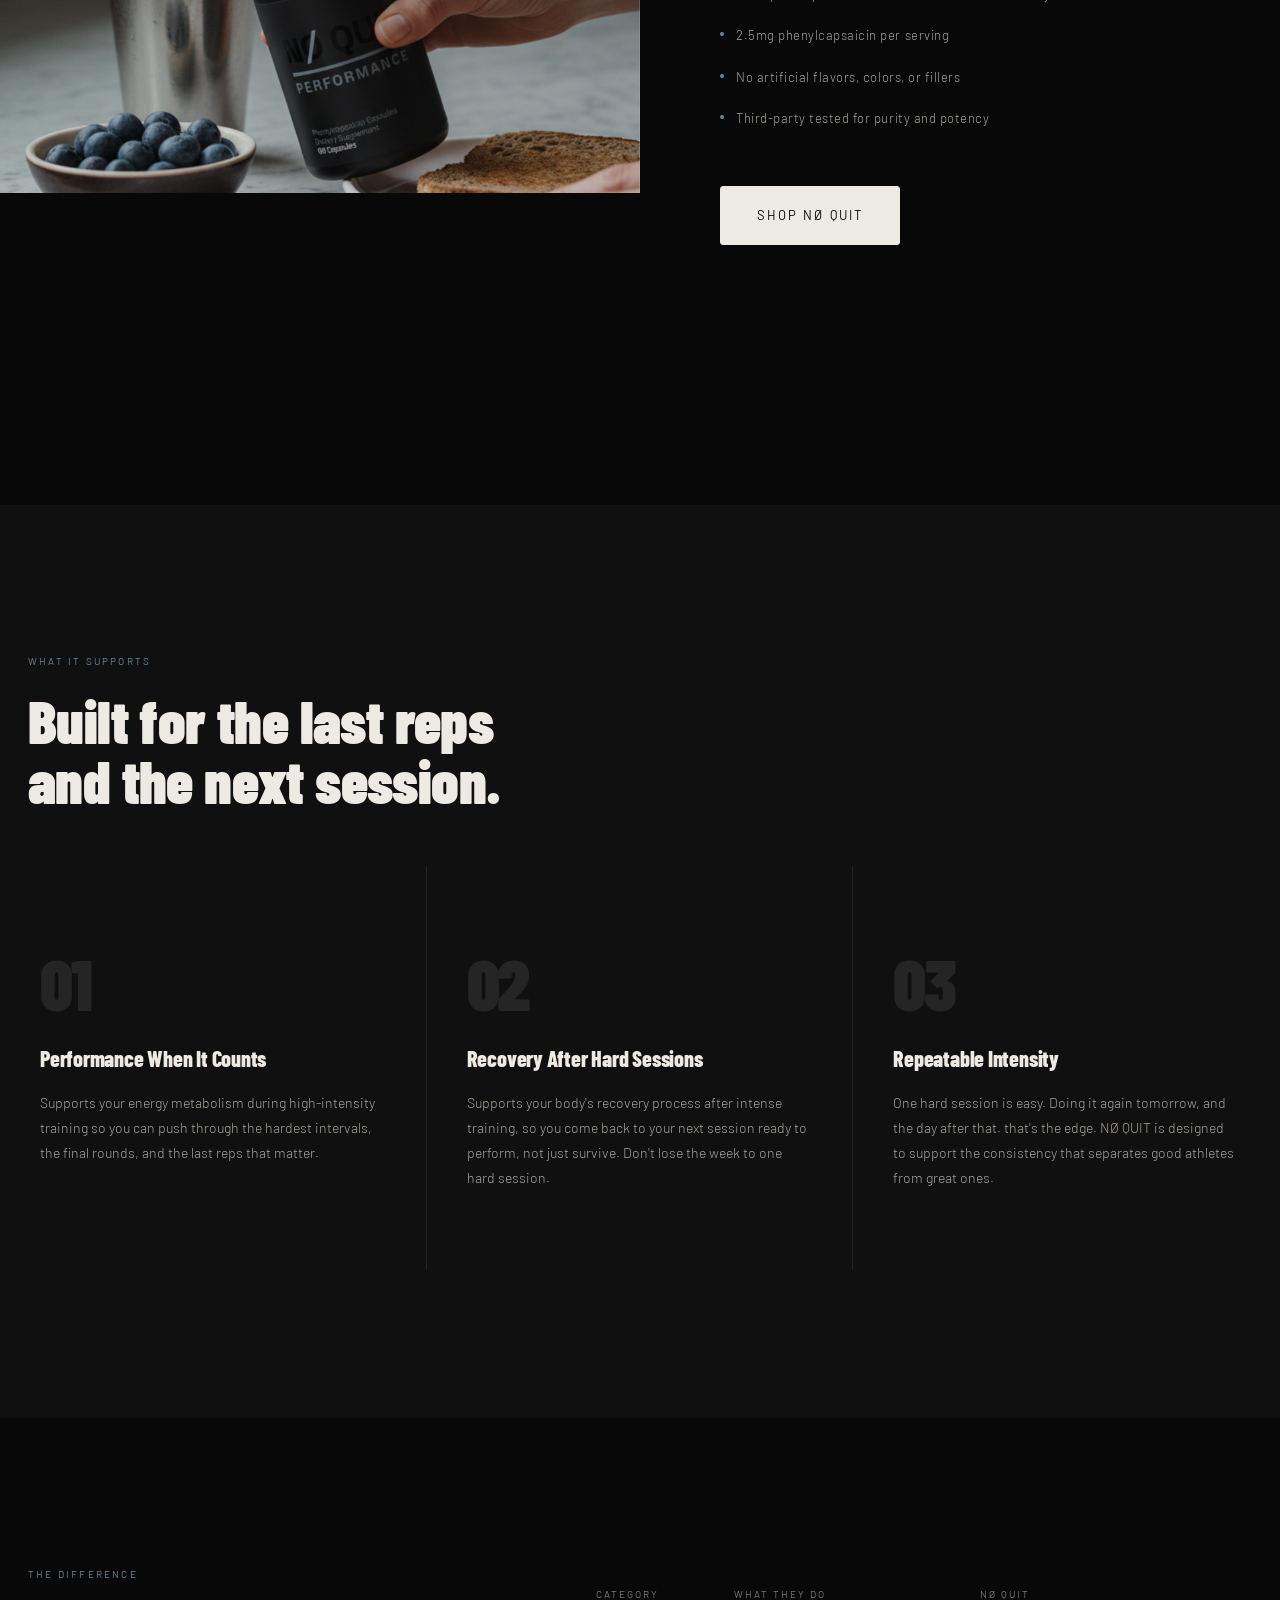
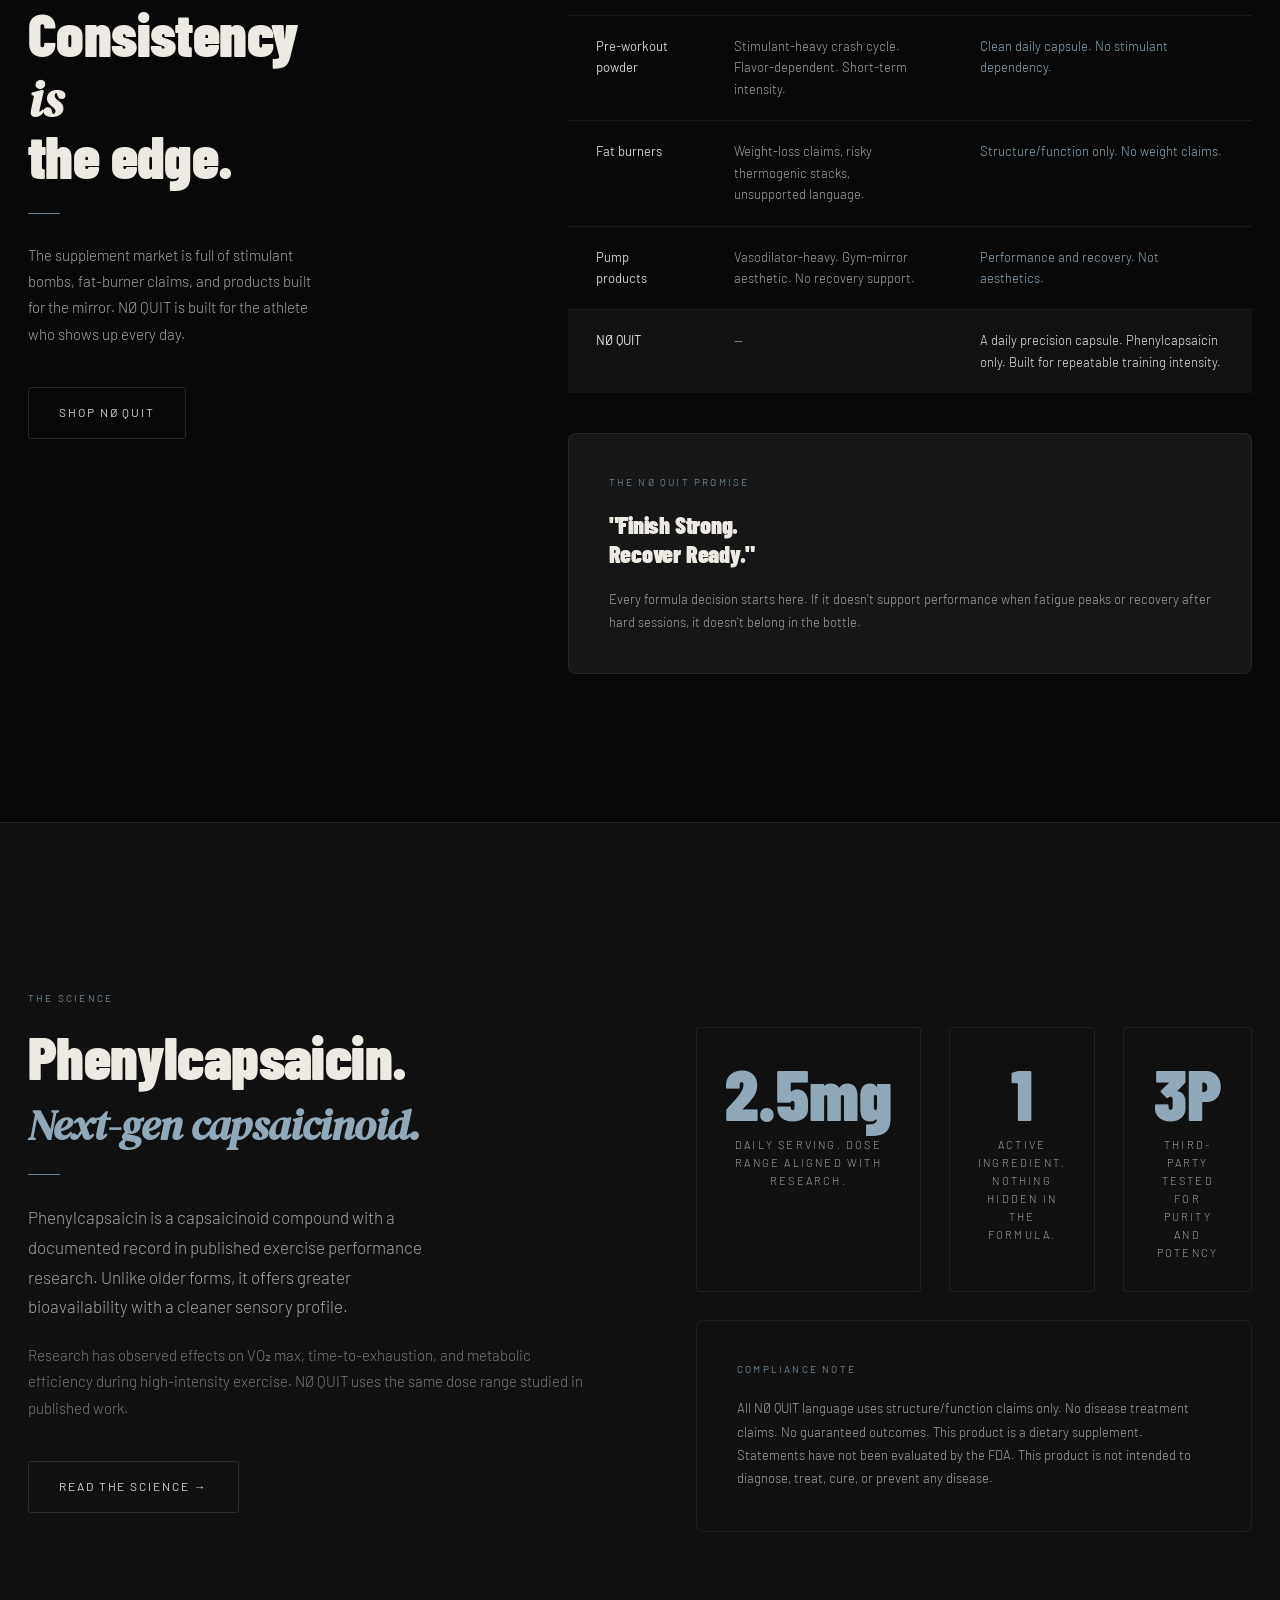
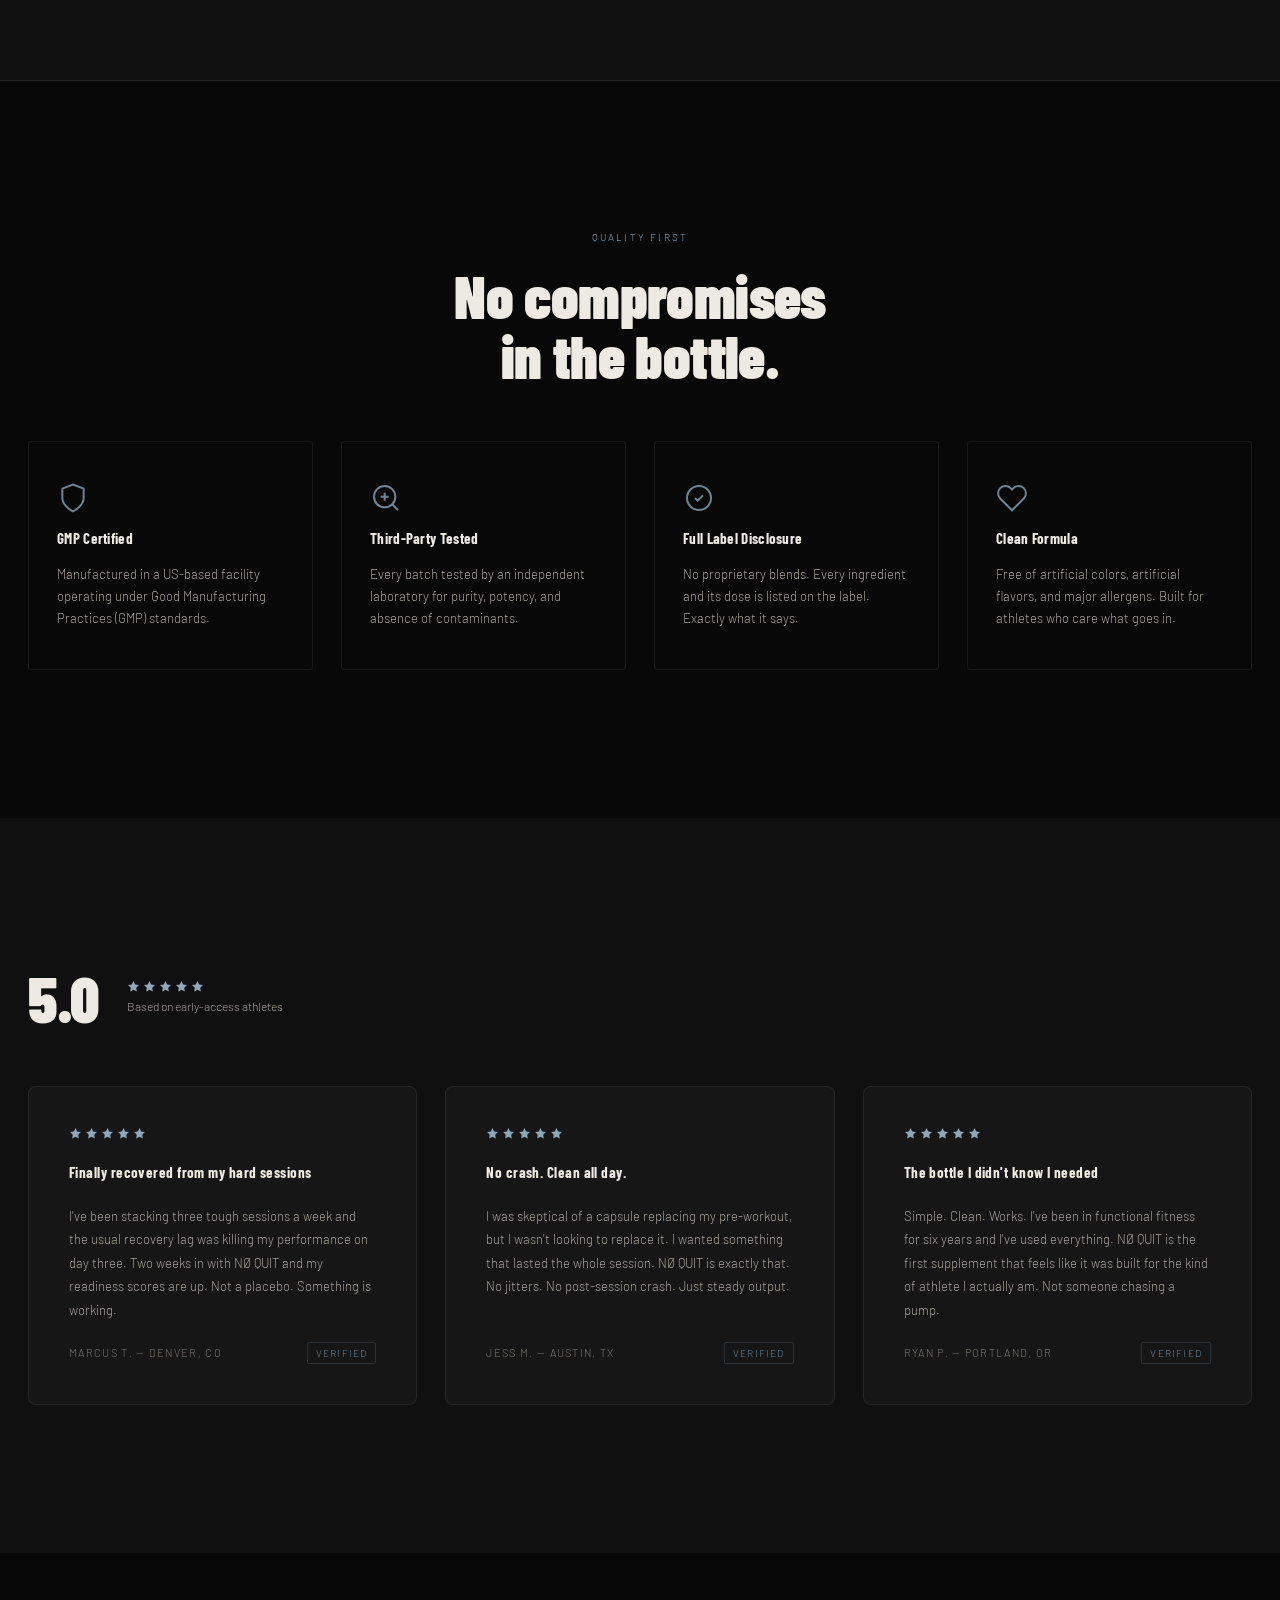
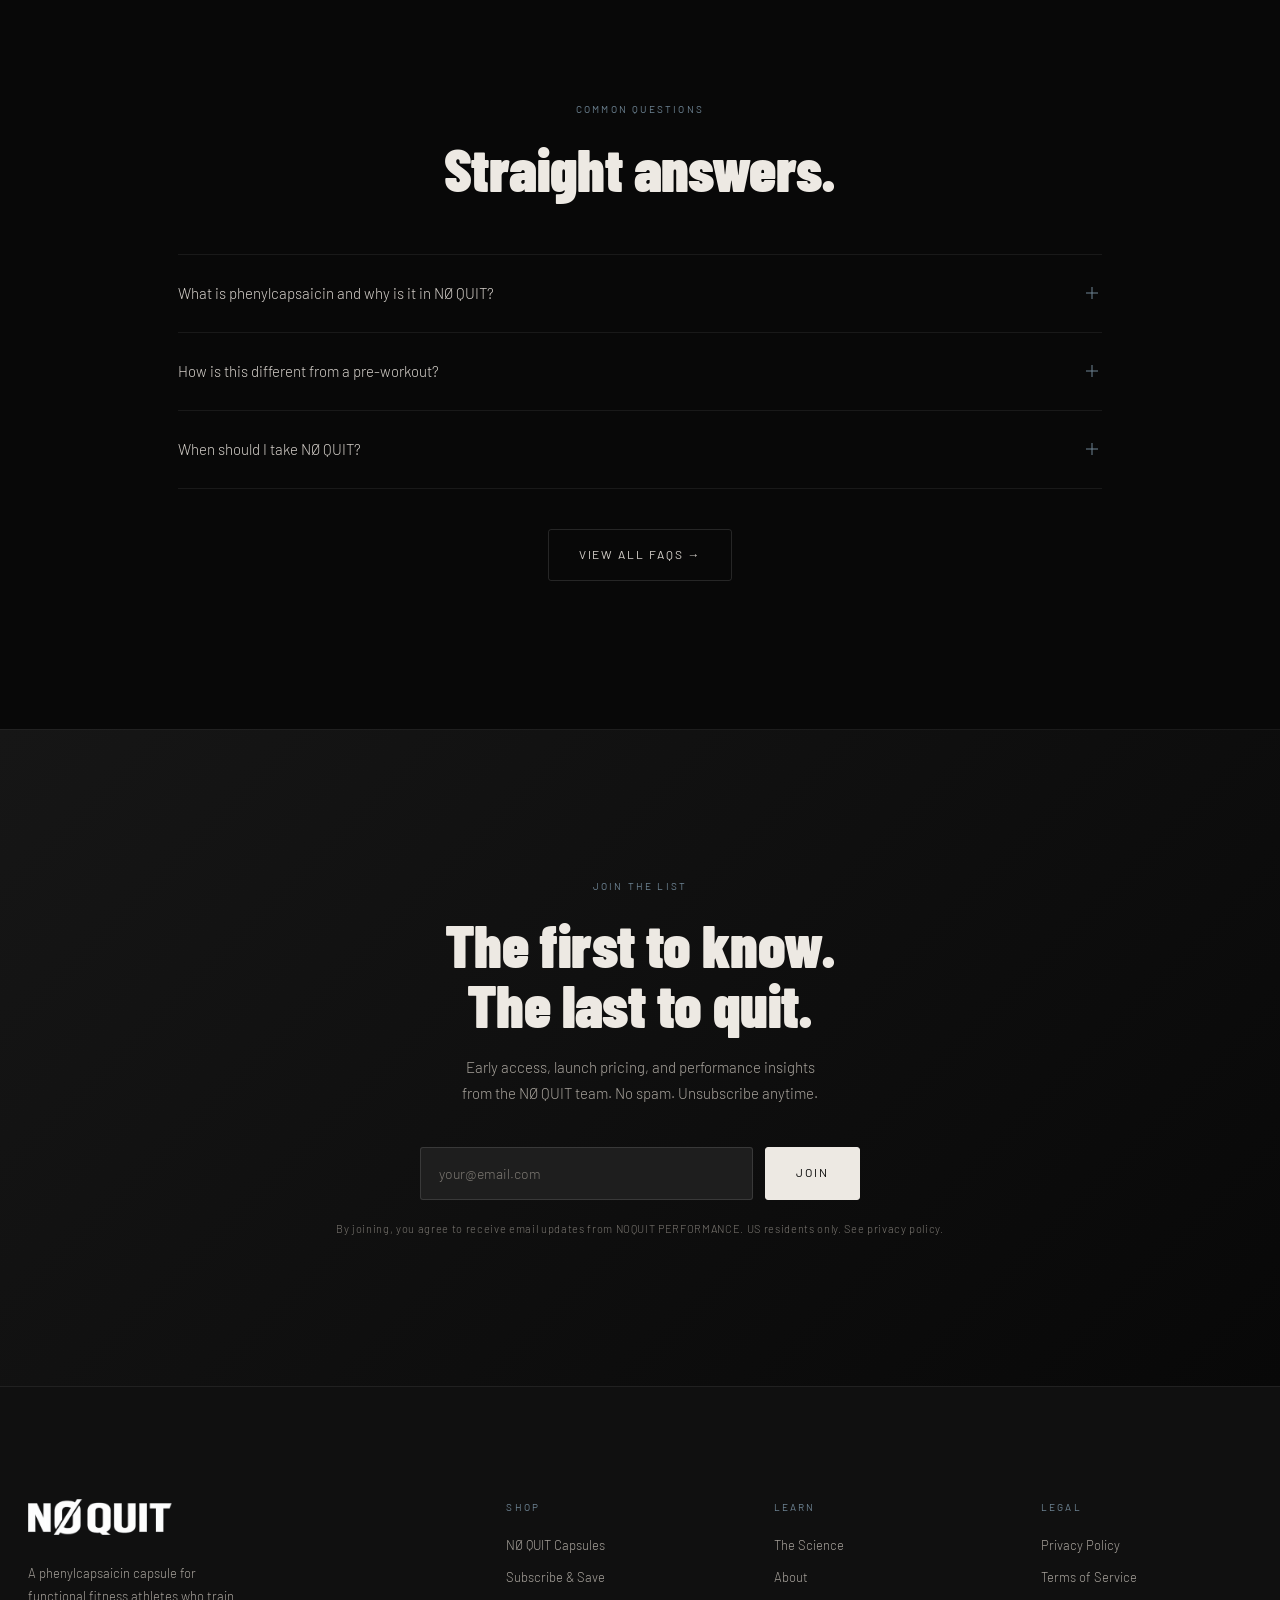
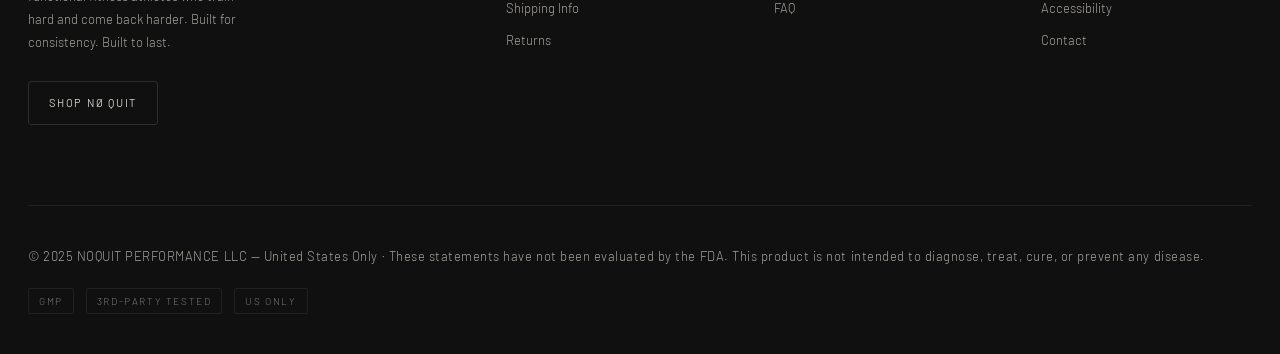
==== commit 8e5d4b38: "Harden contrast, strip em dashes, reshape three card grids - Lift --c-text and --c-text-dim to WCAG " ====
--- a/index.html
+++ b/index.html
@@ -525,8 +525,8 @@
       <span class="cart-totals-label">Subtotal</span>
       <span class="cart-totals-value" id="cartTotal">$0.00</span>
     </div>
-    <a href="#" class="btn btn-primary btn--full btn--lg">Checkout</a>
-    <p class="cart-note">Free US shipping on orders over $65 · Secure checkout</p>
+    <button type="button" class="btn btn-primary btn--full btn--lg" disabled aria-disabled="true">Checkout opens at launch</button>
+    <p class="cart-note">Free US shipping on orders over $65. Sign up below for launch notice.</p>
   </div>
 </aside>
 
@@ -552,12 +552,12 @@
 
       <p class="hero-sub" data-animate="up" data-delay="2">
         NØ QUIT is a phenylcapsaicin capsule designed to support repeatable
-        high-intensity performance — so you can train hard, recover well,
+        high-intensity performance, so you can train hard, recover well,
         and come back stronger.
       </p>
 
       <div class="hero-ctas" data-animate="up" data-delay="3">
-        <a href="product.html" class="btn btn-primary btn--lg">Shop NØ QUIT — $59</a>
+        <a href="product.html" class="btn btn-primary btn--lg">Shop NØ QUIT · $59</a>
         <a href="science.html" class="btn btn-ghost">Learn the science →</a>
       </div>
 
@@ -626,7 +626,7 @@
       <div class="pomelli-specs" data-animate="up" data-delay="2">
         <div class="pomelli-spec">
           <span class="pomelli-spec-dot"></span>
-          60 capsules — a full month of consistency
+          60 capsules. A full month of consistency
         </div>
         <div class="pomelli-spec">
           <span class="pomelli-spec-dot"></span>
@@ -643,10 +643,10 @@
       </div>
       <div style="display:flex;flex-direction:column;gap:var(--sp-2);" data-animate="up" data-delay="3">
         <a href="product.html" class="btn btn-primary btn--lg" style="width:fit-content;">
-          Shop NØ QUIT — $59
+          Shop NØ QUIT · $59
         </a>
         <a href="product.html#subscribe" class="btn btn-ghost" style="font-size:12px;">
-          Subscribe &amp; save 15% — $50.15/mo →
+          Subscribe &amp; save 15% · $50.15/mo →
         </a>
       </div>
     </div>
@@ -671,14 +671,14 @@
         </h2>
         <div class="divider divider--v" data-animate="fade" data-delay="2"></div>
         <p class="t-body-lg" data-animate="up" data-delay="2" style="color:var(--c-text);max-width:420px;">
-          NØ QUIT is built around phenylcapsaicin — a next-generation capsaicinoid
+          NØ QUIT is built around phenylcapsaicin, a next-generation capsaicinoid
           shown to support energy metabolism and exercise performance when fatigue peaks.
           Two capsules daily. No powder. No crash. No compromise.
         </p>
         <ul class="what-bullets" data-animate="up" data-delay="3">
           <li class="what-bullet">
             <span class="what-bullet-dot"></span>
-            60 capsules per bottle — a full month of consistency
+            60 capsules per bottle. A full month of consistency
           </li>
           <li class="what-bullet">
             <span class="what-bullet-dot"></span>
@@ -721,7 +721,7 @@
         <div class="pillar-num">02</div>
         <h3>Recovery After Hard Sessions</h3>
         <p>
-          Supports your body's recovery process after intense training — so you
+          Supports your body's recovery process after intense training, so you
           come back to your next session ready to perform, not just survive.
           Don't lose the week to one hard session.
         </p>
@@ -730,7 +730,7 @@
         <div class="pillar-num">03</div>
         <h3>Repeatable Intensity</h3>
         <p>
-          One hard session is easy. Doing it again tomorrow, and the day after that —
+          One hard session is easy. Doing it again tomorrow, and the day after that.
           that's the edge. NØ QUIT is designed to support the consistency that separates
           good athletes from great ones.
         </p>
@@ -783,7 +783,7 @@
               <tr>
                 <td>Pump products</td>
                 <td>Vasodilator-heavy. Gym-mirror aesthetic. No recovery support.</td>
-                <td>Performance and recovery — not aesthetics.</td>
+                <td>Performance and recovery. Not aesthetics.</td>
               </tr>
               <tr class="nq-row">
                 <td>NØ QUIT</td>
@@ -841,11 +841,11 @@
           <div class="science-stats-row">
             <div class="science-stat-card" data-animate="up" data-delay="1">
               <div class="science-stat-num">2.5mg</div>
-              <div class="science-stat-lbl">Daily serving — dose range aligned with research</div>
+              <div class="science-stat-lbl">Daily serving. Dose range aligned with research.</div>
             </div>
             <div class="science-stat-card" data-animate="up" data-delay="2">
               <div class="science-stat-num">1</div>
-              <div class="science-stat-lbl">Active ingredient — nothing hidden in the formula</div>
+              <div class="science-stat-lbl">Active ingredient. Nothing hidden in the formula.</div>
             </div>
             <div class="science-stat-card" data-animate="up" data-delay="3">
               <div class="science-stat-num">3P</div>
@@ -950,7 +950,7 @@
           <p class="review-body">
             I've been stacking three tough sessions a week and the usual recovery lag
             was killing my performance on day three. Two weeks in with NØ QUIT and
-            my readiness scores are up. Not a placebo — something is working.
+            my readiness scores are up. Not a placebo. Something is working.
           </p>
           <div class="review-footer">
             <span class="review-name">Marcus T. — Denver, CO</span>
@@ -969,7 +969,7 @@
           <div class="review-title">No crash. Clean all day.</div>
           <p class="review-body">
             I was skeptical of a capsule replacing my pre-workout, but I wasn't
-            looking to replace it — I wanted something that lasted the whole session.
+            looking to replace it. I wanted something that lasted the whole session.
             NØ QUIT is exactly that. No jitters. No post-session crash. Just steady output.
           </p>
           <div class="review-footer">
@@ -990,7 +990,7 @@
           <p class="review-body">
             Simple. Clean. Works. I've been in functional fitness for six years and
             I've used everything. NØ QUIT is the first supplement that feels like
-            it was built for the kind of athlete I actually am — not someone chasing a pump.
+            it was built for the kind of athlete I actually am. Not someone chasing a pump.
           </p>
           <div class="review-footer">
             <span class="review-name">Ryan P. — Portland, OR</span>
@@ -1017,11 +1017,11 @@
           </button>
           <div class="accordion-body">
             <div class="accordion-body-inner">
-              Phenylcapsaicin is a synthetic capsaicinoid — a compound similar to capsaicin
+              Phenylcapsaicin is a synthetic capsaicinoid, a compound similar to capsaicin
               (from chili peppers) but designed for better bioavailability and a cleaner
               sensory profile. Published research has observed effects on exercise performance
               metrics including time-to-exhaustion and metabolic efficiency during high-intensity
-              training. NØ QUIT uses 2.5mg per serving — consistent with the dose range studied.
+              training. NØ QUIT uses 2.5mg per serving, consistent with the dose range studied.
             </div>
           </div>
         </div>
@@ -1034,7 +1034,7 @@
           <div class="accordion-body">
             <div class="accordion-body-inner">
               Pre-workouts are typically stimulant-heavy powders designed to spike energy
-              acutely before a session. NØ QUIT is a daily capsule — not a pre-workout.
+              acutely before a session. NØ QUIT is a daily capsule, not a pre-workout.
               There are no stimulants, no artificial flavors, and no crash. It's designed to
               support performance and recovery as part of consistent daily training, not
               to create a short-term jolt.
@@ -1050,7 +1050,7 @@
           <div class="accordion-body">
             <div class="accordion-body-inner">
               Take 2 capsules daily. On training days, take them 30–60 minutes before your session.
-              On rest days, take them with a meal. Consistency matters more than timing — daily use
+              On rest days, take them with a meal. Consistency matters more than timing. Daily use
               is how the compound builds its effect over time.
             </div>
           </div>
@@ -1112,7 +1112,7 @@
       </div>
 
       <div class="footer-col">
-        <h4>Shop</h4>
+        <h3>Shop</h3>
         <a href="product.html">NØ QUIT Capsules</a>
         <a href="product.html#subscribe">Subscribe &amp; Save</a>
         <a href="faq.html#shipping">Shipping Info</a>
@@ -1120,14 +1120,14 @@
       </div>
 
       <div class="footer-col">
-        <h4>Learn</h4>
+        <h3>Learn</h3>
         <a href="science.html">The Science</a>
         <a href="about.html">About</a>
         <a href="faq.html">FAQ</a>
       </div>
 
       <div class="footer-col">
-        <h4>Legal</h4>
+        <h3>Legal</h3>
         <a href="#">Privacy Policy</a>
         <a href="#">Terms of Service</a>
         <a href="#">Accessibility</a>
--- a/styles.css
+++ b/styles.css
@@ -38,8 +38,8 @@
   --c-steel-glow:     rgba(110, 132, 148, 0.08);
   --c-chalk:          #D6D1CB;
   --c-white:          #EDE9E3;
-  --c-text:           #8C8882;
-  --c-text-dim:       #565250;
+  --c-text:           #A8A39C;
+  --c-text-dim:       #7C7872;
 
   /* Typography */
   --font-display:     'Barlow Condensed', sans-serif;
@@ -251,6 +251,13 @@
 
 .btn--full { width: 100%; }
 .btn--lg { padding: 18px 36px; font-size: 13px; }
+
+.btn:disabled,
+.btn[aria-disabled="true"] {
+  cursor: not-allowed;
+  opacity: 0.55;
+  pointer-events: none;
+}
 
 /* ============================================================
    HEADER
@@ -695,6 +702,14 @@
 
 [data-animate].in-view      { opacity: 1; transform: none !important; }
 
+@media (prefers-reduced-motion: reduce) {
+  [data-animate] {
+    opacity: 1 !important;
+    transform: none !important;
+    transition: none !important;
+  }
+}
+
 [data-delay="1"] { transition-delay: 0.08s; }
 [data-delay="2"] { transition-delay: 0.16s; }
 [data-delay="3"] { transition-delay: 0.26s; }
@@ -1118,7 +1133,7 @@
   max-width: 220px;
   margin-bottom: var(--sp-4);
 }
-.footer-col h4 {
+.footer-col h3 {
   font-family: var(--font-body);
   font-weight: 400;
   font-size: 10px;
@@ -1144,9 +1159,9 @@
   gap: var(--sp-3);
 }
 .footer-legal {
-  font-size: 11px;
-  color: var(--c-text-dim);
-  letter-spacing: 0.06em;
+  font-size: 13px;
+  color: var(--c-text);
+  letter-spacing: 0.04em;
 }
 .footer-badges {
   display: flex;
